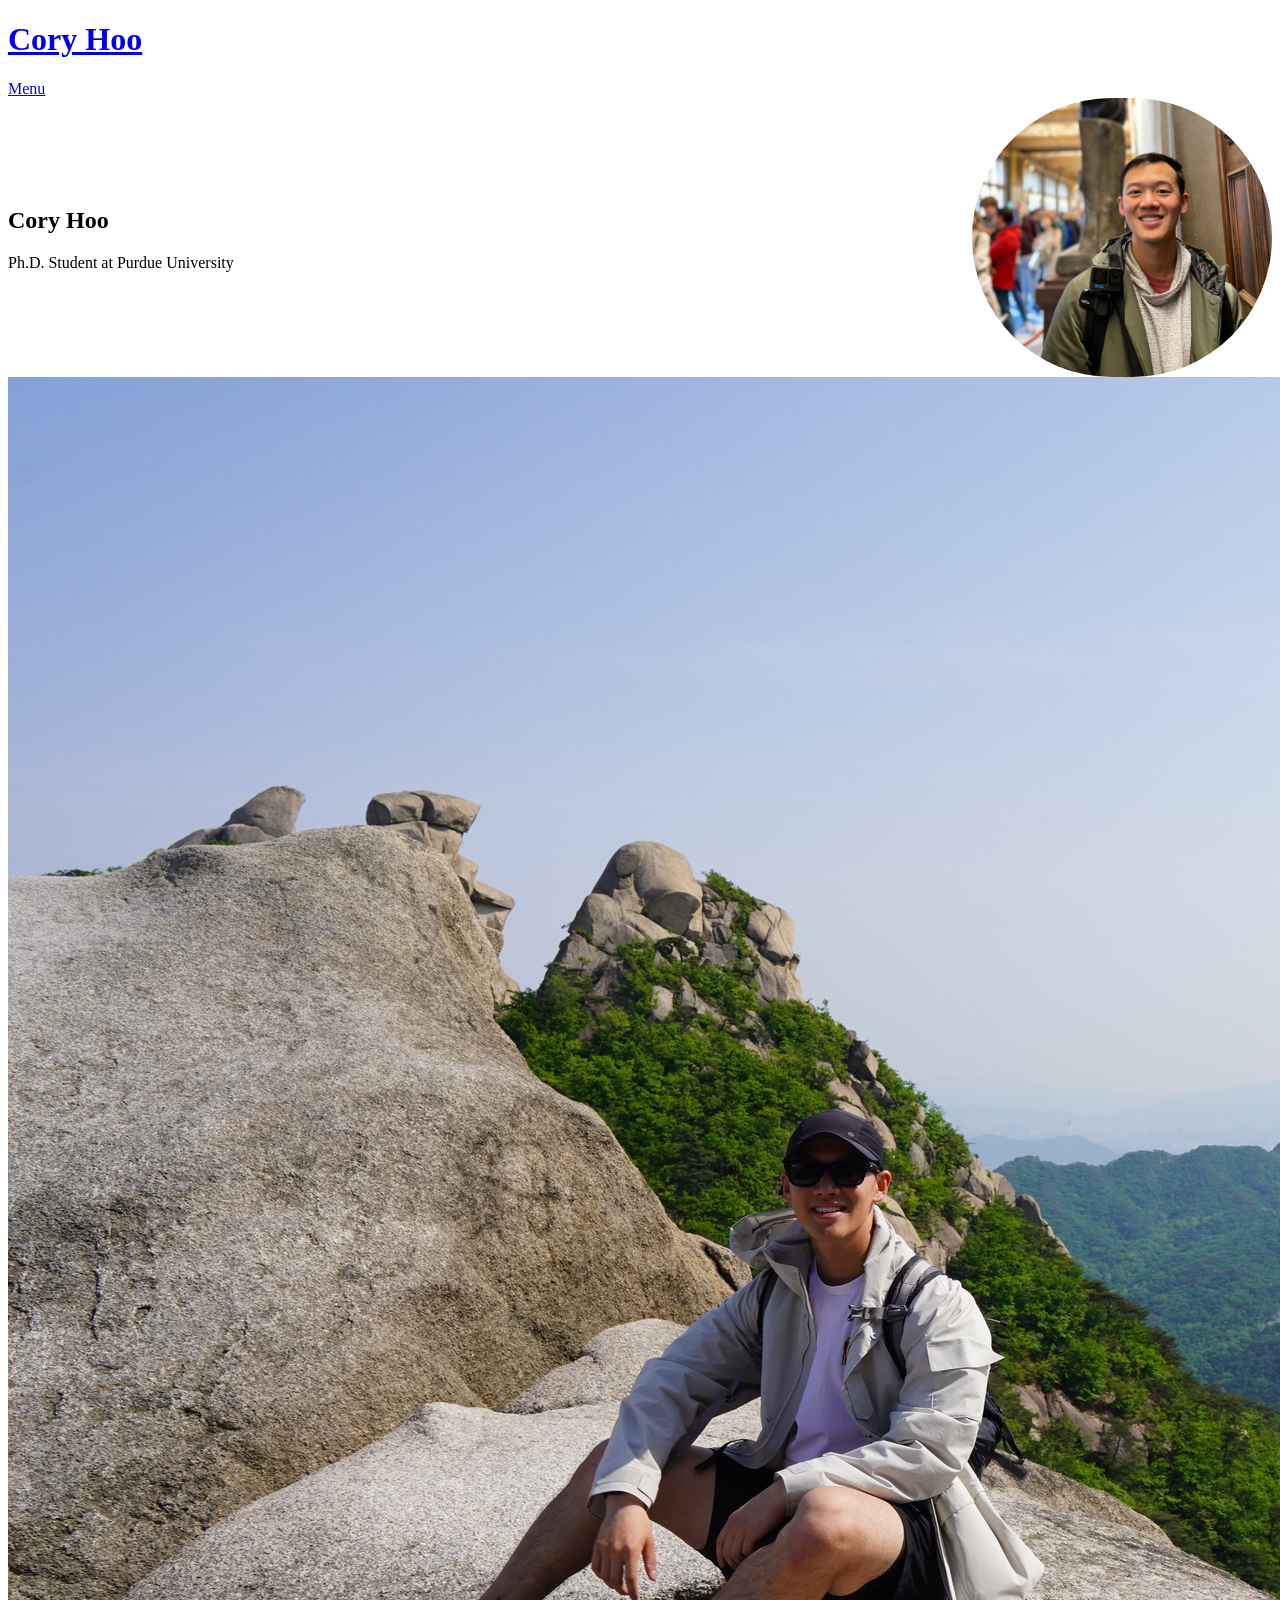
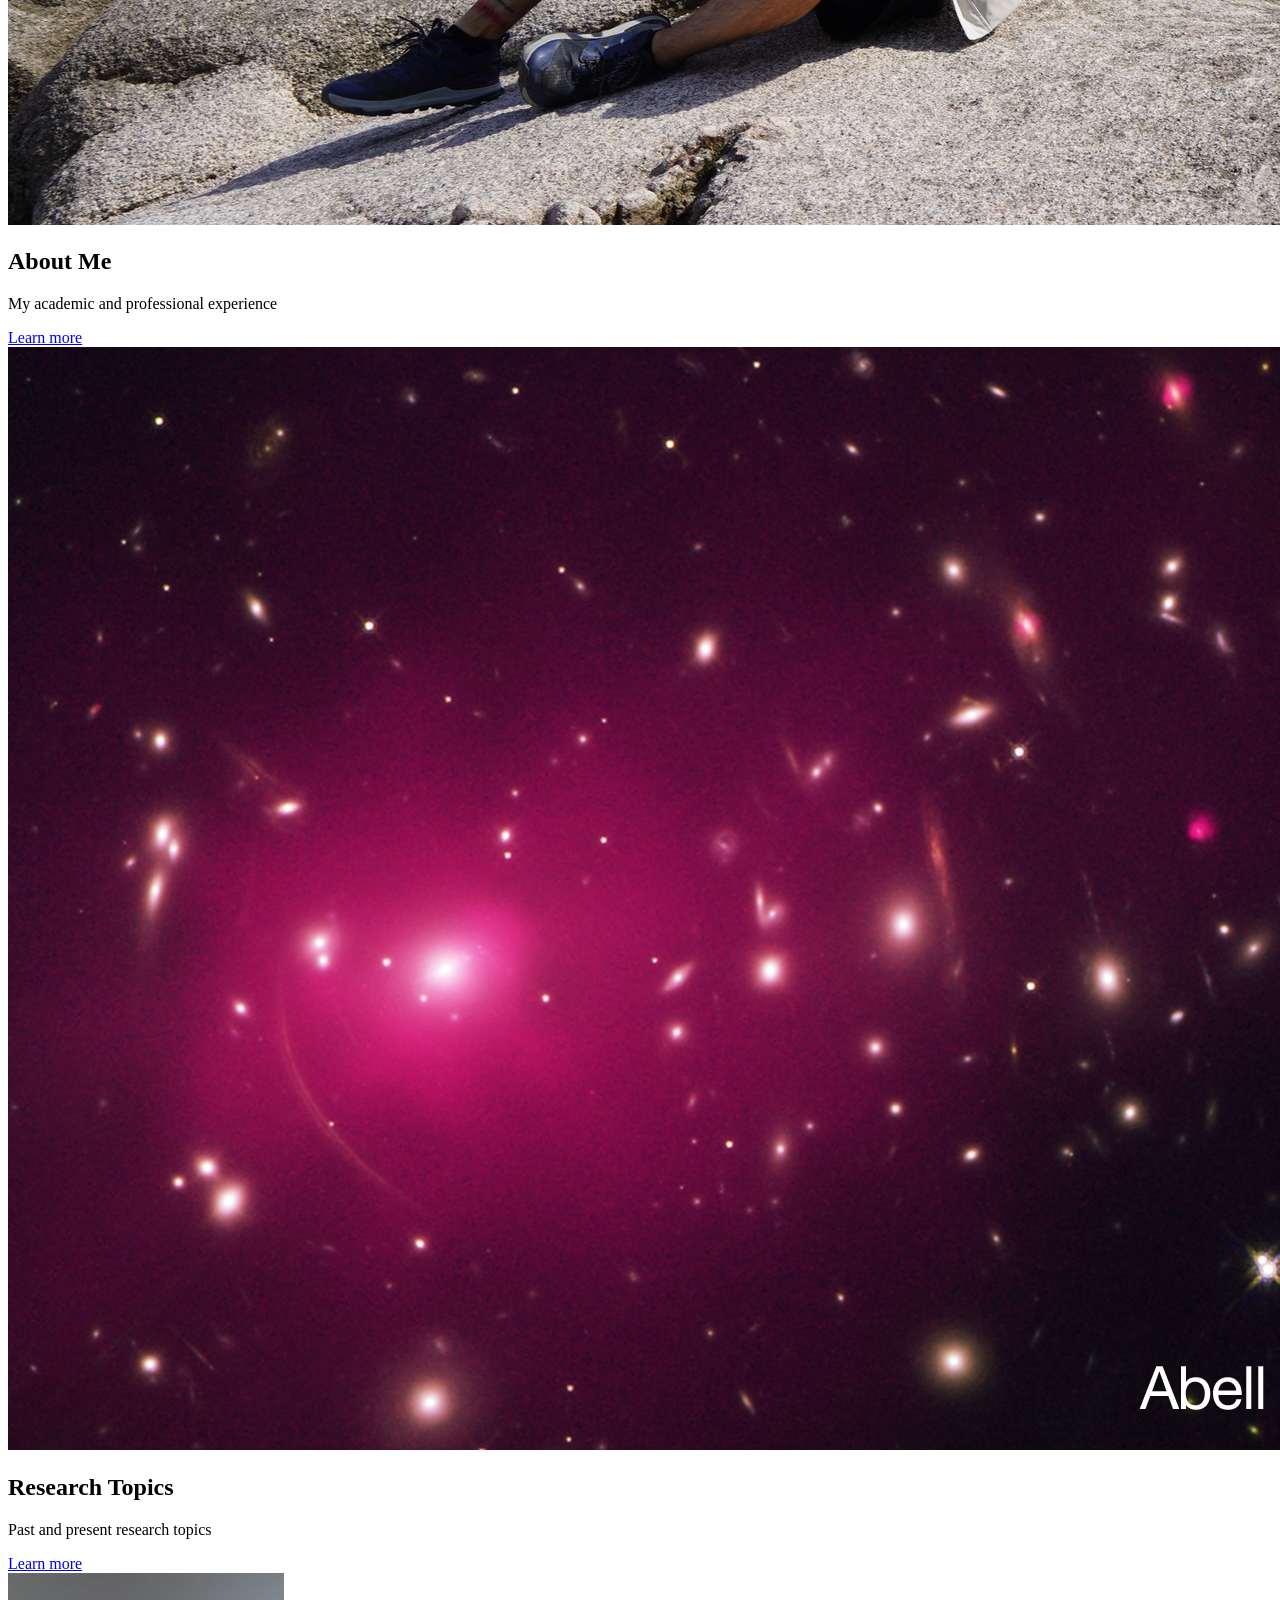
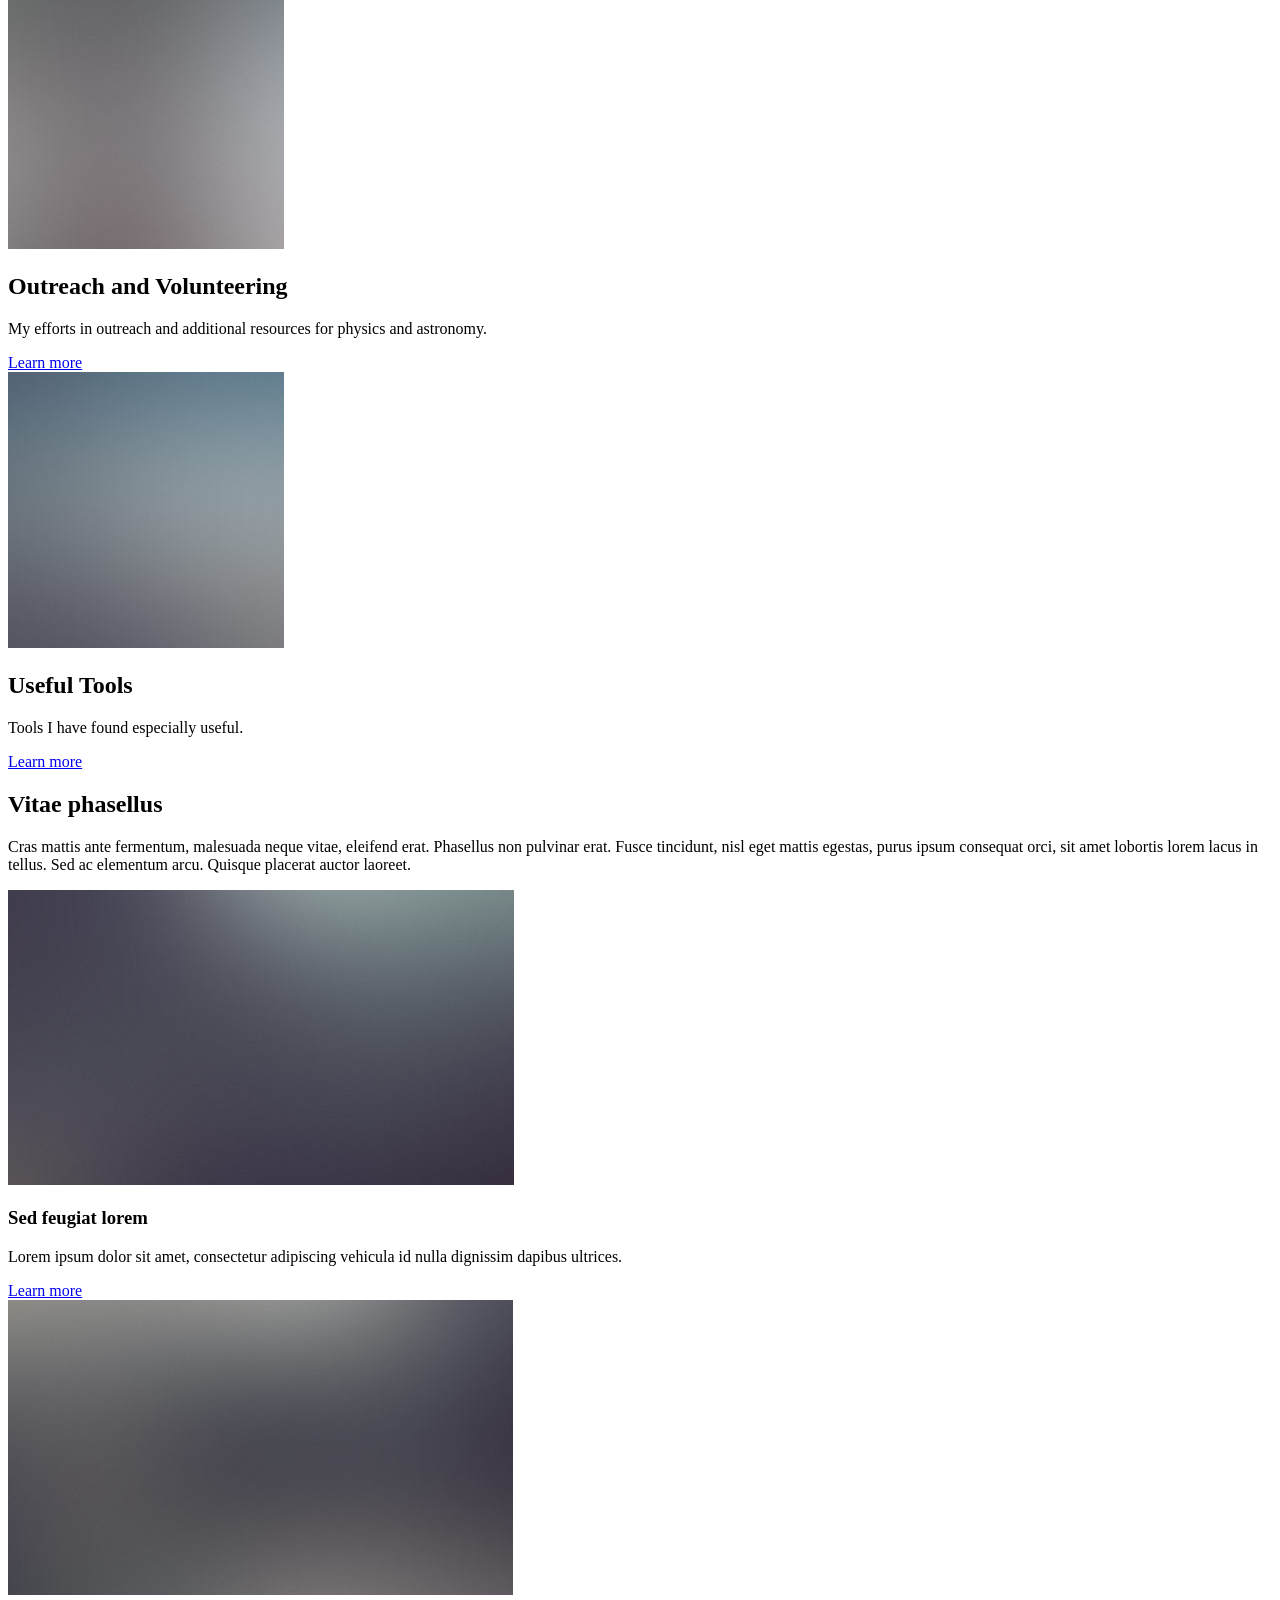
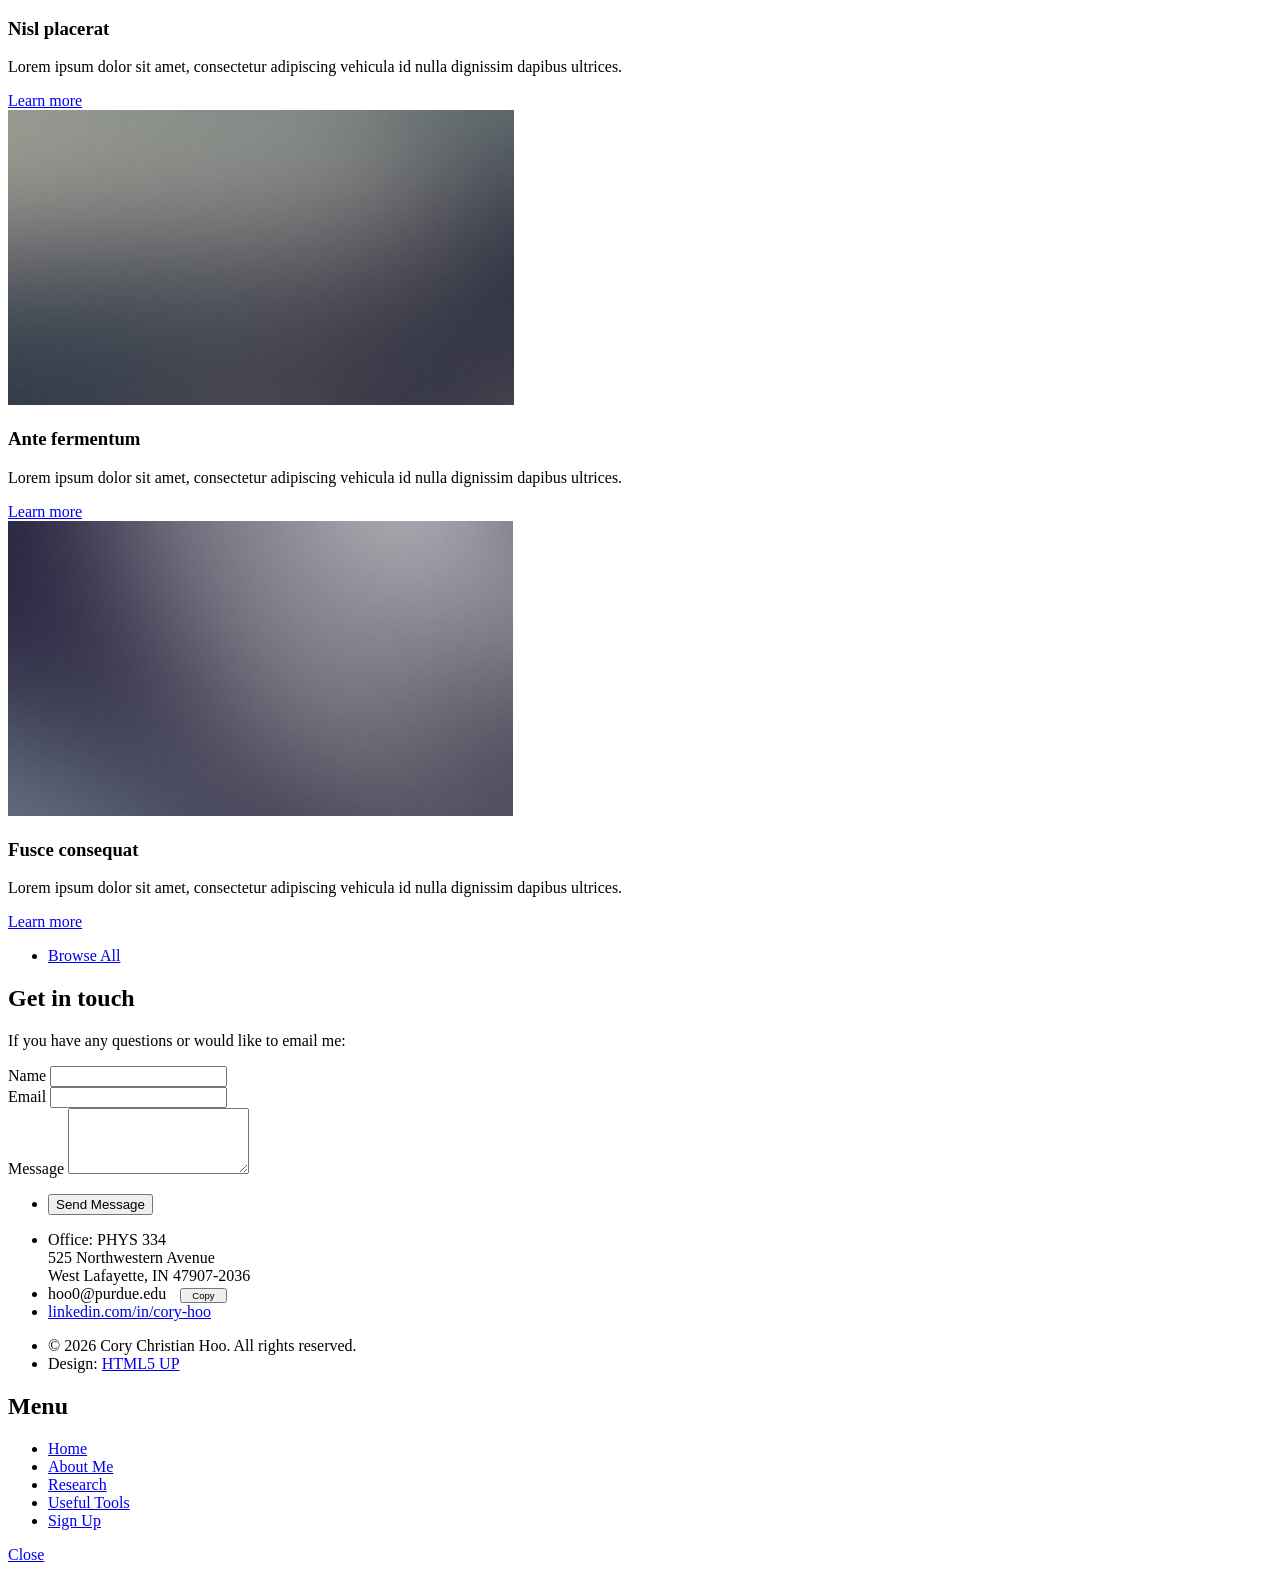
==== index.html @ 154e194c "updates trying to fix the form submission with formspree" ====
<!DOCTYPE HTML>
<!--
	Solid State Theme by HTML5 UP
	html5up.net | @ajlkn
	Free for personal and commercial use under the CCA 3.0 license (html5up.net/license)
	Modified by Cory Hoo
-->
<html>
	<head>
		<title>Cory Hoo | Physics Ph.D. Student | Purdue University</title>
		<meta charset="utf-8" />
		<meta name="viewport" content="width=device-width, initial-scale=1, user-scalable=no" />
		<link rel="stylesheet" href="assets/css/main.css" />
		<noscript><link rel="stylesheet" href="assets/css/noscript.css" /></noscript>
	</head>
	<body class="is-preload">

		<!-- Page Wrapper -->
			<div id="page-wrapper">

				<!-- Header -->
					<header id="header" class="alt">
						<h1><a href="index.html">Cory Hoo</a></h1>
						<nav>
							<a href="#menu">Menu</a>
						</nav>
					</header>

				<!-- Menu -->
					<nav id="menu">
						<div class="inner">
							<h2>Menu</h2>
							<ul class="links">
								<li><a href="index.html">Home</a></li>
								<li><a href="biography.html">About Me</a></li>
								<li><a href="research.html">Research</a></li>
								<li><a href="tools.html">Useful Tools</a></li>
								<li><a href="#">Sign Up</a></li>
							</ul>
							<a href="#" class="close">Close</a>
						</div>
					</nav>

				<!-- Banner -->
				<section id="banner">
					<div class="inner" style="display: flex; align-items: center; justify-content: space-between; gap: 20px;">
						<div>
							<h2>Cory Hoo</h2>
							<p>Ph.D. Student at Purdue University</p>
						</div>
						<img src="images/profile_pic.jpeg" alt="Cory Hoo" style="width: 300px; border-radius: 200px;">
					</div>
				</section>

				<!-- Wrapper -->
					<section id="wrapper">

						<!-- One -->
							<section id="one" class="wrapper spotlight style1">
								<div class="inner">
									<a href="#" class="image"><img src="images/bukhansan.jpeg" alt="" /></a>
									<div class="content">
										<h2 class="major">About Me</h2>
										<p>My academic and professional experience</p>
										<a href="biography.html" class="special">Learn more</a>
									</div>
								</div>
							</section>

						<!-- Two -->
							<section id="two" class="wrapper alt spotlight style2">
								<div class="inner">
									<a href="#" class="image"><img src="images/Abell2390_CXO.jpg" alt="" /></a>
									<div class="content">
										<h2 class="major">Research Topics</h2>
										<p>Past and present research topics</p>
										<a href="research.html" class="special">Learn more</a>
									</div>
								</div>
							</section>

						<!-- Three -->
							<section id="three" class="wrapper spotlight style3">
								<div class="inner">
									<a href="#" class="image"><img src="images/pic03.jpg" alt="" /></a>
									<div class="content">
										<h2 class="major">Outreach and Volunteering</h2>
										<p>My efforts in outreach and additional resources for physics and astronomy.</p>
										<a href="#" class="special">Learn more</a>
									</div>
								</div>
							</section>

						<!-- Four -->
						<section id="four" class="wrapper alt spotlight style4">
							<div class="inner">
								<a href="#" class="image"><img src="images/pic02.jpg" alt="" /></a>
								<div class="content">
									<h2 class="major">Useful Tools</h2>
									<p>Tools I have found especially useful.</p>
									<a href="tools.html" class="special">Learn more</a>
								</div>
							</div>
						</section>

						<!-- Five -->
							<section id="Five" class="wrapper alt style1">
								<div class="inner">
									<h2 class="major">Vitae phasellus</h2>
									<p>Cras mattis ante fermentum, malesuada neque vitae, eleifend erat. Phasellus non pulvinar erat. Fusce tincidunt, nisl eget mattis egestas, purus ipsum consequat orci, sit amet lobortis lorem lacus in tellus. Sed ac elementum arcu. Quisque placerat auctor laoreet.</p>
									<section class="features">
										<article>
											<a href="#" class="image"><img src="images/pic04.jpg" alt="" /></a>
											<h3 class="major">Sed feugiat lorem</h3>
											<p>Lorem ipsum dolor sit amet, consectetur adipiscing vehicula id nulla dignissim dapibus ultrices.</p>
											<a href="#" class="special">Learn more</a>
										</article>
										<article>
											<a href="#" class="image"><img src="images/pic05.jpg" alt="" /></a>
											<h3 class="major">Nisl placerat</h3>
											<p>Lorem ipsum dolor sit amet, consectetur adipiscing vehicula id nulla dignissim dapibus ultrices.</p>
											<a href="#" class="special">Learn more</a>
										</article>
										<article>
											<a href="#" class="image"><img src="images/pic06.jpg" alt="" /></a>
											<h3 class="major">Ante fermentum</h3>
											<p>Lorem ipsum dolor sit amet, consectetur adipiscing vehicula id nulla dignissim dapibus ultrices.</p>
											<a href="#" class="special">Learn more</a>
										</article>
										<article>
											<a href="#" class="image"><img src="images/pic07.jpg" alt="" /></a>
											<h3 class="major">Fusce consequat</h3>
											<p>Lorem ipsum dolor sit amet, consectetur adipiscing vehicula id nulla dignissim dapibus ultrices.</p>
											<a href="#" class="special">Learn more</a>
										</article>
									</section>
									<ul class="actions">
										<li><a href="#" class="button">Browse All</a></li>
									</ul>
								</div>
							</section>

					</section>

				<!-- Footer -->
					<section id="footer">
						<div class="inner">
							<h2 class="major">Get in touch</h2>
							<p>If you have any questions or would like to email me:</p>
							
							<form action="https://formspree.io/f/YOUR_FORM_ID" method="POST">
								
								<div class="fields">
									<div class="field">
										<label for="name">Name</label>
										<input type="text" name="name" id="name" required />
									</div>
									<div class="field">
										<label for="email">Email</label>
										<input type="email" name="_replyto" id="email" required />
									</div>
									<div class="field">
										<label for="message">Message</label>
										<textarea name="message" id="message" rows="4" required></textarea>
									</div>
								</div>

								<input type="hidden" name="_next" value="https://coryhoo.github.io/thankyou.html" />

								<ul class="actions">
									<li><input type="submit" value="Send Message" class="primary" /></li>
								</ul>
							</form>

							<ul class="contact">
								<li class="icon solid fa-home">
									Office: PHYS 334 <br />
									525 Northwestern Avenue <br />
									West Lafayette, IN 47907-2036
								</li>
								<li class="icon solid fa-envelope">
									<span id="myEmail">hoo0@purdue.edu</span>
									<button onclick="copyEmail()" style="margin-left: 10px; padding: 0px 10px; font-size: 0.6em; cursor: pointer;">Copy</button>
								</li>
								<li class="icon brands fa-linkedin">
									<a href="https://www.linkedin.com/in/cory-hoo/">linkedin.com/in/cory-hoo</a>
								</li>
							</ul>
							<ul class="copyright">
								<li>&copy; 2026 Cory Christian Hoo. All rights reserved.</li>
								<li>Design: <a href="http://html5up.net">HTML5 UP</a></li>
							</ul>
						</div>
					</section>

			</div>

		<!-- Scripts -->
			<script src="assets/js/jquery.min.js"></script>
			<script src="assets/js/jquery.scrollex.min.js"></script>
			<script src="assets/js/browser.min.js"></script>
			<script src="assets/js/breakpoints.min.js"></script>
			<script src="assets/js/util.js"></script>
			<script src="assets/js/main.js"></script>
			<script>
				function copyEmail() {
					// Get the text from the span
					var emailText = document.getElementById("myEmail").innerText;
					
					// Copy it to the clipboard
					navigator.clipboard.writeText(emailText).then(function() {
						// Optional: Alert the user it worked
						alert("Email copied to clipboard!");
					});
				}
				</script>

	</body>
</html>
---- assets/css/main.css ----
@import url(fontawesome-all.min.css);
@import url("https://fonts.googleapis.com/css?family=Raleway:200,700|Source+Sans+Pro:300,600,300italic,600italic");

/*
	Solid State by HTML5 UP
	html5up.net | @ajlkn
	Free for personal and commercial use under the CCA 3.0 license (html5up.net/license)
*/

html, body, div, span, applet, object,
iframe, h1, h2, h3, h4, h5, h6, p, blockquote,
pre, a, abbr, acronym, address, big, cite,
code, del, dfn, em, img, ins, kbd, q, s, samp,
small, strike, strong, sub, sup, tt, var, b,
u, i, center, dl, dt, dd, ol, ul, li, fieldset,
form, label, legend, table, caption, tbody,
tfoot, thead, tr, th, td, article, aside,
canvas, details, embed, figure, figcaption,
footer, header, hgroup, menu, nav, output, ruby,
section, summary, time, mark, audio, video {
	margin: 0;
	padding: 0;
	border: 0;
	font-size: 100%;
	font: inherit;
	vertical-align: baseline;}

article, aside, details, figcaption, figure,
footer, header, hgroup, menu, nav, section {
	display: block;}

body {
	line-height: 1;
}

ol, ul {
	list-style: none;
}

blockquote, q {
	quotes: none;
}

	blockquote:before, blockquote:after, q:before, q:after {
		content: '';
		content: none;
	}

table {
	border-collapse: collapse;
	border-spacing: 0;
}

body {
	-webkit-text-size-adjust: none;
}

mark {
	background-color: transparent;
	color: inherit;
}

input::-moz-focus-inner {
	border: 0;
	padding: 0;
}

input, select, textarea {
	-moz-appearance: none;
	-webkit-appearance: none;
	-ms-appearance: none;
	appearance: none;
}

/* Basic */

	@-ms-viewport {
		width: device-width;
	}

	body {
		-ms-overflow-style: scrollbar;
	}

	@media screen and (max-width: 480px) {

		html, body {
			min-width: 320px;
		}

	}

	html {
		box-sizing: border-box;
	}

	*, *:before, *:after {
		box-sizing: inherit;
	}

	body {
		background-color: #2e3141;
		background-image: linear-gradient(to top, rgba(46, 49, 65, 0.8), rgba(46, 49, 65, 0.8)), url("../../images/bg.jpg");
		background-size: auto, cover;
		background-attachment: fixed, fixed;
		background-position: center, center;
	}

		body.is-preload *, body.is-preload *:before, body.is-preload *:after {
			-moz-animation: none !important;
			-webkit-animation: none !important;
			-ms-animation: none !important;
			animation: none !important;
			-moz-transition: none !important;
			-webkit-transition: none !important;
			-ms-transition: none !important;
			transition: none !important;
		}

/* Type */

	body, input, select, textarea {
		color: #ffffff;
		font-family: "Source Sans Pro", Helvetica, sans-serif;
		font-size: 16.5pt;
		font-weight: 300;
		line-height: 1.65;
	}

		@media screen and (max-width: 1680px) {

			body, input, select, textarea {
				font-size: 13pt;
			}

		}

		@media screen and (max-width: 1280px) {

			body, input, select, textarea {
				font-size: 12pt;
			}

		}

		@media screen and (max-width: 980px) {

			body, input, select, textarea {
				font-size: 12pt;
			}

		}

		@media screen and (max-width: 736px) {

			body, input, select, textarea {
				font-size: 12pt;
			}

		}

		@media screen and (max-width: 480px) {

			body, input, select, textarea {
				font-size: 12pt;
			}

		}

	a {
		-moz-transition: color 0.2s ease-in-out, border-bottom-color 0.2s ease-in-out;
		-webkit-transition: color 0.2s ease-in-out, border-bottom-color 0.2s ease-in-out;
		-ms-transition: color 0.2s ease-in-out, border-bottom-color 0.2s ease-in-out;
		transition: color 0.2s ease-in-out, border-bottom-color 0.2s ease-in-out;
		border-bottom: dotted 1px rgba(255, 255, 255, 0.35);
		color: #ffffff;
		text-decoration: none;
	}

		a:hover {
			border-bottom-color: transparent;
			color: #ffffff !important;
		}

		a.special:not(.button) {
			text-decoration: none;
			border-bottom: 0;
			display: block;
			font-family: Raleway, Helvetica, sans-serif;
			font-size: 0.8em;
			font-weight: 700;
			letter-spacing: 0.1em;
			margin: 0 0 2em 0;
			text-transform: uppercase;
		}

			a.special:not(.button):before {
				-moz-osx-font-smoothing: grayscale;
				-webkit-font-smoothing: antialiased;
				display: inline-block;
				font-style: normal;
				font-variant: normal;
				text-rendering: auto;
				line-height: 1;
				text-transform: none !important;
				font-family: 'Font Awesome 5 Free';
				font-weight: 900;
			}

			a.special:not(.button):before {
				-moz-transition: background-color 0.2s ease-in-out;
				-webkit-transition: background-color 0.2s ease-in-out;
				-ms-transition: background-color 0.2s ease-in-out;
				transition: background-color 0.2s ease-in-out;
				border-radius: 100%;
				border: solid 2px rgba(255, 255, 255, 0.125);
				content: '\f105';
				display: inline-block;
				font-size: 1.25em;
				height: 2em;
				line-height: 1.75em;
				margin-right: 0.85em;
				text-align: center;
				text-indent: 0.15em;
				vertical-align: middle;
				width: 2em;
			}

			a.special:not(.button):hover:before {
				background-color: rgba(255, 255, 255, 0.025);
			}

			a.special:not(.button):active:before {
				background-color: rgba(255, 255, 255, 0.075);
			}

	strong, b {
		color: #ffffff;
		font-weight: 600;
	}

	em, i {
		font-style: italic;
	}

	p {
		margin: 0 0 2em 0;
	}

	h1, h2, h3, h4, h5, h6 {
		color: #ffffff;
		font-family: Raleway, Helvetica, sans-serif;
		font-weight: 700;
		letter-spacing: 0.1em;
		margin: 0 0 1em 0;
		text-transform: uppercase;
	}

		h1 a, h2 a, h3 a, h4 a, h5 a, h6 a {
			color: inherit;
			text-decoration: none;
			border-bottom: 0;
		}

		h1 span, h2 span, h3 span, h4 span, h5 span, h6 span {
			font-weight: 200;
		}

		h1.major, h2.major, h3.major, h4.major, h5.major, h6.major {
			padding-bottom: 1em;
			border-bottom: solid 2px rgba(255, 255, 255, 0.125);
		}

	h2 {
		font-size: 1.2em;
	}

	h3 {
		font-size: 0.9em;
	}

	h4 {
		font-size: 0.7em;
	}

	h5 {
		font-size: 0.7em;
	}

	h6 {
		font-size: 0.7em;
	}

	@media screen and (max-width: 736px) {

		h2 {
			font-size: 1em;
		}

		h3 {
			font-size: 0.8em;
		}

	}

	sub {
		font-size: 0.8em;
		position: relative;
		top: 0.5em;
	}

	sup {
		font-size: 0.8em;
		position: relative;
		top: -0.5em;
	}

	blockquote {
		border-left: solid 4px rgba(255, 255, 255, 0.125);
		font-style: italic;
		margin: 0 0 2em 0;
		padding: 0.5em 0 0.5em 2em;
	}

	code {
		background: rgba(255, 255, 255, 0.025);
		border-radius: 5px;
		border: solid 2px rgba(255, 255, 255, 0.125);
		font-family: "Courier New", monospace;
		font-size: 0.9em;
		margin: 0 0.25em;
		padding: 0.25em 0.65em;
	}

	pre {
		-webkit-overflow-scrolling: touch;
		font-family: "Courier New", monospace;
		font-size: 0.9em;
		margin: 0 0 2em 0;
	}

		pre code {
			display: block;
			line-height: 1.75em;
			padding: 1em 1.5em;
			overflow-x: auto;
		}

	hr {
		border: 0;
		border-bottom: solid 2px rgba(255, 255, 255, 0.125);
		margin: 2.5em 0;
	}

		hr.major {
			margin: 4em 0;
		}

	.align-left {
		text-align: left;
	}

	.align-center {
		text-align: center;
	}

	.align-right {
		text-align: right;
	}

/* Row */

	.row {
		display: flex;
		flex-wrap: wrap;
		box-sizing: border-box;
		align-items: stretch;
	}

		.row > * {
			box-sizing: border-box;
		}

		.row.gtr-uniform > * > :last-child {
			margin-bottom: 0;
		}

		.row.aln-left {
			justify-content: flex-start;
		}

		.row.aln-center {
			justify-content: center;
		}

		.row.aln-right {
			justify-content: flex-end;
		}

		.row.aln-top {
			align-items: flex-start;
		}

		.row.aln-middle {
			align-items: center;
		}

		.row.aln-bottom {
			align-items: flex-end;
		}

		.row > .imp {
			order: -1;
		}

		.row > .col-1 {
			width: 8.33333%;
		}

		.row > .off-1 {
			margin-left: 8.33333%;
		}

		.row > .col-2 {
			width: 16.66667%;
		}

		.row > .off-2 {
			margin-left: 16.66667%;
		}

		.row > .col-3 {
			width: 25%;
		}

		.row > .off-3 {
			margin-left: 25%;
		}

		.row > .col-4 {
			width: 33.33333%;
		}

		.row > .off-4 {
			margin-left: 33.33333%;
		}

		.row > .col-5 {
			width: 41.66667%;
		}

		.row > .off-5 {
			margin-left: 41.66667%;
		}

		.row > .col-6 {
			width: 50%;
		}

		.row > .off-6 {
			margin-left: 50%;
		}

		.row > .col-7 {
			width: 58.33333%;
		}

		.row > .off-7 {
			margin-left: 58.33333%;
		}

		.row > .col-8 {
			width: 66.66667%;
		}

		.row > .off-8 {
			margin-left: 66.66667%;
		}

		.row > .col-9 {
			width: 75%;
		}

		.row > .off-9 {
			margin-left: 75%;
		}

		.row > .col-10 {
			width: 83.33333%;
		}

		.row > .off-10 {
			margin-left: 83.33333%;
		}

		.row > .col-11 {
			width: 91.66667%;
		}

		.row > .off-11 {
			margin-left: 91.66667%;
		}

		.row > .col-12 {
			width: 100%;
		}

		.row > .off-12 {
			margin-left: 100%;
		}

		.row.gtr-0 {
			margin-top: 0;
			margin-left: 0em;
		}

			.row.gtr-0 > * {
				padding: 0 0 0 0em;
			}

			.row.gtr-0.gtr-uniform {
				margin-top: 0em;
			}

				.row.gtr-0.gtr-uniform > * {
					padding-top: 0em;
				}

		.row.gtr-25 {
			margin-top: 0;
			margin-left: -0.4375em;
		}

			.row.gtr-25 > * {
				padding: 0 0 0 0.4375em;
			}

			.row.gtr-25.gtr-uniform {
				margin-top: -0.4375em;
			}

				.row.gtr-25.gtr-uniform > * {
					padding-top: 0.4375em;
				}

		.row.gtr-50 {
			margin-top: 0;
			margin-left: -0.875em;
		}

			.row.gtr-50 > * {
				padding: 0 0 0 0.875em;
			}

			.row.gtr-50.gtr-uniform {
				margin-top: -0.875em;
			}

				.row.gtr-50.gtr-uniform > * {
					padding-top: 0.875em;
				}

		.row {
			margin-top: 0;
			margin-left: -1.75em;
		}

			.row > * {
				padding: 0 0 0 1.75em;
			}

			.row.gtr-uniform {
				margin-top: -1.75em;
			}

				.row.gtr-uniform > * {
					padding-top: 1.75em;
				}

		.row.gtr-150 {
			margin-top: 0;
			margin-left: -2.625em;
		}

			.row.gtr-150 > * {
				padding: 0 0 0 2.625em;
			}

			.row.gtr-150.gtr-uniform {
				margin-top: -2.625em;
			}

				.row.gtr-150.gtr-uniform > * {
					padding-top: 2.625em;
				}

		.row.gtr-200 {
			margin-top: 0;
			margin-left: -3.5em;
		}

			.row.gtr-200 > * {
				padding: 0 0 0 3.5em;
			}

			.row.gtr-200.gtr-uniform {
				margin-top: -3.5em;
			}

				.row.gtr-200.gtr-uniform > * {
					padding-top: 3.5em;
				}

		@media screen and (max-width: 1680px) {

			.row {
				display: flex;
				flex-wrap: wrap;
				box-sizing: border-box;
				align-items: stretch;
			}

				.row > * {
					box-sizing: border-box;
				}

				.row.gtr-uniform > * > :last-child {
					margin-bottom: 0;
				}

				.row.aln-left {
					justify-content: flex-start;
				}

				.row.aln-center {
					justify-content: center;
				}

				.row.aln-right {
					justify-content: flex-end;
				}

				.row.aln-top {
					align-items: flex-start;
				}

				.row.aln-middle {
					align-items: center;
				}

				.row.aln-bottom {
					align-items: flex-end;
				}

				.row > .imp-xlarge {
					order: -1;
				}

				.row > .col-1-xlarge {
					width: 8.33333%;
				}

				.row > .off-1-xlarge {
					margin-left: 8.33333%;
				}

				.row > .col-2-xlarge {
					width: 16.66667%;
				}

				.row > .off-2-xlarge {
					margin-left: 16.66667%;
				}

				.row > .col-3-xlarge {
					width: 25%;
				}

				.row > .off-3-xlarge {
					margin-left: 25%;
				}

				.row > .col-4-xlarge {
					width: 33.33333%;
				}

				.row > .off-4-xlarge {
					margin-left: 33.33333%;
				}

				.row > .col-5-xlarge {
					width: 41.66667%;
				}

				.row > .off-5-xlarge {
					margin-left: 41.66667%;
				}

				.row > .col-6-xlarge {
					width: 50%;
				}

				.row > .off-6-xlarge {
					margin-left: 50%;
				}

				.row > .col-7-xlarge {
					width: 58.33333%;
				}

				.row > .off-7-xlarge {
					margin-left: 58.33333%;
				}

				.row > .col-8-xlarge {
					width: 66.66667%;
				}

				.row > .off-8-xlarge {
					margin-left: 66.66667%;
				}

				.row > .col-9-xlarge {
					width: 75%;
				}

				.row > .off-9-xlarge {
					margin-left: 75%;
				}

				.row > .col-10-xlarge {
					width: 83.33333%;
				}

				.row > .off-10-xlarge {
					margin-left: 83.33333%;
				}

				.row > .col-11-xlarge {
					width: 91.66667%;
				}

				.row > .off-11-xlarge {
					margin-left: 91.66667%;
				}

				.row > .col-12-xlarge {
					width: 100%;
				}

				.row > .off-12-xlarge {
					margin-left: 100%;
				}

				.row.gtr-0 {
					margin-top: 0;
					margin-left: 0em;
				}

					.row.gtr-0 > * {
						padding: 0 0 0 0em;
					}

					.row.gtr-0.gtr-uniform {
						margin-top: 0em;
					}

						.row.gtr-0.gtr-uniform > * {
							padding-top: 0em;
						}

				.row.gtr-25 {
					margin-top: 0;
					margin-left: -0.4375em;
				}

					.row.gtr-25 > * {
						padding: 0 0 0 0.4375em;
					}

					.row.gtr-25.gtr-uniform {
						margin-top: -0.4375em;
					}

						.row.gtr-25.gtr-uniform > * {
							padding-top: 0.4375em;
						}

				.row.gtr-50 {
					margin-top: 0;
					margin-left: -0.875em;
				}

					.row.gtr-50 > * {
						padding: 0 0 0 0.875em;
					}

					.row.gtr-50.gtr-uniform {
						margin-top: -0.875em;
					}

						.row.gtr-50.gtr-uniform > * {
							padding-top: 0.875em;
						}

				.row {
					margin-top: 0;
					margin-left: -1.75em;
				}

					.row > * {
						padding: 0 0 0 1.75em;
					}

					.row.gtr-uniform {
						margin-top: -1.75em;
					}

						.row.gtr-uniform > * {
							padding-top: 1.75em;
						}

				.row.gtr-150 {
					margin-top: 0;
					margin-left: -2.625em;
				}

					.row.gtr-150 > * {
						padding: 0 0 0 2.625em;
					}

					.row.gtr-150.gtr-uniform {
						margin-top: -2.625em;
					}

						.row.gtr-150.gtr-uniform > * {
							padding-top: 2.625em;
						}

				.row.gtr-200 {
					margin-top: 0;
					margin-left: -3.5em;
				}

					.row.gtr-200 > * {
						padding: 0 0 0 3.5em;
					}

					.row.gtr-200.gtr-uniform {
						margin-top: -3.5em;
					}

						.row.gtr-200.gtr-uniform > * {
							padding-top: 3.5em;
						}

		}

		@media screen and (max-width: 1280px) {

			.row {
				display: flex;
				flex-wrap: wrap;
				box-sizing: border-box;
				align-items: stretch;
			}

				.row > * {
					box-sizing: border-box;
				}

				.row.gtr-uniform > * > :last-child {
					margin-bottom: 0;
				}

				.row.aln-left {
					justify-content: flex-start;
				}

				.row.aln-center {
					justify-content: center;
				}

				.row.aln-right {
					justify-content: flex-end;
				}

				.row.aln-top {
					align-items: flex-start;
				}

				.row.aln-middle {
					align-items: center;
				}

				.row.aln-bottom {
					align-items: flex-end;
				}

				.row > .imp-large {
					order: -1;
				}

				.row > .col-1-large {
					width: 8.33333%;
				}

				.row > .off-1-large {
					margin-left: 8.33333%;
				}

				.row > .col-2-large {
					width: 16.66667%;
				}

				.row > .off-2-large {
					margin-left: 16.66667%;
				}

				.row > .col-3-large {
					width: 25%;
				}

				.row > .off-3-large {
					margin-left: 25%;
				}

				.row > .col-4-large {
					width: 33.33333%;
				}

				.row > .off-4-large {
					margin-left: 33.33333%;
				}

				.row > .col-5-large {
					width: 41.66667%;
				}

				.row > .off-5-large {
					margin-left: 41.66667%;
				}

				.row > .col-6-large {
					width: 50%;
				}

				.row > .off-6-large {
					margin-left: 50%;
				}

				.row > .col-7-large {
					width: 58.33333%;
				}

				.row > .off-7-large {
					margin-left: 58.33333%;
				}

				.row > .col-8-large {
					width: 66.66667%;
				}

				.row > .off-8-large {
					margin-left: 66.66667%;
				}

				.row > .col-9-large {
					width: 75%;
				}

				.row > .off-9-large {
					margin-left: 75%;
				}

				.row > .col-10-large {
					width: 83.33333%;
				}

				.row > .off-10-large {
					margin-left: 83.33333%;
				}

				.row > .col-11-large {
					width: 91.66667%;
				}

				.row > .off-11-large {
					margin-left: 91.66667%;
				}

				.row > .col-12-large {
					width: 100%;
				}

				.row > .off-12-large {
					margin-left: 100%;
				}

				.row.gtr-0 {
					margin-top: 0;
					margin-left: 0em;
				}

					.row.gtr-0 > * {
						padding: 0 0 0 0em;
					}

					.row.gtr-0.gtr-uniform {
						margin-top: 0em;
					}

						.row.gtr-0.gtr-uniform > * {
							padding-top: 0em;
						}

				.row.gtr-25 {
					margin-top: 0;
					margin-left: -0.4375em;
				}

					.row.gtr-25 > * {
						padding: 0 0 0 0.4375em;
					}

					.row.gtr-25.gtr-uniform {
						margin-top: -0.4375em;
					}

						.row.gtr-25.gtr-uniform > * {
							padding-top: 0.4375em;
						}

				.row.gtr-50 {
					margin-top: 0;
					margin-left: -0.875em;
				}

					.row.gtr-50 > * {
						padding: 0 0 0 0.875em;
					}

					.row.gtr-50.gtr-uniform {
						margin-top: -0.875em;
					}

						.row.gtr-50.gtr-uniform > * {
							padding-top: 0.875em;
						}

				.row {
					margin-top: 0;
					margin-left: -1.75em;
				}

					.row > * {
						padding: 0 0 0 1.75em;
					}

					.row.gtr-uniform {
						margin-top: -1.75em;
					}

						.row.gtr-uniform > * {
							padding-top: 1.75em;
						}

				.row.gtr-150 {
					margin-top: 0;
					margin-left: -2.625em;
				}

					.row.gtr-150 > * {
						padding: 0 0 0 2.625em;
					}

					.row.gtr-150.gtr-uniform {
						margin-top: -2.625em;
					}

						.row.gtr-150.gtr-uniform > * {
							padding-top: 2.625em;
						}

				.row.gtr-200 {
					margin-top: 0;
					margin-left: -3.5em;
				}

					.row.gtr-200 > * {
						padding: 0 0 0 3.5em;
					}

					.row.gtr-200.gtr-uniform {
						margin-top: -3.5em;
					}

						.row.gtr-200.gtr-uniform > * {
							padding-top: 3.5em;
						}

		}

		@media screen and (max-width: 980px) {

			.row {
				display: flex;
				flex-wrap: wrap;
				box-sizing: border-box;
				align-items: stretch;
			}

				.row > * {
					box-sizing: border-box;
				}

				.row.gtr-uniform > * > :last-child {
					margin-bottom: 0;
				}

				.row.aln-left {
					justify-content: flex-start;
				}

				.row.aln-center {
					justify-content: center;
				}

				.row.aln-right {
					justify-content: flex-end;
				}

				.row.aln-top {
					align-items: flex-start;
				}

				.row.aln-middle {
					align-items: center;
				}

				.row.aln-bottom {
					align-items: flex-end;
				}

				.row > .imp-medium {
					order: -1;
				}

				.row > .col-1-medium {
					width: 8.33333%;
				}

				.row > .off-1-medium {
					margin-left: 8.33333%;
				}

				.row > .col-2-medium {
					width: 16.66667%;
				}

				.row > .off-2-medium {
					margin-left: 16.66667%;
				}

				.row > .col-3-medium {
					width: 25%;
				}

				.row > .off-3-medium {
					margin-left: 25%;
				}

				.row > .col-4-medium {
					width: 33.33333%;
				}

				.row > .off-4-medium {
					margin-left: 33.33333%;
				}

				.row > .col-5-medium {
					width: 41.66667%;
				}

				.row > .off-5-medium {
					margin-left: 41.66667%;
				}

				.row > .col-6-medium {
					width: 50%;
				}

				.row > .off-6-medium {
					margin-left: 50%;
				}

				.row > .col-7-medium {
					width: 58.33333%;
				}

				.row > .off-7-medium {
					margin-left: 58.33333%;
				}

				.row > .col-8-medium {
					width: 66.66667%;
				}

				.row > .off-8-medium {
					margin-left: 66.66667%;
				}

				.row > .col-9-medium {
					width: 75%;
				}

				.row > .off-9-medium {
					margin-left: 75%;
				}

				.row > .col-10-medium {
					width: 83.33333%;
				}

				.row > .off-10-medium {
					margin-left: 83.33333%;
				}

				.row > .col-11-medium {
					width: 91.66667%;
				}

				.row > .off-11-medium {
					margin-left: 91.66667%;
				}

				.row > .col-12-medium {
					width: 100%;
				}

				.row > .off-12-medium {
					margin-left: 100%;
				}

				.row.gtr-0 {
					margin-top: 0;
					margin-left: 0em;
				}

					.row.gtr-0 > * {
						padding: 0 0 0 0em;
					}

					.row.gtr-0.gtr-uniform {
						margin-top: 0em;
					}

						.row.gtr-0.gtr-uniform > * {
							padding-top: 0em;
						}

				.row.gtr-25 {
					margin-top: 0;
					margin-left: -0.4375em;
				}

					.row.gtr-25 > * {
						padding: 0 0 0 0.4375em;
					}

					.row.gtr-25.gtr-uniform {
						margin-top: -0.4375em;
					}

						.row.gtr-25.gtr-uniform > * {
							padding-top: 0.4375em;
						}

				.row.gtr-50 {
					margin-top: 0;
					margin-left: -0.875em;
				}

					.row.gtr-50 > * {
						padding: 0 0 0 0.875em;
					}

					.row.gtr-50.gtr-uniform {
						margin-top: -0.875em;
					}

						.row.gtr-50.gtr-uniform > * {
							padding-top: 0.875em;
						}

				.row {
					margin-top: 0;
					margin-left: -1.75em;
				}

					.row > * {
						padding: 0 0 0 1.75em;
					}

					.row.gtr-uniform {
						margin-top: -1.75em;
					}

						.row.gtr-uniform > * {
							padding-top: 1.75em;
						}

				.row.gtr-150 {
					margin-top: 0;
					margin-left: -2.625em;
				}

					.row.gtr-150 > * {
						padding: 0 0 0 2.625em;
					}

					.row.gtr-150.gtr-uniform {
						margin-top: -2.625em;
					}

						.row.gtr-150.gtr-uniform > * {
							padding-top: 2.625em;
						}

				.row.gtr-200 {
					margin-top: 0;
					margin-left: -3.5em;
				}

					.row.gtr-200 > * {
						padding: 0 0 0 3.5em;
					}

					.row.gtr-200.gtr-uniform {
						margin-top: -3.5em;
					}

						.row.gtr-200.gtr-uniform > * {
							padding-top: 3.5em;
						}

		}

		@media screen and (max-width: 736px) {

			.row {
				display: flex;
				flex-wrap: wrap;
				box-sizing: border-box;
				align-items: stretch;
			}

				.row > * {
					box-sizing: border-box;
				}

				.row.gtr-uniform > * > :last-child {
					margin-bottom: 0;
				}

				.row.aln-left {
					justify-content: flex-start;
				}

				.row.aln-center {
					justify-content: center;
				}

				.row.aln-right {
					justify-content: flex-end;
				}

				.row.aln-top {
					align-items: flex-start;
				}

				.row.aln-middle {
					align-items: center;
				}

				.row.aln-bottom {
					align-items: flex-end;
				}

				.row > .imp-small {
					order: -1;
				}

				.row > .col-1-small {
					width: 8.33333%;
				}

				.row > .off-1-small {
					margin-left: 8.33333%;
				}

				.row > .col-2-small {
					width: 16.66667%;
				}

				.row > .off-2-small {
					margin-left: 16.66667%;
				}

				.row > .col-3-small {
					width: 25%;
				}

				.row > .off-3-small {
					margin-left: 25%;
				}

				.row > .col-4-small {
					width: 33.33333%;
				}

				.row > .off-4-small {
					margin-left: 33.33333%;
				}

				.row > .col-5-small {
					width: 41.66667%;
				}

				.row > .off-5-small {
					margin-left: 41.66667%;
				}

				.row > .col-6-small {
					width: 50%;
				}

				.row > .off-6-small {
					margin-left: 50%;
				}

				.row > .col-7-small {
					width: 58.33333%;
				}

				.row > .off-7-small {
					margin-left: 58.33333%;
				}

				.row > .col-8-small {
					width: 66.66667%;
				}

				.row > .off-8-small {
					margin-left: 66.66667%;
				}

				.row > .col-9-small {
					width: 75%;
				}

				.row > .off-9-small {
					margin-left: 75%;
				}

				.row > .col-10-small {
					width: 83.33333%;
				}

				.row > .off-10-small {
					margin-left: 83.33333%;
				}

				.row > .col-11-small {
					width: 91.66667%;
				}

				.row > .off-11-small {
					margin-left: 91.66667%;
				}

				.row > .col-12-small {
					width: 100%;
				}

				.row > .off-12-small {
					margin-left: 100%;
				}

				.row.gtr-0 {
					margin-top: 0;
					margin-left: 0em;
				}

					.row.gtr-0 > * {
						padding: 0 0 0 0em;
					}

					.row.gtr-0.gtr-uniform {
						margin-top: 0em;
					}

						.row.gtr-0.gtr-uniform > * {
							padding-top: 0em;
						}

				.row.gtr-25 {
					margin-top: 0;
					margin-left: -0.3125em;
				}

					.row.gtr-25 > * {
						padding: 0 0 0 0.3125em;
					}

					.row.gtr-25.gtr-uniform {
						margin-top: -0.3125em;
					}

						.row.gtr-25.gtr-uniform > * {
							padding-top: 0.3125em;
						}

				.row.gtr-50 {
					margin-top: 0;
					margin-left: -0.625em;
				}

					.row.gtr-50 > * {
						padding: 0 0 0 0.625em;
					}

					.row.gtr-50.gtr-uniform {
						margin-top: -0.625em;
					}

						.row.gtr-50.gtr-uniform > * {
							padding-top: 0.625em;
						}

				.row {
					margin-top: 0;
					margin-left: -1.25em;
				}

					.row > * {
						padding: 0 0 0 1.25em;
					}

					.row.gtr-uniform {
						margin-top: -1.25em;
					}

						.row.gtr-uniform > * {
							padding-top: 1.25em;
						}

				.row.gtr-150 {
					margin-top: 0;
					margin-left: -1.875em;
				}

					.row.gtr-150 > * {
						padding: 0 0 0 1.875em;
					}

					.row.gtr-150.gtr-uniform {
						margin-top: -1.875em;
					}

						.row.gtr-150.gtr-uniform > * {
							padding-top: 1.875em;
						}

				.row.gtr-200 {
					margin-top: 0;
					margin-left: -2.5em;
				}

					.row.gtr-200 > * {
						padding: 0 0 0 2.5em;
					}

					.row.gtr-200.gtr-uniform {
						margin-top: -2.5em;
					}

						.row.gtr-200.gtr-uniform > * {
							padding-top: 2.5em;
						}

		}

		@media screen and (max-width: 480px) {

			.row {
				display: flex;
				flex-wrap: wrap;
				box-sizing: border-box;
				align-items: stretch;
			}

				.row > * {
					box-sizing: border-box;
				}

				.row.gtr-uniform > * > :last-child {
					margin-bottom: 0;
				}

				.row.aln-left {
					justify-content: flex-start;
				}

				.row.aln-center {
					justify-content: center;
				}

				.row.aln-right {
					justify-content: flex-end;
				}

				.row.aln-top {
					align-items: flex-start;
				}

				.row.aln-middle {
					align-items: center;
				}

				.row.aln-bottom {
					align-items: flex-end;
				}

				.row > .imp-xsmall {
					order: -1;
				}

				.row > .col-1-xsmall {
					width: 8.33333%;
				}

				.row > .off-1-xsmall {
					margin-left: 8.33333%;
				}

				.row > .col-2-xsmall {
					width: 16.66667%;
				}

				.row > .off-2-xsmall {
					margin-left: 16.66667%;
				}

				.row > .col-3-xsmall {
					width: 25%;
				}

				.row > .off-3-xsmall {
					margin-left: 25%;
				}

				.row > .col-4-xsmall {
					width: 33.33333%;
				}

				.row > .off-4-xsmall {
					margin-left: 33.33333%;
				}

				.row > .col-5-xsmall {
					width: 41.66667%;
				}

				.row > .off-5-xsmall {
					margin-left: 41.66667%;
				}

				.row > .col-6-xsmall {
					width: 50%;
				}

				.row > .off-6-xsmall {
					margin-left: 50%;
				}

				.row > .col-7-xsmall {
					width: 58.33333%;
				}

				.row > .off-7-xsmall {
					margin-left: 58.33333%;
				}

				.row > .col-8-xsmall {
					width: 66.66667%;
				}

				.row > .off-8-xsmall {
					margin-left: 66.66667%;
				}

				.row > .col-9-xsmall {
					width: 75%;
				}

				.row > .off-9-xsmall {
					margin-left: 75%;
				}

				.row > .col-10-xsmall {
					width: 83.33333%;
				}

				.row > .off-10-xsmall {
					margin-left: 83.33333%;
				}

				.row > .col-11-xsmall {
					width: 91.66667%;
				}

				.row > .off-11-xsmall {
					margin-left: 91.66667%;
				}

				.row > .col-12-xsmall {
					width: 100%;
				}

				.row > .off-12-xsmall {
					margin-left: 100%;
				}

				.row.gtr-0 {
					margin-top: 0;
					margin-left: 0em;
				}

					.row.gtr-0 > * {
						padding: 0 0 0 0em;
					}

					.row.gtr-0.gtr-uniform {
						margin-top: 0em;
					}

						.row.gtr-0.gtr-uniform > * {
							padding-top: 0em;
						}

				.row.gtr-25 {
					margin-top: 0;
					margin-left: -0.3125em;
				}

					.row.gtr-25 > * {
						padding: 0 0 0 0.3125em;
					}

					.row.gtr-25.gtr-uniform {
						margin-top: -0.3125em;
					}

						.row.gtr-25.gtr-uniform > * {
							padding-top: 0.3125em;
						}

				.row.gtr-50 {
					margin-top: 0;
					margin-left: -0.625em;
				}

					.row.gtr-50 > * {
						padding: 0 0 0 0.625em;
					}

					.row.gtr-50.gtr-uniform {
						margin-top: -0.625em;
					}

						.row.gtr-50.gtr-uniform > * {
							padding-top: 0.625em;
						}

				.row {
					margin-top: 0;
					margin-left: -1.25em;
				}

					.row > * {
						padding: 0 0 0 1.25em;
					}

					.row.gtr-uniform {
						margin-top: -1.25em;
					}

						.row.gtr-uniform > * {
							padding-top: 1.25em;
						}

				.row.gtr-150 {
					margin-top: 0;
					margin-left: -1.875em;
				}

					.row.gtr-150 > * {
						padding: 0 0 0 1.875em;
					}

					.row.gtr-150.gtr-uniform {
						margin-top: -1.875em;
					}

						.row.gtr-150.gtr-uniform > * {
							padding-top: 1.875em;
						}

				.row.gtr-200 {
					margin-top: 0;
					margin-left: -2.5em;
				}

					.row.gtr-200 > * {
						padding: 0 0 0 2.5em;
					}

					.row.gtr-200.gtr-uniform {
						margin-top: -2.5em;
					}

						.row.gtr-200.gtr-uniform > * {
							padding-top: 2.5em;
						}

		}

		@media screen and (max-width: 360px) {

			.row {
				display: flex;
				flex-wrap: wrap;
				box-sizing: border-box;
				align-items: stretch;
			}

				.row > * {
					box-sizing: border-box;
				}

				.row.gtr-uniform > * > :last-child {
					margin-bottom: 0;
				}

				.row.aln-left {
					justify-content: flex-start;
				}

				.row.aln-center {
					justify-content: center;
				}

				.row.aln-right {
					justify-content: flex-end;
				}

				.row.aln-top {
					align-items: flex-start;
				}

				.row.aln-middle {
					align-items: center;
				}

				.row.aln-bottom {
					align-items: flex-end;
				}

				.row > .imp-xxsmall {
					order: -1;
				}

				.row > .col-1-xxsmall {
					width: 8.33333%;
				}

				.row > .off-1-xxsmall {
					margin-left: 8.33333%;
				}

				.row > .col-2-xxsmall {
					width: 16.66667%;
				}

				.row > .off-2-xxsmall {
					margin-left: 16.66667%;
				}

				.row > .col-3-xxsmall {
					width: 25%;
				}

				.row > .off-3-xxsmall {
					margin-left: 25%;
				}

				.row > .col-4-xxsmall {
					width: 33.33333%;
				}

				.row > .off-4-xxsmall {
					margin-left: 33.33333%;
				}

				.row > .col-5-xxsmall {
					width: 41.66667%;
				}

				.row > .off-5-xxsmall {
					margin-left: 41.66667%;
				}

				.row > .col-6-xxsmall {
					width: 50%;
				}

				.row > .off-6-xxsmall {
					margin-left: 50%;
				}

				.row > .col-7-xxsmall {
					width: 58.33333%;
				}

				.row > .off-7-xxsmall {
					margin-left: 58.33333%;
				}

				.row > .col-8-xxsmall {
					width: 66.66667%;
				}

				.row > .off-8-xxsmall {
					margin-left: 66.66667%;
				}

				.row > .col-9-xxsmall {
					width: 75%;
				}

				.row > .off-9-xxsmall {
					margin-left: 75%;
				}

				.row > .col-10-xxsmall {
					width: 83.33333%;
				}

				.row > .off-10-xxsmall {
					margin-left: 83.33333%;
				}

				.row > .col-11-xxsmall {
					width: 91.66667%;
				}

				.row > .off-11-xxsmall {
					margin-left: 91.66667%;
				}

				.row > .col-12-xxsmall {
					width: 100%;
				}

				.row > .off-12-xxsmall {
					margin-left: 100%;
				}

				.row.gtr-0 {
					margin-top: 0;
					margin-left: 0em;
				}

					.row.gtr-0 > * {
						padding: 0 0 0 0em;
					}

					.row.gtr-0.gtr-uniform {
						margin-top: 0em;
					}

						.row.gtr-0.gtr-uniform > * {
							padding-top: 0em;
						}

				.row.gtr-25 {
					margin-top: 0;
					margin-left: -0.3125em;
				}

					.row.gtr-25 > * {
						padding: 0 0 0 0.3125em;
					}

					.row.gtr-25.gtr-uniform {
						margin-top: -0.3125em;
					}

						.row.gtr-25.gtr-uniform > * {
							padding-top: 0.3125em;
						}

				.row.gtr-50 {
					margin-top: 0;
					margin-left: -0.625em;
				}

					.row.gtr-50 > * {
						padding: 0 0 0 0.625em;
					}

					.row.gtr-50.gtr-uniform {
						margin-top: -0.625em;
					}

						.row.gtr-50.gtr-uniform > * {
							padding-top: 0.625em;
						}

				.row {
					margin-top: 0;
					margin-left: -1.25em;
				}

					.row > * {
						padding: 0 0 0 1.25em;
					}

					.row.gtr-uniform {
						margin-top: -1.25em;
					}

						.row.gtr-uniform > * {
							padding-top: 1.25em;
						}

				.row.gtr-150 {
					margin-top: 0;
					margin-left: -1.875em;
				}

					.row.gtr-150 > * {
						padding: 0 0 0 1.875em;
					}

					.row.gtr-150.gtr-uniform {
						margin-top: -1.875em;
					}

						.row.gtr-150.gtr-uniform > * {
							padding-top: 1.875em;
						}

				.row.gtr-200 {
					margin-top: 0;
					margin-left: -2.5em;
				}

					.row.gtr-200 > * {
						padding: 0 0 0 2.5em;
					}

					.row.gtr-200.gtr-uniform {
						margin-top: -2.5em;
					}

						.row.gtr-200.gtr-uniform > * {
							padding-top: 2.5em;
						}

		}

/* Section/Article */

	section.special, article.special {
		text-align: center;
	}

/* Form */

	form {
		margin: 0 0 2em 0;
	}

		form > :last-child {
			margin-bottom: 0;
		}

		form > .fields {
			display: -moz-flex;
			display: -webkit-flex;
			display: -ms-flex;
			display: flex;
			-moz-flex-wrap: wrap;
			-webkit-flex-wrap: wrap;
			-ms-flex-wrap: wrap;
			flex-wrap: wrap;
			width: calc(100% + 3em);
			margin: -1.5em 0 2em -1.5em;
		}

			form > .fields > .field {
				-moz-flex-grow: 0;
				-webkit-flex-grow: 0;
				-ms-flex-grow: 0;
				flex-grow: 0;
				-moz-flex-shrink: 0;
				-webkit-flex-shrink: 0;
				-ms-flex-shrink: 0;
				flex-shrink: 0;
				padding: 1.5em 0 0 1.5em;
				width: calc(100% - 1.5em);
			}

				form > .fields > .field.half {
					width: calc(50% - 0.75em);
				}

				form > .fields > .field.third {
					width: calc(100%/3 - 0.5em);
				}

				form > .fields > .field.quarter {
					width: calc(25% - 0.375em);
				}

		@media screen and (max-width: 480px) {

			form > .fields {
				width: calc(100% + 3em);
				margin: -1.5em 0 2em -1.5em;
			}

				form > .fields > .field {
					padding: 1.5em 0 0 1.5em;
					width: calc(100% - 1.5em);
				}

					form > .fields > .field.half {
						width: calc(100% - 1.5em);
					}

					form > .fields > .field.third {
						width: calc(100% - 1.5em);
					}

					form > .fields > .field.quarter {
						width: calc(100% - 1.5em);
					}

		}

	label {
		color: #ffffff;
		display: block;
		font-family: Raleway, Helvetica, sans-serif;
		font-size: 0.8em;
		font-weight: 700;
		letter-spacing: 0.1em;
		margin: 0 0 0.7em 0;
		text-transform: uppercase;
	}

	input[type="text"],
	input[type="password"],
	input[type="email"],
	input[type="tel"],
	select,
	textarea {
		-moz-appearance: none;
		-webkit-appearance: none;
		-ms-appearance: none;
		appearance: none;
		background: rgba(255, 255, 255, 0.025);
		border-radius: 5px;
		border: none;
		border: solid 2px rgba(255, 255, 255, 0.125);
		color: inherit;
		display: block;
		outline: 0;
		padding: 0 1em;
		text-decoration: none;
		width: 100%;
	}

		input[type="text"]:invalid,
		input[type="password"]:invalid,
		input[type="email"]:invalid,
		input[type="tel"]:invalid,
		select:invalid,
		textarea:invalid {
			box-shadow: none;
		}

		input[type="text"]:focus,
		input[type="password"]:focus,
		input[type="email"]:focus,
		input[type="tel"]:focus,
		select:focus,
		textarea:focus {
			border-color: #5b6ba6;
		}

	select {
		background-image: url("data:image/svg+xml;charset=utf8,%3Csvg xmlns='http://www.w3.org/2000/svg' width='40' height='40' preserveAspectRatio='none' viewBox='0 0 40 40'%3E%3Cpath d='M9.4,12.3l10.4,10.4l10.4-10.4c0.2-0.2,0.5-0.4,0.9-0.4c0.3,0,0.6,0.1,0.9,0.4l3.3,3.3c0.2,0.2,0.4,0.5,0.4,0.9 c0,0.4-0.1,0.6-0.4,0.9L20.7,31.9c-0.2,0.2-0.5,0.4-0.9,0.4c-0.3,0-0.6-0.1-0.9-0.4L4.3,17.3c-0.2-0.2-0.4-0.5-0.4-0.9 c0-0.4,0.1-0.6,0.4-0.9l3.3-3.3c0.2-0.2,0.5-0.4,0.9-0.4S9.1,12.1,9.4,12.3z' fill='rgba(255, 255, 255, 0.125)' /%3E%3C/svg%3E");
		background-size: 1.25rem;
		background-repeat: no-repeat;
		background-position: calc(100% - 1rem) center;
		height: 2.75em;
		padding-right: 2.75em;
		text-overflow: ellipsis;
	}

		select option {
			color: #ffffff;
			background: #2e3141;
		}

		select:focus::-ms-value {
			background-color: transparent;
		}

		select::-ms-expand {
			display: none;
		}

	input[type="text"],
	input[type="password"],
	input[type="email"],
	select {
		height: 2.75em;
	}

	textarea {
		padding: 0.75em 1em;
	}

	input[type="checkbox"],
	input[type="radio"] {
		-moz-appearance: none;
		-webkit-appearance: none;
		-ms-appearance: none;
		appearance: none;
		display: block;
		float: left;
		margin-right: -2em;
		opacity: 0;
		width: 1em;
		z-index: -1;
	}

		input[type="checkbox"] + label,
		input[type="radio"] + label {
			text-decoration: none;
			color: #ffffff;
			cursor: pointer;
			display: inline-block;
			font-size: 1em;
			font-family: "Source Sans Pro", Helvetica, sans-serif;
			text-transform: none;
			letter-spacing: 0;
			font-weight: 300;
			padding-left: 2.4em;
			padding-right: 0.75em;
			position: relative;
		}

			input[type="checkbox"] + label:before,
			input[type="radio"] + label:before {
				-moz-osx-font-smoothing: grayscale;
				-webkit-font-smoothing: antialiased;
				display: inline-block;
				font-style: normal;
				font-variant: normal;
				text-rendering: auto;
				line-height: 1;
				text-transform: none !important;
				font-family: 'Font Awesome 5 Free';
				font-weight: 900;
			}

			input[type="checkbox"] + label:before,
			input[type="radio"] + label:before {
				background: rgba(255, 255, 255, 0.025);
				border-radius: 5px;
				border: solid 2px rgba(255, 255, 255, 0.125);
				content: '';
				display: inline-block;
				font-size: 0.8em;
				height: 2.0625em;
				left: 0;
				line-height: 2.0625em;
				position: absolute;
				text-align: center;
				top: 0;
				width: 2.0625em;
			}

		input[type="checkbox"]:checked + label:before,
		input[type="radio"]:checked + label:before {
			background: #ffffff;
			border-color: #ffffff;
			content: '\f00c';
			color: #2e3141;
		}

		input[type="checkbox"]:focus + label:before,
		input[type="radio"]:focus + label:before {
			border-color: #4c5c96;
		}

	input[type="checkbox"] + label:before {
		border-radius: 5px;
	}

	input[type="radio"] + label:before {
		border-radius: 100%;
	}

	::-webkit-input-placeholder {
		color: rgba(255, 255, 255, 0.35) !important;
		opacity: 1.0;
	}

	:-moz-placeholder {
		color: rgba(255, 255, 255, 0.35) !important;
		opacity: 1.0;
	}

	::-moz-placeholder {
		color: rgba(255, 255, 255, 0.35) !important;
		opacity: 1.0;
	}

	:-ms-input-placeholder {
		color: rgba(255, 255, 255, 0.35) !important;
		opacity: 1.0;
	}

/* Box */

	.box {
		border-radius: 5px;
		border: solid 2px rgba(255, 255, 255, 0.125);
		margin-bottom: 2em;
		padding: 1.5em;
	}

		.box > :last-child,
		.box > :last-child > :last-child,
		.box > :last-child > :last-child > :last-child {
			margin-bottom: 0;
		}

		.box.alt {
			border: 0;
			border-radius: 0;
			padding: 0;
		}

/* Icon */

	.icon {
		text-decoration: none;
		border-bottom: none;
		position: relative;
	}

		.icon:before {
			-moz-osx-font-smoothing: grayscale;
			-webkit-font-smoothing: antialiased;
			display: inline-block;
			font-style: normal;
			font-variant: normal;
			text-rendering: auto;
			line-height: 1;
			text-transform: none !important;
			font-family: 'Font Awesome 5 Free';
			font-weight: 400;
		}

		.icon > .label {
			display: none;
		}

		.icon:before {
			line-height: inherit;
		}

		.icon.solid:before {
			font-weight: 900;
		}

		.icon.brands:before {
			font-family: 'Font Awesome 5 Brands';
		}

/* Image */

	.image {
		border-radius: 5px;
		border: 0;
		display: inline-block;
		position: relative;
	}

		.image img {
			border-radius: 5px;
			display: block;
		}

		.image.left, .image.right {
			max-width: 40%;
		}

			.image.left img, .image.right img {
				width: 100%;
			}

		.image.left {
			float: left;
			padding: 0 1.5em 1em 0;
			top: 0.25em;
		}

		.image.right {
			float: right;
			padding: 0 0 1em 1.5em;
			top: 0.25em;
		}

		.image.fit {
			display: block;
			margin: 0 0 2em 0;
			width: 100%;
		}

			.image.fit img {
				width: 100%;
			}

		.image.main {
			display: block;
			margin: 0 0 3em 0;
			width: 100%;
		}

			.image.main img {
				width: 100%;
			}

/* List */

	ol {
		list-style: decimal;
		margin: 0 0 2em 0;
		padding-left: 1.25em;
	}

		ol li {
			padding-left: 0.25em;
		}

	ul {
		list-style: disc;
		margin: 0 0 2em 0;
		padding-left: 1em;
	}

		ul li {
			padding-left: 0.5em;
		}

		ul.alt {
			list-style: none;
			padding-left: 0;
		}

			ul.alt li {
				border-top: solid 1px rgba(255, 255, 255, 0.125);
				padding: 0.5em 0;
			}

				ul.alt li:first-child {
					border-top: 0;
					padding-top: 0;
				}

	dl {
		margin: 0 0 2em 0;
	}

		dl dt {
			display: block;
			font-weight: 600;
			margin: 0 0 1em 0;
		}

		dl dd {
			margin-left: 2em;
		}

/* Actions */

	ul.actions {
		display: -moz-flex;
		display: -webkit-flex;
		display: -ms-flex;
		display: flex;
		cursor: default;
		list-style: none;
		margin-left: -1em;
		padding-left: 0;
	}

		ul.actions li {
			padding: 0 0 0 1em;
			vertical-align: middle;
		}

		ul.actions.special {
			-moz-justify-content: center;
			-webkit-justify-content: center;
			-ms-justify-content: center;
			justify-content: center;
			width: 100%;
			margin-left: 0;
		}

			ul.actions.special li:first-child {
				padding-left: 0;
			}

		ul.actions.stacked {
			-moz-flex-direction: column;
			-webkit-flex-direction: column;
			-ms-flex-direction: column;
			flex-direction: column;
			margin-left: 0;
		}

			ul.actions.stacked li {
				padding: 1.3em 0 0 0;
			}

				ul.actions.stacked li:first-child {
					padding-top: 0;
				}

		ul.actions.fit {
			width: calc(100% + 1em);
		}

			ul.actions.fit li {
				-moz-flex-grow: 1;
				-webkit-flex-grow: 1;
				-ms-flex-grow: 1;
				flex-grow: 1;
				-moz-flex-shrink: 1;
				-webkit-flex-shrink: 1;
				-ms-flex-shrink: 1;
				flex-shrink: 1;
				width: 100%;
			}

				ul.actions.fit li > * {
					width: 100%;
				}

			ul.actions.fit.stacked {
				width: 100%;
			}

		@media screen and (max-width: 480px) {

			ul.actions:not(.fixed) {
				-moz-flex-direction: column;
				-webkit-flex-direction: column;
				-ms-flex-direction: column;
				flex-direction: column;
				margin-left: 0;
				width: 100% !important;
			}

				ul.actions:not(.fixed) li {
					-moz-flex-grow: 1;
					-webkit-flex-grow: 1;
					-ms-flex-grow: 1;
					flex-grow: 1;
					-moz-flex-shrink: 1;
					-webkit-flex-shrink: 1;
					-ms-flex-shrink: 1;
					flex-shrink: 1;
					padding: 1em 0 0 0;
					text-align: center;
					width: 100%;
				}

					ul.actions:not(.fixed) li > * {
						width: 100%;
					}

					ul.actions:not(.fixed) li:first-child {
						padding-top: 0;
					}

					ul.actions:not(.fixed) li input[type="submit"],
					ul.actions:not(.fixed) li input[type="reset"],
					ul.actions:not(.fixed) li input[type="button"],
					ul.actions:not(.fixed) li button,
					ul.actions:not(.fixed) li .button {
						width: 100%;
					}

						ul.actions:not(.fixed) li input[type="submit"].icon:before,
						ul.actions:not(.fixed) li input[type="reset"].icon:before,
						ul.actions:not(.fixed) li input[type="button"].icon:before,
						ul.actions:not(.fixed) li button.icon:before,
						ul.actions:not(.fixed) li .button.icon:before {
							margin-left: -0.5rem;
						}

		}

/* Icons */

	ul.icons {
		cursor: default;
		list-style: none;
		padding-left: 0;
	}

		ul.icons li {
			display: inline-block;
			padding: 0 1em 0 0;
		}

			ul.icons li:last-child {
				padding-right: 0;
			}

			ul.icons li .icon:before {
				font-size: 1.25em;
			}

/* Contact */

	ul.contact {
		list-style: none;
		padding: 0;
	}

		ul.contact li {
			text-decoration: none;
			margin: 2.5em 0 0 0;
			padding: 0 0 0 3.25em;
			position: relative;
		}

			ul.contact li:before {
				-moz-osx-font-smoothing: grayscale;
				-webkit-font-smoothing: antialiased;
				display: inline-block;
				font-style: normal;
				font-variant: normal;
				text-rendering: auto;
				line-height: 1;
				text-transform: none !important;
				font-family: 'Font Awesome 5 Free';
				font-weight: 400;
			}

			ul.contact li:before {
				border-radius: 100%;
				border: solid 2px rgba(255, 255, 255, 0.125);
				display: inline-block;
				font-size: 0.8em;
				height: 2.5em;
				left: 0;
				line-height: 2.35em;
				position: absolute;
				text-align: center;
				top: 0;
				width: 2.5em;
			}

			ul.contact li:first-child {
				margin-top: 0;
			}

		@media screen and (max-width: 736px) {

			ul.contact li {
				margin: 1.5em 0 0 0;
			}

		}

/* Pagination */

	ul.pagination {
		cursor: default;
		list-style: none;
		padding-left: 0;
	}

		ul.pagination li {
			display: inline-block;
			padding-left: 0;
			vertical-align: middle;
		}

			ul.pagination li > .page {
				-moz-transition: background-color 0.2s ease-in-out, color 0.2s ease-in-out;
				-webkit-transition: background-color 0.2s ease-in-out, color 0.2s ease-in-out;
				-ms-transition: background-color 0.2s ease-in-out, color 0.2s ease-in-out;
				transition: background-color 0.2s ease-in-out, color 0.2s ease-in-out;
				border-bottom: 0;
				border-radius: 5px;
				display: inline-block;
				height: 1.5em;
				line-height: 1.5em;
				margin: 0 0.125em;
				min-width: 1.5em;
				padding: 0 0.5em;
				text-align: center;
			}

				ul.pagination li > .page:hover {
					background-color: rgba(255, 255, 255, 0.025);
				}

				ul.pagination li > .page.active {
					background-color: #4c5c96;
				}

			ul.pagination li:first-child {
				padding-right: 0.75em;
			}

			ul.pagination li:last-child {
				padding-left: 0.75em;
			}

		@media screen and (max-width: 480px) {

			ul.pagination li:nth-child(n+2):nth-last-child(n+2) {
				display: none;
			}

			ul.pagination li .button {
				width: 100%;
			}

			ul.pagination li:first-child {
				width: calc(50% - 2px);
				text-align: left;
				padding-right: 0.325em;
			}

			ul.pagination li:last-child {
				width: calc(50% - 2px);
				text-align: right;
				padding-left: 0.325em;
			}

		}

/* Table */

	.table-wrapper {
		-webkit-overflow-scrolling: touch;
		overflow-x: auto;
	}

	table {
		margin: 0 0 2em 0;
		width: 100%;
	}

		table tbody tr {
			border: solid 1px rgba(255, 255, 255, 0.125);
			border-left: 0;
			border-right: 0;
		}

			table tbody tr:nth-child(2n + 1) {
				background-color: rgba(255, 255, 255, 0.025);
			}

		table td {
			padding: 0.75em 0.75em;
		}

		table th {
			color: #ffffff;
			font-size: 0.9em;
			font-weight: 600;
			padding: 0 0.75em 0.75em 0.75em;
			text-align: left;
		}

		table thead {
			border-bottom: solid 2px rgba(255, 255, 255, 0.125);
		}

		table tfoot {
			border-top: solid 2px rgba(255, 255, 255, 0.125);
		}

		table.alt {
			border-collapse: separate;
		}

			table.alt tbody tr td {
				border: solid 1px rgba(255, 255, 255, 0.125);
				border-left-width: 0;
				border-top-width: 0;
			}

				table.alt tbody tr td:first-child {
					border-left-width: 1px;
				}

			table.alt tbody tr:first-child td {
				border-top-width: 1px;
			}

			table.alt thead {
				border-bottom: 0;
			}

			table.alt tfoot {
				border-top: 0;
			}

/* Button */

	input[type="submit"],
	input[type="reset"],
	input[type="button"],
	button,
	.button {
		-moz-appearance: none;
		-webkit-appearance: none;
		-ms-appearance: none;
		appearance: none;
		-moz-transition: background-color 0.2s ease-in-out;
		-webkit-transition: background-color 0.2s ease-in-out;
		-ms-transition: background-color 0.2s ease-in-out;
		transition: background-color 0.2s ease-in-out;
		background-color: transparent;
		border-radius: 5px;
		border: 0;
		box-shadow: inset 0 0 0 2px rgba(255, 255, 255, 0.125);
		color: #ffffff !important;
		cursor: pointer;
		display: inline-block;
		font-family: Raleway, Helvetica, sans-serif;
		font-size: 0.8em;
		font-weight: 700;
		height: 3.75em;
		letter-spacing: 0.1em;
		line-height: 3.75em;
		padding: 0 2.25em;
		text-align: center;
		text-decoration: none;
		text-transform: uppercase;
		white-space: nowrap;
	}

		input[type="submit"]:hover,
		input[type="reset"]:hover,
		input[type="button"]:hover,
		button:hover,
		.button:hover {
			background-color: rgba(255, 255, 255, 0.025);
		}

		input[type="submit"]:active,
		input[type="reset"]:active,
		input[type="button"]:active,
		button:active,
		.button:active {
			background-color: rgba(255, 255, 255, 0.075);
		}

		input[type="submit"].icon:before,
		input[type="reset"].icon:before,
		input[type="button"].icon:before,
		button.icon:before,
		.button.icon:before {
			margin-right: 0.5em;
			color: rgba(255, 255, 255, 0.35);
		}

		input[type="submit"].primary,
		input[type="reset"].primary,
		input[type="button"].primary,
		button.primary,
		.button.primary {
			background-color: #4c5c96;
			box-shadow: none;
		}

			input[type="submit"].primary:hover,
			input[type="reset"].primary:hover,
			input[type="button"].primary:hover,
			button.primary:hover,
			.button.primary:hover {
				background-color: #53639e;
			}

			input[type="submit"].primary:active,
			input[type="reset"].primary:active,
			input[type="button"].primary:active,
			button.primary:active,
			.button.primary:active {
				background-color: #45558d;
			}

			input[type="submit"].primary.icon:before,
			input[type="reset"].primary.icon:before,
			input[type="button"].primary.icon:before,
			button.primary.icon:before,
			.button.primary.icon:before {
				color: #7985b0;
			}

		input[type="submit"].fit,
		input[type="reset"].fit,
		input[type="button"].fit,
		button.fit,
		.button.fit {
			width: 100%;
		}

		input[type="submit"].small,
		input[type="reset"].small,
		input[type="button"].small,
		button.small,
		.button.small {
			font-size: 0.6em;
		}

		input[type="submit"].large,
		input[type="reset"].large,
		input[type="button"].large,
		button.large,
		.button.large {
			font-size: 1em;
		}

		input[type="submit"].disabled, input[type="submit"]:disabled,
		input[type="reset"].disabled,
		input[type="reset"]:disabled,
		input[type="button"].disabled,
		input[type="button"]:disabled,
		button.disabled,
		button:disabled,
		.button.disabled,
		.button:disabled {
			opacity: 0.25;
		}

		@media screen and (max-width: 480px) {

			input[type="submit"],
			input[type="reset"],
			input[type="button"],
			button,
			.button {
				padding: 0;
			}

		}

/* Features */

	.features {
		display: -moz-flex;
		display: -webkit-flex;
		display: -ms-flex;
		display: flex;
		-moz-flex-wrap: wrap;
		-webkit-flex-wrap: wrap;
		-ms-flex-wrap: wrap;
		flex-wrap: wrap;
		margin: 0 0 2em 0;
	}

		.features article {
			padding: 1.75em 1.75em 0.1em 1.75em ;
			background-color: #353849;
			border-radius: 5px;
			margin: 1.5em 3em 1.5em 0;
			width: calc(50% - 1.5em);
		}

			.features article:nth-child(2n) {
				margin-right: 0;
			}

			.features article .image {
				border-radius: 5px 5px 0 0;
				display: block;
				margin-bottom: 1.75em;
				margin-left: -1.75em;
				margin-top: -1.75em;
				position: relative;
				width: calc(100% + 3.5em);
			}

				.features article .image img {
					border-radius: 5px 5px 0 0;
					width: 100%;
				}

		@media screen and (max-width: 980px) {

			.features article {
				margin: 1em 2em 1em 0;
				width: calc(50% - 1em);
			}

		}

		@media screen and (max-width: 736px) {

			.features article {
				padding: 1.5em 1.5em 0.1em 1.5em ;
				margin: 0.875em 1.75em 0.875em 0;
				width: calc(50% - 0.875em - 1px);
			}

				.features article .image {
					margin-bottom: 1.5em;
					margin-left: -1.5em;
					margin-top: -1.5em;
					width: calc(100% + 3em);
				}

		}

		@media screen and (max-width: 480px) {

			.features {
				display: block;
			}

				.features article {
					width: 100%;
					margin: 0 0 2em 0 !important;
				}

		}

/* Header */

	#header {
		-moz-transition: background-color 0.2s ease-in-out;
		-webkit-transition: background-color 0.2s ease-in-out;
		-ms-transition: background-color 0.2s ease-in-out;
		transition: background-color 0.2s ease-in-out;
		background-color: rgba(53, 56, 73, 0.95);
		height: 3.5em;
		left: 0;
		line-height: 3.5em;
		padding: 0 1.25em;
		position: fixed;
		top: 0;
		width: 100%;
		z-index: 10000;
	}

		#header h1 {
			-moz-transition: opacity 0.2s ease-in-out, visibility 0.2s;
			-webkit-transition: opacity 0.2s ease-in-out, visibility 0.2s;
			-ms-transition: opacity 0.2s ease-in-out, visibility 0.2s;
			transition: opacity 0.2s ease-in-out, visibility 0.2s;
			border-bottom: 0;
			font-size: 0.8em;
			margin-bottom: 0;
			opacity: 1;
			visibility: visible;
		}

			#header h1 a {
				border: 0;
			}

		#header nav {
			font-family: Raleway, Helvetica, sans-serif;
			font-size: 0.8em;
			font-weight: 700;
			height: 3em;
			letter-spacing: 0.1em;
			line-height: 3em;
			position: absolute;
			right: 0.7em;
			text-transform: uppercase;
			top: 0.7em;
		}

			#header nav a {
				border: 0;
				display: inline-block;
				padding: 0 1em;
			}

				#header nav a:before {
					float: right;
					margin-left: 0.75em;
				}

				#header nav a[href="#menu"] {
					text-decoration: none;
					-moz-transition: background-color 0.2s ease-in-out;
					-webkit-transition: background-color 0.2s ease-in-out;
					-ms-transition: background-color 0.2s ease-in-out;
					transition: background-color 0.2s ease-in-out;
					border-radius: 5px;
					box-shadow: inset 0 0 0 2px rgba(255, 255, 255, 0.125);
					padding: 0 1.35em;
				}

					#header nav a[href="#menu"]:before {
						-moz-osx-font-smoothing: grayscale;
						-webkit-font-smoothing: antialiased;
						display: inline-block;
						font-style: normal;
						font-variant: normal;
						text-rendering: auto;
						line-height: 1;
						text-transform: none !important;
						font-family: 'Font Awesome 5 Free';
						font-weight: 900;
					}

					#header nav a[href="#menu"]:before {
						content: '\f0c9';
						line-height: inherit;
					}

					#header nav a[href="#menu"]:hover {
						background-color: rgba(255, 255, 255, 0.025);
					}

					#header nav a[href="#menu"]:active {
						background-color: rgba(255, 255, 255, 0.075);
					}

		#header.alt {
			background-color: transparent;
		}

			#header.alt h1 {
				opacity: 0;
				visibility: hidden;
			}

		@media screen and (max-width: 736px) {

			#header {
				height: 2.75em;
				line-height: 2.75em;
			}

				#header nav {
					top: 0;
					right: 0;
					height: inherit;
					line-height: inherit;
				}

					#header nav a {
						height: inherit;
						line-height: inherit;
					}

						#header nav a[href="#menu"] {
							box-shadow: none;
							padding: 0 1em;
							border-radius: 0;
						}

							#header nav a[href="#menu"]:hover, #header nav a[href="#menu"]:active {
								background-color: inherit;
							}

		}

		@media screen and (max-width: 480px) {

			#header nav a[href="#menu"] {
				width: 4em;
				white-space: nowrap;
				text-indent: 4em;
				position: relative;
			}

				#header nav a[href="#menu"]:before {
					width: inherit;
					position: absolute;
					top: 0;
					left: 0;
					text-indent: 0;
					text-align: right;
					margin-left: 0;
					padding-right: 1.25em;
				}

		}

/* Menu */

	#page-wrapper {
		-moz-transition: -moz-filter 0.25s ease;
		-webkit-transition: -webkit-filter 0.25s ease;
		-ms-transition: -ms-filter 0.25s ease;
		transition: filter 0.25s ease;
	}

	#menu {
		-moz-align-items: center;
		-webkit-align-items: center;
		-ms-align-items: center;
		align-items: center;
		display: -moz-flex;
		display: -webkit-flex;
		display: -ms-flex;
		display: flex;
		-moz-justify-content: center;
		-webkit-justify-content: center;
		-ms-justify-content: center;
		justify-content: center;
		pointer-events: none;
		-moz-transition: opacity 0.35s ease, visibility 0.35s;
		-webkit-transition: opacity 0.35s ease, visibility 0.35s;
		-ms-transition: opacity 0.35s ease, visibility 0.35s;
		transition: opacity 0.35s ease, visibility 0.35s;
		-moz-user-select: none;
		-webkit-user-select: none;
		-ms-user-select: none;
		user-select: none;
		-webkit-tap-highlight-color: rgba(0, 0, 0, 0);
		background: rgba(46, 49, 65, 0.8);
		cursor: default;
		height: 100%;
		left: 0;
		opacity: 0;
		position: fixed;
		text-align: center;
		top: 0;
		visibility: hidden;
		width: 100%;
	}

		#menu .inner {
			padding: 2.5em 1.5em 0.5em 1.5em ;
			-moz-transform: translateY(0.5em);
			-webkit-transform: translateY(0.5em);
			-ms-transform: translateY(0.5em);
			transform: translateY(0.5em);
			-moz-transition: opacity 0.35s ease, -moz-transform 0.35s ease;
			-webkit-transition: opacity 0.35s ease, -webkit-transform 0.35s ease;
			-ms-transition: opacity 0.35s ease, -ms-transform 0.35s ease;
			transition: opacity 0.35s ease, transform 0.35s ease;
			-webkit-overflow-scrolling: touch;
			background: #4c5c96;
			border-radius: 5px;
			display: block;
			max-width: 100%;
			opacity: 0;
			position: relative;
			width: 18em;
		}

		#menu h2 {
			border-bottom: solid 2px rgba(255, 255, 255, 0.125);
			padding-bottom: 1em;
		}

		#menu .close {
			background-image: url("images/close.svg");
			background-position: 75% 25%;
			background-repeat: no-repeat;
			background-size: 2em 2em;
			border: 0;
			content: '';
			display: block;
			height: 4em;
			overflow: hidden;
			position: absolute;
			right: 0;
			text-align: center;
			text-indent: 4em;
			top: 0;
			width: 4em;
		}

		#menu .links {
			list-style: none;
			margin-bottom: 1.5em;
			padding: 0;
		}

			#menu .links li {
				padding: 0;
			}

				#menu .links li a {
					border-radius: 5px;
					border: 0;
					display: block;
					font-family: Raleway, Helvetica, sans-serif;
					font-size: 0.8em;
					font-weight: 200;
					letter-spacing: 0.1em;
					line-height: 1.85em;
					padding: 0.75em 0;
					text-transform: uppercase;
				}

					#menu .links li a:hover {
						background: #45558d;
					}

		@media screen and (max-width: 736px) {

			#menu .inner {
				max-height: 100%;
				overflow-y: auto;
				overflow-x: hidden;
			}

				#menu .inner .close {
					background-size: 1.5em 1.5em;
				}

		}

	body.is-menu-visible #page-wrapper {
		-moz-filter: blur(1.5px);
		-webkit-filter: blur(1.5px);
		-ms-filter: blur(1.5px);
		filter: blur(1.5px);
	}

	body.is-menu-visible #menu {
		pointer-events: auto;
		opacity: 1;
		visibility: visible;
	}

		body.is-menu-visible #menu .inner {
			-moz-transform: translateY(0);
			-webkit-transform: translateY(0);
			-ms-transform: translateY(0);
			transform: translateY(0);
			opacity: 1;
		}

/* Banner */

	#banner {
		padding: 10em 0 4.75em 0 ;
	}

		#banner .inner {
			margin: 0 auto;
			width: 55em;
		}

		#banner .logo {
			-moz-transition: opacity 2s ease, -moz-transform 1s ease;
			-webkit-transition: opacity 2s ease, -webkit-transform 1s ease;
			-ms-transition: opacity 2s ease, -ms-transform 1s ease;
			transition: opacity 2s ease, transform 1s ease;
			-moz-transform: translateY(0);
			-webkit-transform: translateY(0);
			-ms-transform: translateY(0);
			transform: translateY(0);
			opacity: 1;
			margin: 0 0 1.3em 0;
		}

			#banner .logo .icon {
				border-radius: 100%;
				border: solid 2px rgba(255, 255, 255, 0.125);
				cursor: default;
				display: inline-block;
				font-size: 2em;
				height: 2.25em;
				line-height: 2.25em;
				text-align: center;
				width: 2.25em;
			}

		#banner h2 {
			-moz-transition: opacity 0.5s ease, -moz-transform 0.5s ease, -moz-filter 0.25s ease;
			-webkit-transition: opacity 0.5s ease, -webkit-transform 0.5s ease, -webkit-filter 0.25s ease;
			-ms-transition: opacity 0.5s ease, -ms-transform 0.5s ease, -ms-filter 0.25s ease;
			transition: opacity 0.5s ease, transform 0.5s ease, filter 0.25s ease;
			-moz-transform: translateX(0);
			-webkit-transform: translateX(0);
			-ms-transform: translateX(0);
			transform: translateX(0);
			-moz-transition-delay: 0.65s;
			-webkit-transition-delay: 0.65s;
			-ms-transition-delay: 0.65s;
			transition-delay: 0.65s;
			-moz-filter: blur(0);
			-webkit-filter: blur(0);
			-ms-filter: blur(0);
			filter: blur(0);
			opacity: 1;
			border-bottom: solid 2px rgba(255, 255, 255, 0.125);
			font-size: 2.25em;
			margin-bottom: 0.8em;
			padding-bottom: 0.4em;
		}

		#banner p {
			-moz-transition: opacity 0.5s ease, -moz-transform 0.5s ease, -moz-filter 0.25s ease;
			-webkit-transition: opacity 0.5s ease, -webkit-transform 0.5s ease, -webkit-filter 0.25s ease;
			-ms-transition: opacity 0.5s ease, -ms-transform 0.5s ease, -ms-filter 0.25s ease;
			transition: opacity 0.5s ease, transform 0.5s ease, filter 0.25s ease;
			-moz-transform: translateX(0);
			-webkit-transform: translateX(0);
			-ms-transform: translateX(0);
			transform: translateX(0);
			-moz-transition-delay: 0.8s;
			-webkit-transition-delay: 0.8s;
			-ms-transition-delay: 0.8s;
			transition-delay: 0.8s;
			-moz-filter: blur(0);
			-webkit-filter: blur(0);
			-ms-filter: blur(0);
			filter: blur(0);
			opacity: 1;
			font-family: Raleway, Helvetica, sans-serif;
			font-size: 1em;
			font-weight: 200;
			letter-spacing: 0.1em;
			line-height: 2;
			text-transform: uppercase;
		}

		@media screen and (max-width: 1280px) {

			#banner {
				padding: 7em 0 8.25em 0 ;
				background-color: #2e3141;
				background-image: linear-gradient(to top, rgba(46, 49, 65, 0.8), rgba(46, 49, 65, 0.8)), url("../../images/bg.jpg");
				background-size: auto, cover;
				background-position: center, center;
				margin-bottom: -6.5em;
			}

		}

		@media screen and (max-width: 980px) {

			#banner {
				padding: 12em 3em 12.375em 3em ;
				margin-bottom: -4.75em;
			}

				#banner .inner {
					width: 100%;
				}

		}

		@media screen and (max-width: 736px) {

			#banner {
				padding: 5em 2em 4.25em 2em ;
				margin-bottom: -2.5em;
			}

				#banner .logo {
					margin: 0 0 1em 0;
				}

					#banner .logo .icon {
						font-size: 1.5em;
					}

				#banner h2 {
					font-size: 1.5em;
				}

				#banner p {
					font-size: 0.8em;
				}

		}

		body.is-preload #banner .logo {
			-moz-transform: translateY(0.5em);
			-webkit-transform: translateY(0.5em);
			-ms-transform: translateY(0.5em);
			transform: translateY(0.5em);
			opacity: 0;
		}

		body.is-preload #banner h2 {
			opacity: 0;
			-moz-transform: translateX(0.25em);
			-webkit-transform: translateX(0.25em);
			-ms-transform: translateX(0.25em);
			transform: translateX(0.25em);
			-moz-filter: blur(2px);
			-webkit-filter: blur(2px);
			-ms-filter: blur(2px);
			filter: blur(2px);
		}

		body.is-preload #banner p {
			opacity: 0;
			-moz-transform: translateX(0.5em);
			-webkit-transform: translateX(0.5em);
			-ms-transform: translateX(0.5em);
			transform: translateX(0.5em);
			-moz-filter: blur(2px);
			-webkit-filter: blur(2px);
			-ms-filter: blur(2px);
			filter: blur(2px);
		}

/* Wrapper */

	#wrapper > header {
		padding: 11em 0 2.25em 0 ;
	}

		#wrapper > header .inner {
			margin: 0 auto;
			width: 55em;
		}

		#wrapper > header h2 {
			border-bottom: solid 2px rgba(255, 255, 255, 0.125);
			font-size: 2em;
			margin-bottom: 0.8em;
			padding-bottom: 0.4em;
		}

		#wrapper > header p {
			font-family: Raleway, Helvetica, sans-serif;
			font-size: 1em;
			font-weight: 200;
			letter-spacing: 0.1em;
			line-height: 2;
			text-transform: uppercase;
		}

	@media screen and (max-width: 1280px) {

		#wrapper > header {
			padding: 9em 0 6.25em 0 ;
			background-color: #2e3141;
			background-image: linear-gradient(to top, rgba(46, 49, 65, 0.8), rgba(46, 49, 65, 0.8)), url("../../images/bg.jpg");
			background-size: auto, cover;
			background-position: center, 0% 30%;
			margin-bottom: -6.5em;
		}

	}

	@media screen and (max-width: 980px) {

		#wrapper > header {
			padding: 11em 3em 7.375em 3em ;
			background-size: auto, cover;
			background-position: center, 0% 0%;
			margin-bottom: -4.75em;
		}

			#wrapper > header .inner {
				width: 100%;
			}

	}

	@media screen and (max-width: 736px) {

		#wrapper > header {
			padding: 6.5em 2em 3em 2em ;
			background-size: auto, 125%;
			margin-bottom: -2.5em;
		}

			#wrapper > header h2 {
				font-size: 1.25em;
			}

			#wrapper > header p {
				font-size: 0.8em;
			}

	}

	.wrapper {
		background-color: #2e3141;
		margin: 6.5em 0;
		position: relative;
	}

		.wrapper:before, .wrapper:after {
			background-image: url("data:image/svg+xml;charset=utf8,%3Csvg xmlns='http://www.w3.org/2000/svg' width='100' height='100' viewBox='0 0 100 100' preserveAspectRatio='none'%3E%3Cpolygon points='0,100 100,0 100,100' style='fill:%232e3141%3B' /%3E%3C/svg%3E");
		}

		.wrapper:before {
			box-shadow: inset 0 -1px 0 0 #2e3141, 0 1px 0 0 #2e3141;
		}

		.wrapper:after {
			box-shadow: inset 0 -1px 0 0 #2e3141, 0 1px 0 0 #2e3141;
		}

		.wrapper:before, .wrapper:after {
			background-repeat: no-repeat;
			background-size: 100% 100%;
			content: '';
			display: block;
			height: 6.5em;
			position: absolute;
			width: 100%;
		}

		.wrapper:before {
			left: 0;
			top: -6.5em;
		}

		.wrapper:after {
			-moz-transform: scaleY(-1);
			-webkit-transform: scaleY(-1);
			-ms-transform: scaleY(-1);
			transform: scaleY(-1);
			bottom: -6.5em;
			left: 0;
		}

		.wrapper.alt:before {
			-moz-transform: scaleX(-1);
			-webkit-transform: scaleX(-1);
			-ms-transform: scaleX(-1);
			transform: scaleX(-1);
		}

		.wrapper.alt:after {
			-moz-transform: scaleY(-1) scaleX(-1);
			-webkit-transform: scaleY(-1) scaleX(-1);
			-ms-transform: scaleY(-1) scaleX(-1);
			transform: scaleY(-1) scaleX(-1);
		}

		.wrapper .inner {
			padding: 3em 0 1em 0 ;
			margin: 0 auto;
			width: 55em;
		}

		.wrapper.style2 {
			background-color: #353849;
		}

			.wrapper.style2:before, .wrapper.style2:after {
				background-image: url("data:image/svg+xml;charset=utf8,%3Csvg xmlns='http://www.w3.org/2000/svg' width='100' height='100' viewBox='0 0 100 100' preserveAspectRatio='none'%3E%3Cpolygon points='0,100 100,0 100,100' style='fill:%23353849%3B' /%3E%3C/svg%3E");
			}

			.wrapper.style2:before {
				box-shadow: inset 0 -1px 0 0 #353849, 0 1px 0 0 #353849;
			}

			.wrapper.style2:after {
				box-shadow: inset 0 -1px 0 0 #353849, 0 1px 0 0 #353849;
			}

		.wrapper.style3 {
			background-color: #3d4051;
		}

			.wrapper.style3:before, .wrapper.style3:after {
				background-image: url("data:image/svg+xml;charset=utf8,%3Csvg xmlns='http://www.w3.org/2000/svg' width='100' height='100' viewBox='0 0 100 100' preserveAspectRatio='none'%3E%3Cpolygon points='0,100 100,0 100,100' style='fill:%233d4051%3B' /%3E%3C/svg%3E");
			}

			.wrapper.style3:before {
				box-shadow: inset 0 -1px 0 0 #3d4051, 0 1px 0 0 #3d4051;
			}

			.wrapper.style3:after {
				box-shadow: inset 0 -1px 0 0 #3d4051, 0 1px 0 0 #3d4051;
			}

		.wrapper.style4 {
			background-color: #454858;
		}

			.wrapper.style4:before, .wrapper.style4:after {
				background-image: url("data:image/svg+xml;charset=utf8,%3Csvg xmlns='http://www.w3.org/2000/svg' width='100' height='100' viewBox='0 0 100 100' preserveAspectRatio='none'%3E%3Cpolygon points='0,100 100,0 100,100' style='fill:%23454858%3B' /%3E%3C/svg%3E");
			}

			.wrapper.style4:before {
				box-shadow: inset 0 -1px 0 0 #454858, 0 1px 0 0 #454858;
			}

			.wrapper.style4:after {
				box-shadow: inset 0 -1px 0 0 #454858, 0 1px 0 0 #454858;
			}

		.wrapper.style5 {
			background-color: #4d5060;
		}

			.wrapper.style5:before, .wrapper.style5:after {
				background-image: url("data:image/svg+xml;charset=utf8,%3Csvg xmlns='http://www.w3.org/2000/svg' width='100' height='100' viewBox='0 0 100 100' preserveAspectRatio='none'%3E%3Cpolygon points='0,100 100,0 100,100' style='fill:%234d5060%3B' /%3E%3C/svg%3E");
			}

			.wrapper.style5:before {
				box-shadow: inset 0 -1px 0 0 #4d5060, 0 1px 0 0 #4d5060;
			}

			.wrapper.style5:after {
				box-shadow: inset 0 -1px 0 0 #4d5060, 0 1px 0 0 #4d5060;
			}

		.wrapper.style6 {
			background-color: #555867;
		}

			.wrapper.style6:before, .wrapper.style6:after {
				background-image: url("data:image/svg+xml;charset=utf8,%3Csvg xmlns='http://www.w3.org/2000/svg' width='100' height='100' viewBox='0 0 100 100' preserveAspectRatio='none'%3E%3Cpolygon points='0,100 100,0 100,100' style='fill:%23555867%3B' /%3E%3C/svg%3E");
			}

			.wrapper.style6:before {
				box-shadow: inset 0 -1px 0 0 #555867, 0 1px 0 0 #555867;
			}

			.wrapper.style6:after {
				box-shadow: inset 0 -1px 0 0 #555867, 0 1px 0 0 #555867;
			}

		.wrapper.spotlight {
			background-color: #4c5c96;
		}

			.wrapper.spotlight:before, .wrapper.spotlight:after {
				background-image: url("data:image/svg+xml;charset=utf8,%3Csvg xmlns='http://www.w3.org/2000/svg' width='100' height='100' viewBox='0 0 100 100' preserveAspectRatio='none'%3E%3Cpolygon points='0,100 100,0 100,100' style='fill:%234c5c96%3B' /%3E%3C/svg%3E");
			}

			.wrapper.spotlight:before {
				box-shadow: inset 0 -1px 0 0 #4c5c96, 0 1px 0 0 #4c5c96;
			}

			.wrapper.spotlight:after {
				box-shadow: inset 0 -1px 0 0 #4c5c96, 0 1px 0 0 #4c5c96;
			}

			.wrapper.spotlight .inner {
				display: -moz-flex;
				display: -webkit-flex;
				display: -ms-flex;
				display: flex;
				-moz-align-items: center;
				-webkit-align-items: center;
				-ms-align-items: center;
				align-items: center;
				-moz-flex-direction: row;
				-webkit-flex-direction: row;
				-ms-flex-direction: row;
				flex-direction: row;
			}

			.wrapper.spotlight .image {
				border-radius: 100%;
				margin: 0 3em 2em 0;
				width: 22em;
				overflow: hidden;
				-ms-flex: 1;
			}

				.wrapper.spotlight .image img {
					border-radius: 100%;
					width: 100%;
				}

			.wrapper.spotlight .content {
				width: 100%;
				-ms-flex: 2;
			}

			.wrapper.spotlight:nth-child(2n - 1) .inner {
				-moz-flex-direction: row-reverse;
				-webkit-flex-direction: row-reverse;
				-ms-flex-direction: row-reverse;
				flex-direction: row-reverse;
				text-align: right;
			}

			.wrapper.spotlight:nth-child(2n - 1) .image {
				margin: 0 0 2em 3em;
			}

			.wrapper.spotlight.style2 {
				background-color: #45558d;
			}

				.wrapper.spotlight.style2:before, .wrapper.spotlight.style2:after {
					background-image: url("data:image/svg+xml;charset=utf8,%3Csvg xmlns='http://www.w3.org/2000/svg' width='100' height='100' viewBox='0 0 100 100' preserveAspectRatio='none'%3E%3Cpolygon points='0,100 100,0 100,100' style='fill:%2345558d%3B' /%3E%3C/svg%3E");
				}

				.wrapper.spotlight.style2:before {
					box-shadow: inset 0 -1px 0 0 #45558d, 0 1px 0 0 #45558d;
				}

				.wrapper.spotlight.style2:after {
					box-shadow: inset 0 -1px 0 0 #45558d, 0 1px 0 0 #45558d;
				}

			.wrapper.spotlight.style3 {
				background-color: #3f4e85;
			}

				.wrapper.spotlight.style3:before, .wrapper.spotlight.style3:after {
					background-image: url("data:image/svg+xml;charset=utf8,%3Csvg xmlns='http://www.w3.org/2000/svg' width='100' height='100' viewBox='0 0 100 100' preserveAspectRatio='none'%3E%3Cpolygon points='0,100 100,0 100,100' style='fill:%233f4e85%3B' /%3E%3C/svg%3E");
				}

				.wrapper.spotlight.style3:before {
					box-shadow: inset 0 -1px 0 0 #3f4e85, 0 1px 0 0 #3f4e85;
				}

				.wrapper.spotlight.style3:after {
					box-shadow: inset 0 -1px 0 0 #3f4e85, 0 1px 0 0 #3f4e85;
				}

			.wrapper.spotlight.style4 {
				background-color: #39477c;
			}

				.wrapper.spotlight.style4:before, .wrapper.spotlight.style4:after {
					background-image: url("data:image/svg+xml;charset=utf8,%3Csvg xmlns='http://www.w3.org/2000/svg' width='100' height='100' viewBox='0 0 100 100' preserveAspectRatio='none'%3E%3Cpolygon points='0,100 100,0 100,100' style='fill:%2339477c%3B' /%3E%3C/svg%3E");
				}

				.wrapper.spotlight.style4:before {
					box-shadow: inset 0 -1px 0 0 #39477c, 0 1px 0 0 #39477c;
				}

				.wrapper.spotlight.style4:after {
					box-shadow: inset 0 -1px 0 0 #39477c, 0 1px 0 0 #39477c;
				}

			.wrapper.spotlight.style5 {
				background-color: #324072;
			}

				.wrapper.spotlight.style5:before, .wrapper.spotlight.style5:after {
					background-image: url("data:image/svg+xml;charset=utf8,%3Csvg xmlns='http://www.w3.org/2000/svg' width='100' height='100' viewBox='0 0 100 100' preserveAspectRatio='none'%3E%3Cpolygon points='0,100 100,0 100,100' style='fill:%23324072%3B' /%3E%3C/svg%3E");
				}

				.wrapper.spotlight.style5:before {
					box-shadow: inset 0 -1px 0 0 #324072, 0 1px 0 0 #324072;
				}

				.wrapper.spotlight.style5:after {
					box-shadow: inset 0 -1px 0 0 #324072, 0 1px 0 0 #324072;
				}

			.wrapper.spotlight.style6 {
				background-color: #2d3a69;
			}

				.wrapper.spotlight.style6:before, .wrapper.spotlight.style6:after {
					background-image: url("data:image/svg+xml;charset=utf8,%3Csvg xmlns='http://www.w3.org/2000/svg' width='100' height='100' viewBox='0 0 100 100' preserveAspectRatio='none'%3E%3Cpolygon points='0,100 100,0 100,100' style='fill:%232d3a69%3B' /%3E%3C/svg%3E");
				}

				.wrapper.spotlight.style6:before {
					box-shadow: inset 0 -1px 0 0 #2d3a69, 0 1px 0 0 #2d3a69;
				}

				.wrapper.spotlight.style6:after {
					box-shadow: inset 0 -1px 0 0 #2d3a69, 0 1px 0 0 #2d3a69;
				}

		@media screen and (max-width: 980px) {

			.wrapper {
				margin: 4.75em 0;
			}

				.wrapper:before, .wrapper:after {
					height: 4.75em;
				}

				.wrapper:before {
					top: -4.75em;
				}

				.wrapper:after {
					bottom: -4.75em;
					left: 0;
				}

				.wrapper .inner {
					padding: 3em 3em 1em 3em ;
					width: 100%;
				}

				.wrapper.spotlight .image {
					margin: 0 2em 2em 0;
					width: 32em;
				}

				.wrapper.spotlight:nth-child(2n - 1) .image {
					margin: 0 0 2em 2em;
				}

		}

		@media screen and (max-width: 736px) {

			.wrapper {
				margin: 2.5em 0;
			}

				.wrapper:before, .wrapper:after {
					height: 2.5em;
				}

				.wrapper:before {
					top: -2.5em;
				}

				.wrapper:after {
					bottom: -2.5em;
					left: 0;
				}

				.wrapper .inner {
					padding: 2em 2em 0.1em 2em ;
				}

				.wrapper.spotlight .inner {
					-moz-align-items: -moz-flex-start;
					-webkit-align-items: -webkit-flex-start;
					-ms-align-items: -ms-flex-start;
					align-items: flex-start;
				}

				.wrapper.spotlight .image {
					width: 19em;
					margin: 0 1.75em 2em 0;
				}

				.wrapper.spotlight:nth-child(2n - 1) .image {
					margin: 0 0 2em 1.75em;
				}

		}

		@media screen and (max-width: 480px) {

			.wrapper.spotlight .inner {
				display: block;
			}

			.wrapper.spotlight .image {
				margin: 0 0 1em 0 !important;
				max-width: 85%;
				width: 12em;
			}

		}

		@media screen and (max-width: 360px) {

			.wrapper .inner {
				padding: 2em 1.5em 0.1em 1.5em ;
			}

		}

/* Footer */

	#footer .inner {
		padding: 5em 0 3em 0 ;
		display: -moz-flex;
		display: -webkit-flex;
		display: -ms-flex;
		display: flex;
		-moz-flex-direction: row;
		-webkit-flex-direction: row;
		-ms-flex-direction: row;
		flex-direction: row;
		-moz-flex-wrap: wrap;
		-webkit-flex-wrap: wrap;
		-ms-flex-wrap: wrap;
		flex-wrap: wrap;
		margin: 0 auto;
		width: 55em;
	}

		#footer .inner > * {
			width: 100%;
		}

		#footer .inner form {
			margin: 0 3em 0 0;
			width: calc(50% - 1.5em);
		}

		#footer .inner .contact {
			width: calc(50% - 1.5em);
		}

		#footer .inner .copyright {
			border-top: solid 2px rgba(255, 255, 255, 0.125);
			list-style: none;
			margin: 4em 0 2em 0;
			padding: 2em 0 0 0;
			width: 100%;
		}

			#footer .inner .copyright li {
				border-left: solid 2px rgba(255, 255, 255, 0.125);
				color: rgba(255, 255, 255, 0.35);
				display: inline-block;
				font-size: 0.9em;
				line-height: 1;
				margin-left: 1em;
				padding: 0;
				padding-left: 1em;
			}

				#footer .inner .copyright li:first-child {
					border-left: 0;
					margin-left: 0;
					padding-left: 0;
				}

				#footer .inner .copyright li a {
					color: inherit;
				}

	@media screen and (max-width: 1280px) {

		#footer {
			background-color: #2e3141;
			background-image: linear-gradient(to top, rgba(46, 49, 65, 0.8), rgba(46, 49, 65, 0.8)), url("../../images/bg.jpg");
			background-size: auto, cover;
			background-position: center, center;
			margin-top: -6.5em;
			padding-top: 6.5em;
		}

	}

	@media screen and (max-width: 980px) {

		#footer {
			margin-top: -4.75em;
			padding-top: 4.75em;
		}

			#footer .inner {
				padding: 3em 3em 1em 3em ;
				display: block;
				width: 100%;
			}

				#footer .inner form {
					width: 100%;
					margin: 0 0 4em 0;
				}

				#footer .inner .contact {
					width: 100%;
					margin: 0 0 4em 0;
				}

				#footer .inner .copyright {
					margin: 4em 0 2em 0;
				}

	}

	@media screen and (max-width: 736px) {

		#footer {
			margin-top: -2.5em;
			padding-top: 2.5em;
		}

			#footer .inner {
				padding: 2em 2em 0.1em 2em ;
			}

				#footer .inner form {
					margin: 0 0 3em 0;
				}

				#footer .inner .contact {
					margin: 0 0 3em 0;
				}

	}

	@media screen and (max-width: 480px) {

		#footer .inner .copyright li {
			border-left: 0;
			display: block;
			margin: 1em 0 0 0;
			padding-left: 0;
		}

			#footer .inner .copyright li:first-child {
				margin-top: 0;
			}

	}

	@media screen and (max-width: 360px) {

		#footer .inner {
			padding: 2em 1.5em 0.1em 1.5em ;
		}

	}
---- assets/css/noscript.css ----
/*
	Solid State by HTML5 UP
	html5up.net | @ajlkn
	Free for personal and commercial use under the CCA 3.0 license (html5up.net/license)
*/

/* Banner */

	body.is-preload #banner .logo {
		-moz-transform: none;
		-webkit-transform: none;
		-ms-transform: none;
		transform: none;
		opacity: 1;
	}

	body.is-preload #banner h2 {
		opacity: 1;
		-moz-transform: none;
		-webkit-transform: none;
		-ms-transform: none;
		transform: none;
		-moz-filter: none;
		-webkit-filter: none;
		-ms-filter: none;
		filter: none;
	}

	body.is-preload #banner p {
		opacity: 01;
		-moz-transform: none;
		-webkit-transform: none;
		-ms-transform: none;
		transform: none;
		-moz-filter: none;
		-webkit-filter: none;
		-ms-filter: none;
		filter: none;
	}
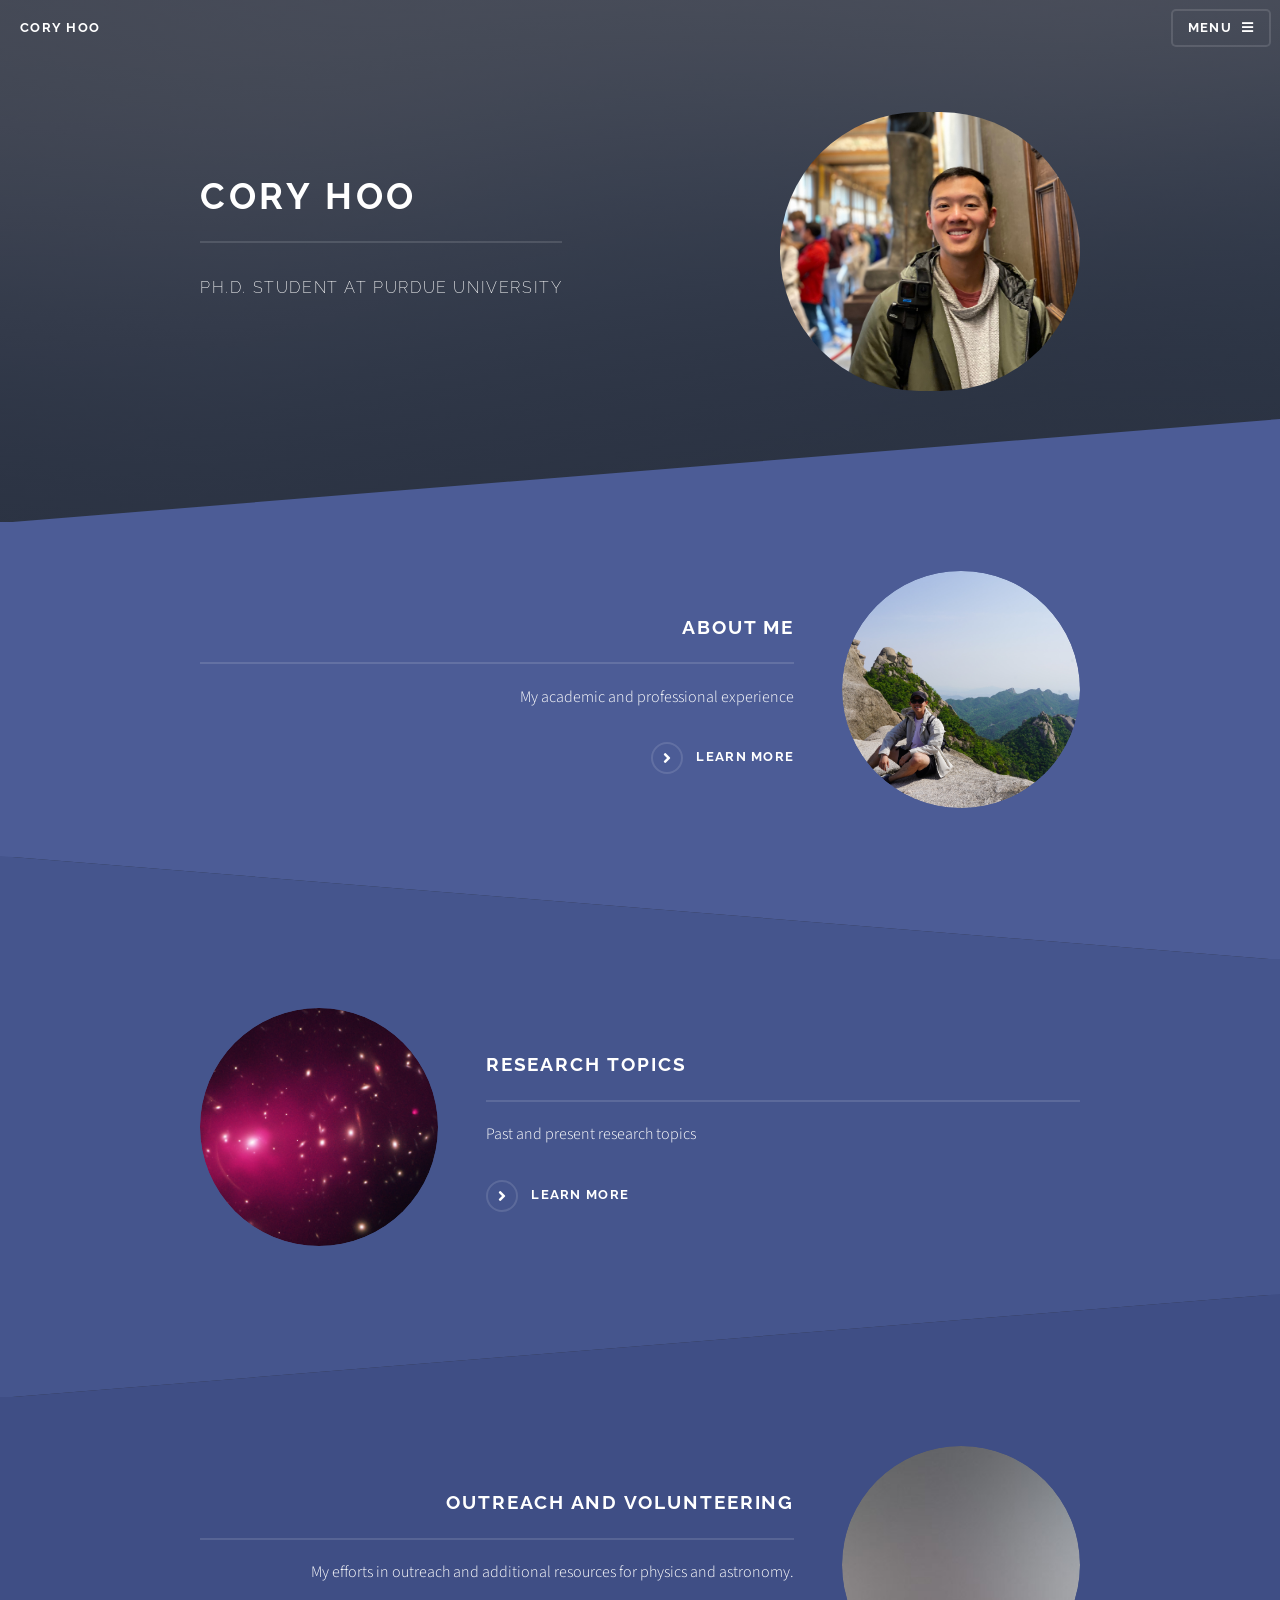
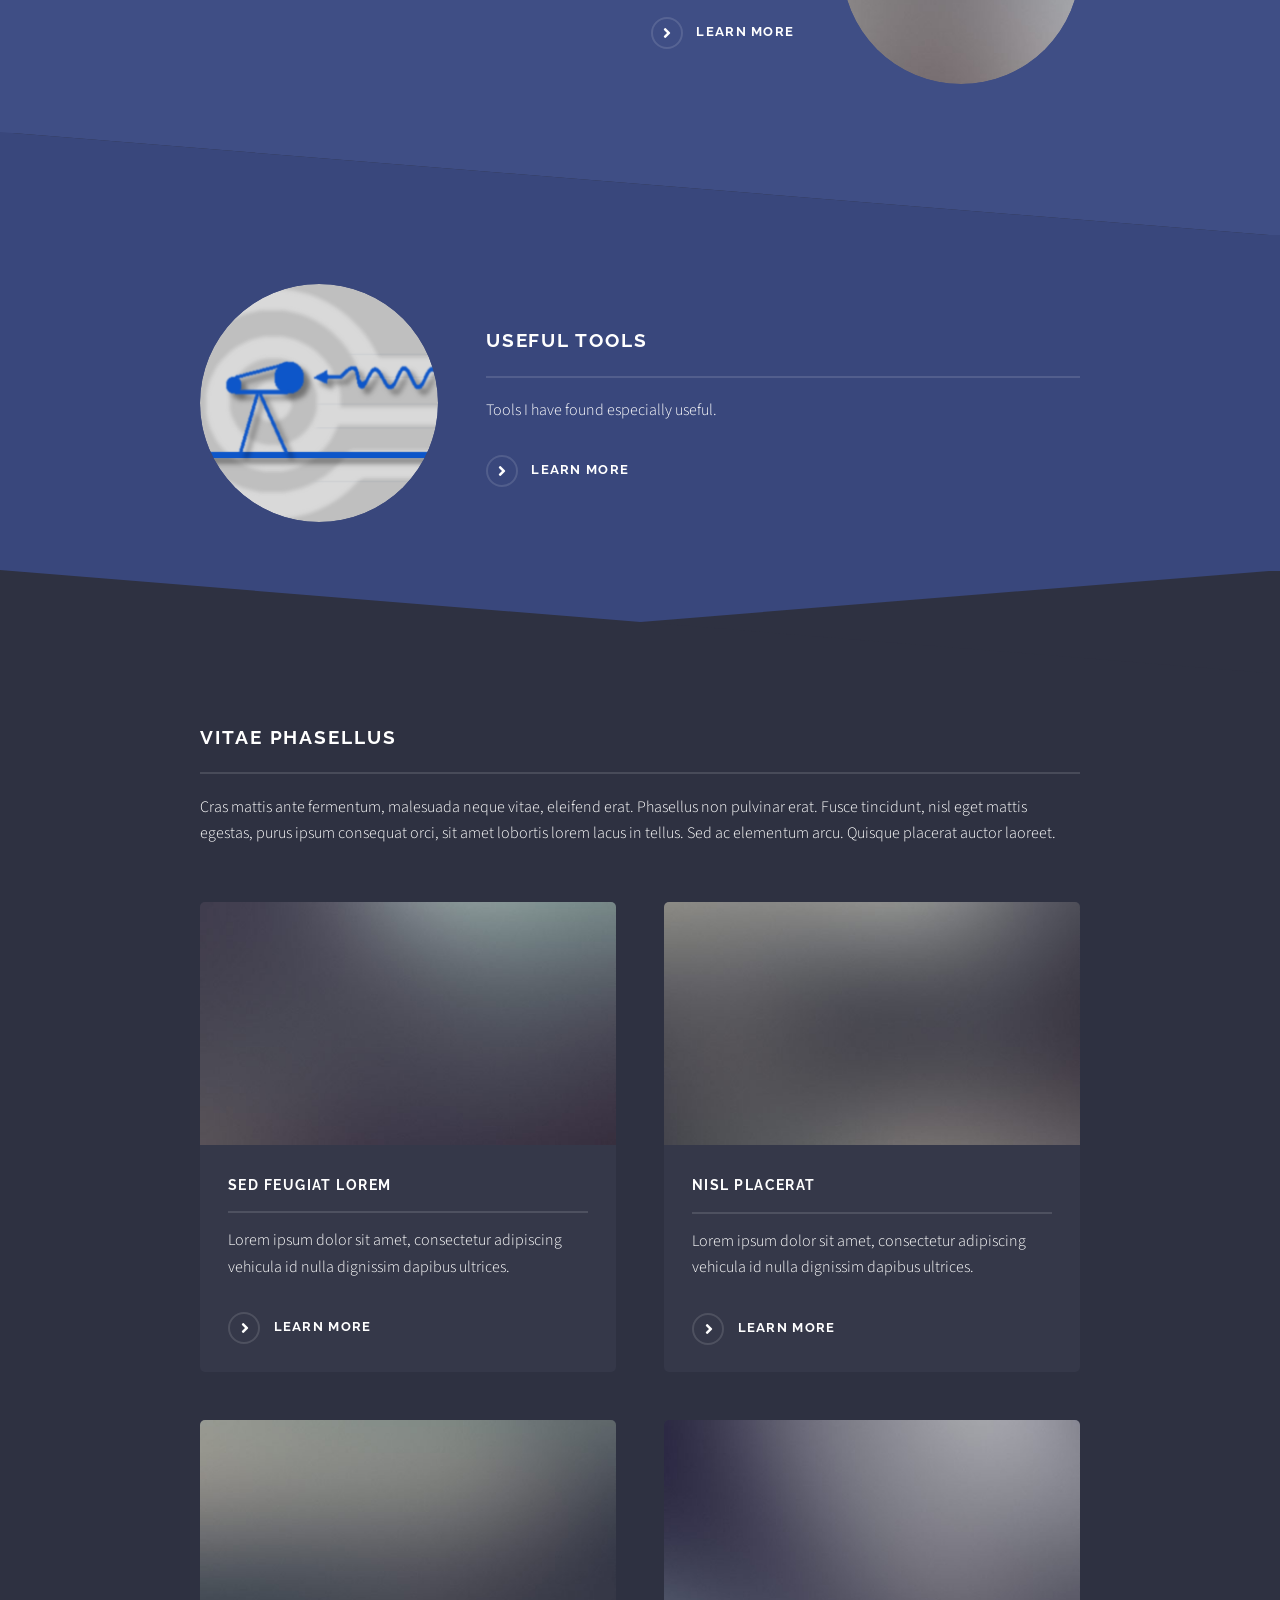
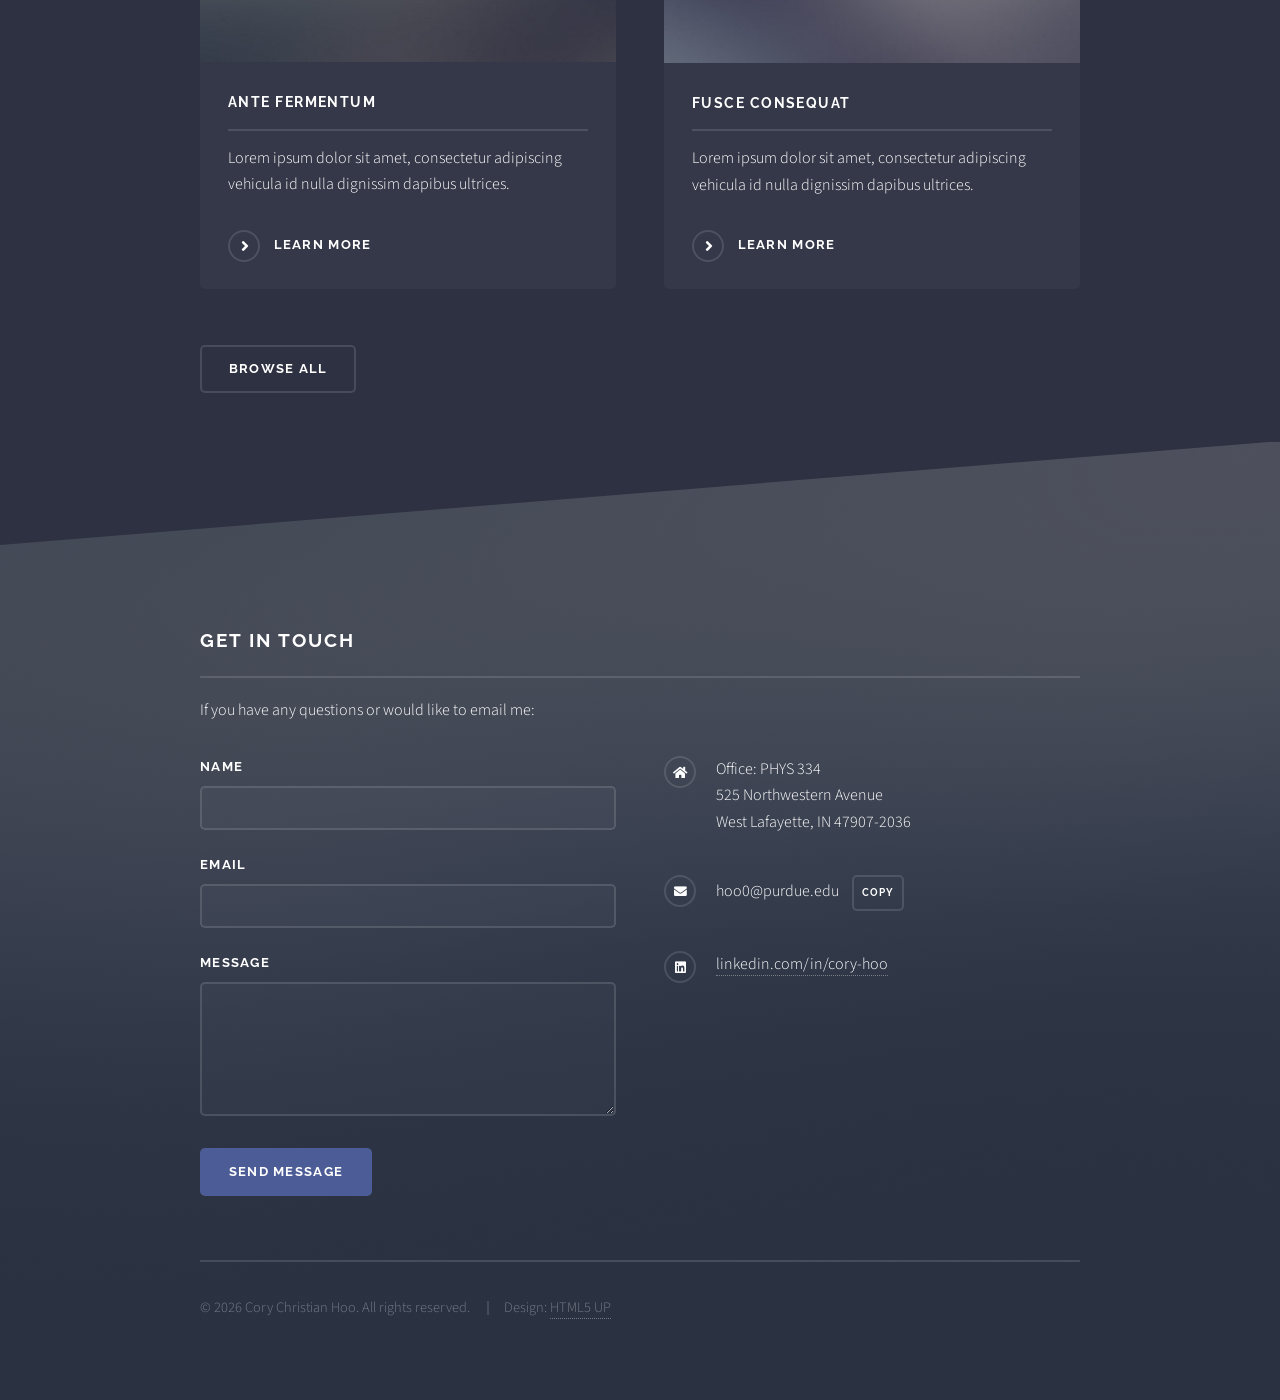
==== commit b3cd4091: "updates" ====
--- a/index.html
+++ b/index.html
@@ -7,12 +7,11 @@
 -->
 <html>
 	<head>
-		<title>Cory Hoo | Physics Ph.D. Student | Purdue University</title>
+		<title>Cory Hoo</title>
 		<meta charset="utf-8" />
 		<meta name="viewport" content="width=device-width, initial-scale=1, user-scalable=no" />
 		<link rel="stylesheet" href="assets/css/main.css" />
 		<noscript><link rel="stylesheet" href="assets/css/noscript.css" /></noscript>
-	</head>
 	<body class="is-preload">
 
 		<!-- Page Wrapper -->
@@ -34,6 +33,7 @@
 								<li><a href="index.html">Home</a></li>
 								<li><a href="biography.html">About Me</a></li>
 								<li><a href="research.html">Research</a></li>
+								<li><a href="publications.html">Publications and Talks</a></li>
 								<li><a href="tools.html">Useful Tools</a></li>
 								<li><a href="#">Sign Up</a></li>
 							</ul>
@@ -94,7 +94,7 @@
 						<!-- Four -->
 						<section id="four" class="wrapper alt spotlight style4">
 							<div class="inner">
-								<a href="#" class="image"><img src="images/pic02.jpg" alt="" /></a>
+								<a href="#" class="image"><img src="images/phosim.png" alt="" /></a>
 								<div class="content">
 									<h2 class="major">Useful Tools</h2>
 									<p>Tools I have found especially useful.</p>
--- a/assets/css/main.css
+++ b/assets/css/main.css
@@ -1,10 +1,10 @@
 @import url(fontawesome-all.min.css);
 @import url("https://fonts.googleapis.com/css?family=Raleway:200,700|Source+Sans+Pro:300,600,300italic,600italic");
 
-/*
-	Solid State by HTML5 UP
-	html5up.net | @ajlkn
-	Free for personal and commercial use under the CCA 3.0 license (html5up.net/license)
+/*
+	Solid State by HTML5 UP
+	html5up.net | @ajlkn
+	Free for personal and commercial use under the CCA 3.0 license (html5up.net/license)
 */
 
 html, body, div, span, applet, object,
@@ -101,11 +101,11 @@
 	body {
 		background-color: #2e3141;
 		background-image: linear-gradient(to top, rgba(46, 49, 65, 0.8), rgba(46, 49, 65, 0.8)), url("../../images/bg.jpg");
-		background-size: auto,+		background-size: auto,
  cover;
-		background-attachment: fixed,+		background-attachment: fixed,
  fixed;
-		background-position: center,+		background-position: center,
  center;
 	}
 
@@ -3467,9 +3467,9 @@
 				padding: 7em 0 8.25em 0 ;
 				background-color: #2e3141;
 				background-image: linear-gradient(to top, rgba(46, 49, 65, 0.8), rgba(46, 49, 65, 0.8)), url("../../images/bg.jpg");
-				background-size: auto,+				background-size: auto,
  cover;
-				background-position: center,+				background-position: center,
  center;
 				margin-bottom: -6.5em;
 			}
@@ -3579,9 +3579,9 @@
 			padding: 9em 0 6.25em 0 ;
 			background-color: #2e3141;
 			background-image: linear-gradient(to top, rgba(46, 49, 65, 0.8), rgba(46, 49, 65, 0.8)), url("../../images/bg.jpg");
-			background-size: auto,+			background-size: auto,
  cover;
-			background-position: center,+			background-position: center,
  0% 30%;
 			margin-bottom: -6.5em;
 		}
@@ -3592,9 +3592,9 @@
 
 		#wrapper > header {
 			padding: 11em 3em 7.375em 3em ;
-			background-size: auto,+			background-size: auto,
  cover;
-			background-position: center,+			background-position: center,
  0% 0%;
 			margin-bottom: -4.75em;
 		}
@@ -3609,7 +3609,7 @@
 
 		#wrapper > header {
 			padding: 6.5em 2em 3em 2em ;
-			background-size: auto,+			background-size: auto,
  125%;
 			margin-bottom: -2.5em;
 		}
@@ -4072,9 +4072,9 @@
 		#footer {
 			background-color: #2e3141;
 			background-image: linear-gradient(to top, rgba(46, 49, 65, 0.8), rgba(46, 49, 65, 0.8)), url("../../images/bg.jpg");
-			background-size: auto,+			background-size: auto,
  cover;
-			background-position: center,+			background-position: center,
  center;
 			margin-top: -6.5em;
 			padding-top: 6.5em;
@@ -4153,4 +4153,17 @@
 			padding: 2em 1.5em 0.1em 1.5em ;
 		}
 
-	}+	}
+	
+	/* Force spotlight images to be circular without breaking layout */
+.wrapper.spotlight .image {
+	aspect-ratio: 1 / 1;
+	border-radius: 50%;
+	overflow: hidden;
+  }
+  
+  .wrapper.spotlight .image img {
+	width: 100%;
+	height: 100%;
+	object-fit: cover;
+  }
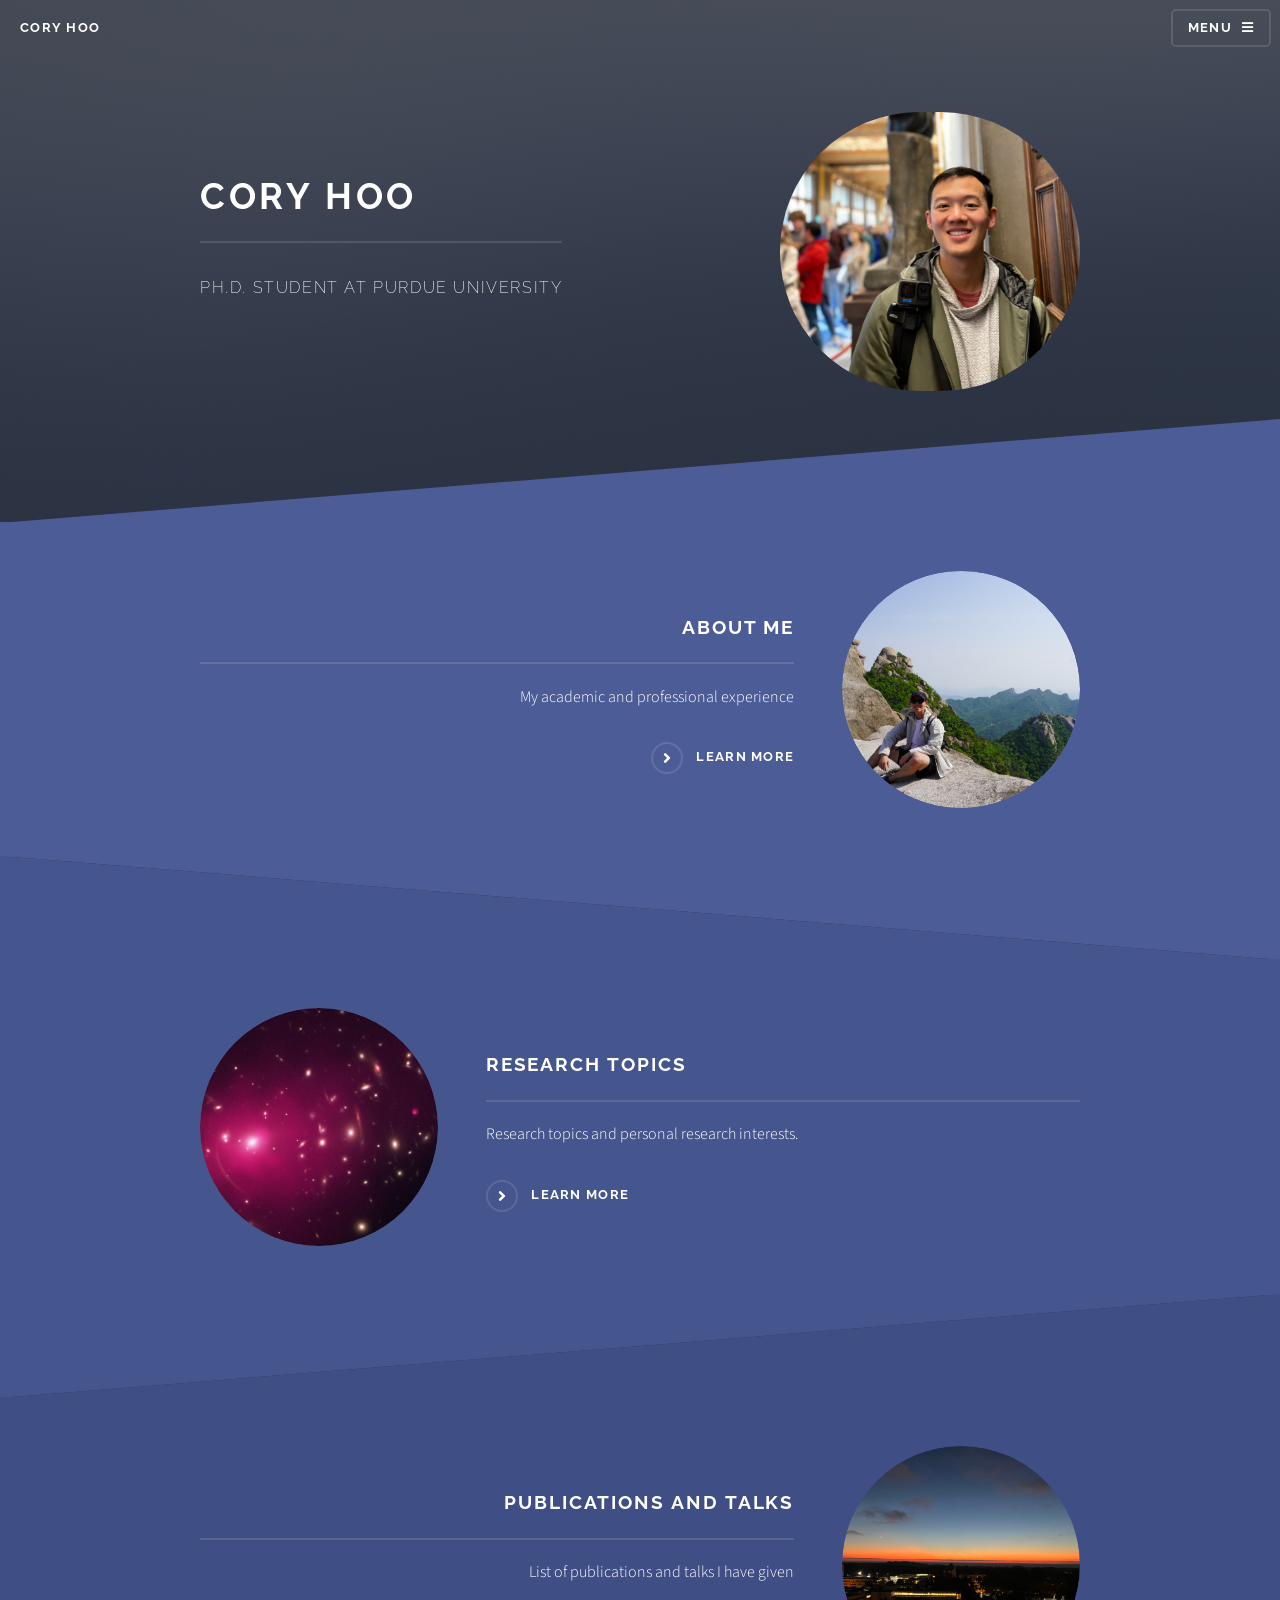
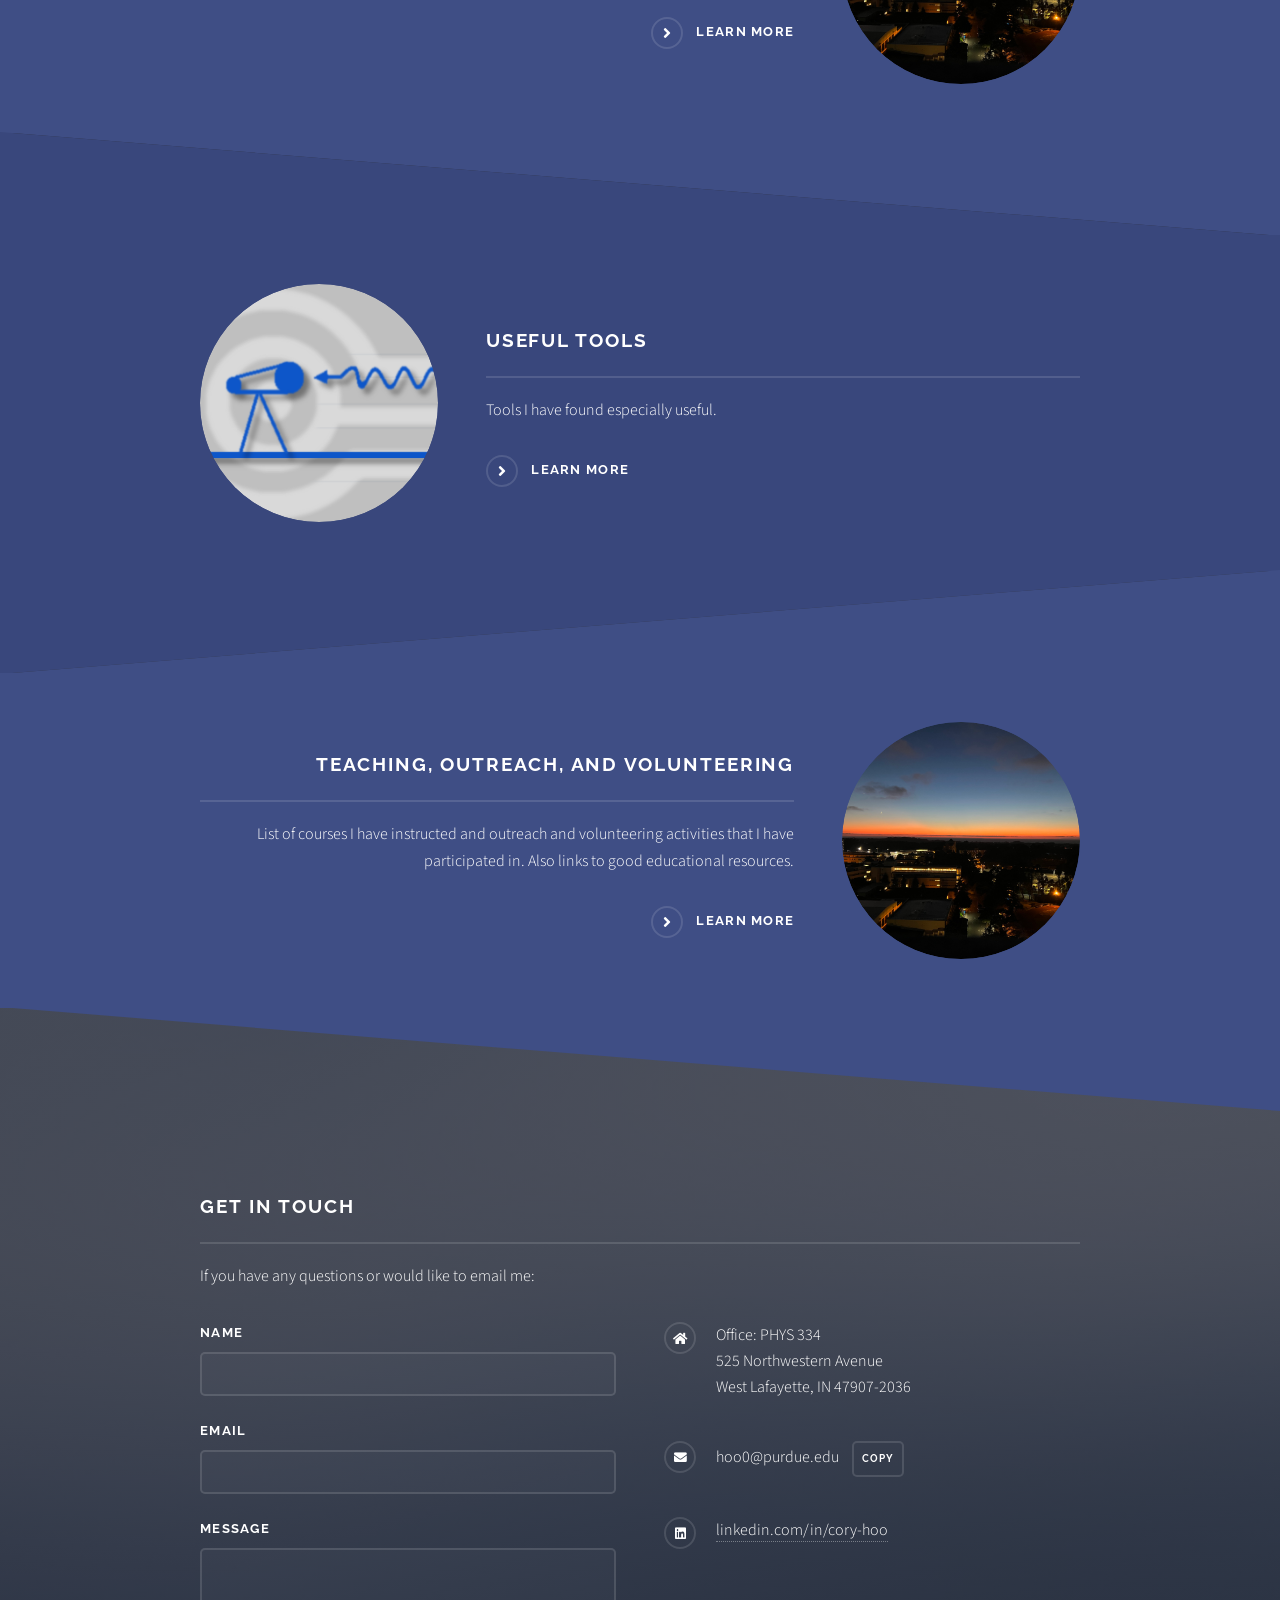
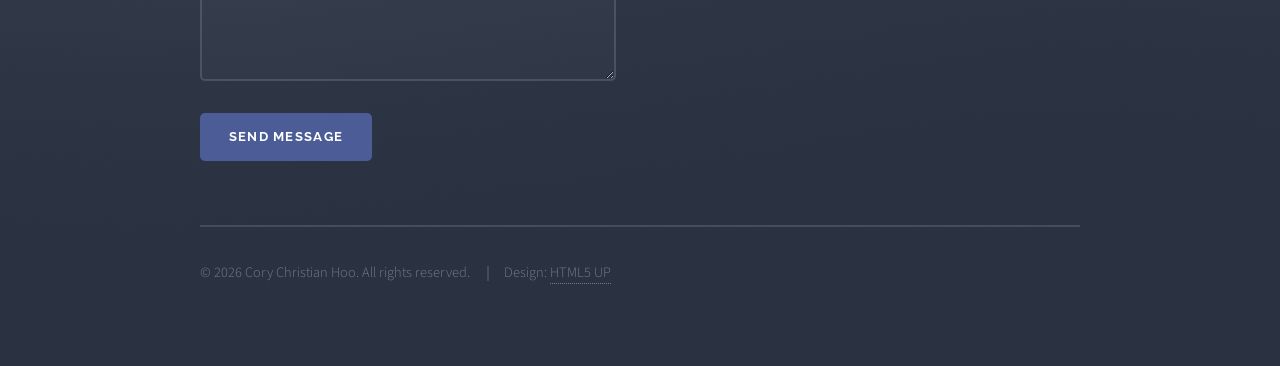
==== commit e8e56f3e: "added a page and fixed home page spotlights" ====
--- a/index.html
+++ b/index.html
@@ -35,7 +35,7 @@
 								<li><a href="research.html">Research</a></li>
 								<li><a href="publications.html">Publications and Talks</a></li>
 								<li><a href="tools.html">Useful Tools</a></li>
-								<li><a href="#">Sign Up</a></li>
+								<li><a href="teaching.html">Teaching, Outreach, and Volunteering</a></li>
 							</ul>
 							<a href="#" class="close">Close</a>
 						</div>
@@ -58,7 +58,7 @@
 						<!-- One -->
 							<section id="one" class="wrapper spotlight style1">
 								<div class="inner">
-									<a href="#" class="image"><img src="images/bukhansan.jpeg" alt="" /></a>
+									<a href="biography.html" class="image"><img src="images/bukhansan.jpeg" alt="" /></a>
 									<div class="content">
 										<h2 class="major">About Me</h2>
 										<p>My academic and professional experience</p>
@@ -70,10 +70,10 @@
 						<!-- Two -->
 							<section id="two" class="wrapper alt spotlight style2">
 								<div class="inner">
-									<a href="#" class="image"><img src="images/Abell2390_CXO.jpg" alt="" /></a>
+									<a href="research.html" class="image"><img src="images/Abell2390_CXO.jpg" alt="" /></a>
 									<div class="content">
 										<h2 class="major">Research Topics</h2>
-										<p>Past and present research topics</p>
+										<p>Research topics and personal research interests.</p>
 										<a href="research.html" class="special">Learn more</a>
 									</div>
 								</div>
@@ -82,11 +82,12 @@
 						<!-- Three -->
 							<section id="three" class="wrapper spotlight style3">
 								<div class="inner">
-									<a href="#" class="image"><img src="images/pic03.jpg" alt="" /></a>
+									<a href="publications.html" class="image"><img src="images/sfsu_rooftop.jpeg" alt="" /></a>
 									<div class="content">
-										<h2 class="major">Outreach and Volunteering</h2>
-										<p>My efforts in outreach and additional resources for physics and astronomy.</p>
-										<a href="#" class="special">Learn more</a>
+										<h2 class="major">Publications and Talks</h2>
+										<p> List of publications and talks I have given
+										</p>
+										<a href="publications.html" class="special">Learn more</a>
 									</div>
 								</div>
 							</section>
@@ -94,7 +95,7 @@
 						<!-- Four -->
 						<section id="four" class="wrapper alt spotlight style4">
 							<div class="inner">
-								<a href="#" class="image"><img src="images/phosim.png" alt="" /></a>
+								<a href="tools.html" class="image"><img src="images/phosim.png" alt="" /></a>
 								<div class="content">
 									<h2 class="major">Useful Tools</h2>
 									<p>Tools I have found especially useful.</p>
@@ -104,43 +105,18 @@
 						</section>
 
 						<!-- Five -->
-							<section id="Five" class="wrapper alt style1">
+							<section id="three" class="wrapper spotlight style3">
 								<div class="inner">
-									<h2 class="major">Vitae phasellus</h2>
-									<p>Cras mattis ante fermentum, malesuada neque vitae, eleifend erat. Phasellus non pulvinar erat. Fusce tincidunt, nisl eget mattis egestas, purus ipsum consequat orci, sit amet lobortis lorem lacus in tellus. Sed ac elementum arcu. Quisque placerat auctor laoreet.</p>
-									<section class="features">
-										<article>
-											<a href="#" class="image"><img src="images/pic04.jpg" alt="" /></a>
-											<h3 class="major">Sed feugiat lorem</h3>
-											<p>Lorem ipsum dolor sit amet, consectetur adipiscing vehicula id nulla dignissim dapibus ultrices.</p>
-											<a href="#" class="special">Learn more</a>
-										</article>
-										<article>
-											<a href="#" class="image"><img src="images/pic05.jpg" alt="" /></a>
-											<h3 class="major">Nisl placerat</h3>
-											<p>Lorem ipsum dolor sit amet, consectetur adipiscing vehicula id nulla dignissim dapibus ultrices.</p>
-											<a href="#" class="special">Learn more</a>
-										</article>
-										<article>
-											<a href="#" class="image"><img src="images/pic06.jpg" alt="" /></a>
-											<h3 class="major">Ante fermentum</h3>
-											<p>Lorem ipsum dolor sit amet, consectetur adipiscing vehicula id nulla dignissim dapibus ultrices.</p>
-											<a href="#" class="special">Learn more</a>
-										</article>
-										<article>
-											<a href="#" class="image"><img src="images/pic07.jpg" alt="" /></a>
-											<h3 class="major">Fusce consequat</h3>
-											<p>Lorem ipsum dolor sit amet, consectetur adipiscing vehicula id nulla dignissim dapibus ultrices.</p>
-											<a href="#" class="special">Learn more</a>
-										</article>
-									</section>
-									<ul class="actions">
-										<li><a href="#" class="button">Browse All</a></li>
-									</ul>
+									<a href="teaching.html" class="image"><img src="images/sfsu_rooftop.jpeg" alt="" /></a>
+									<div class="content">
+										<h2 class="major">Teaching, Outreach, and Volunteering</h2>
+										<p>List of courses I have instructed and outreach and volunteering activities that I have participated in. Also 
+											links to good educational resources.
+										</p>
+										<a href="teaching.html" class="special">Learn more</a>
+									</div>
 								</div>
 							</section>
-
-					</section>
 
 				<!-- Footer -->
 					<section id="footer">
@@ -148,7 +124,7 @@
 							<h2 class="major">Get in touch</h2>
 							<p>If you have any questions or would like to email me:</p>
 							
-							<form action="https://formspree.io/f/YOUR_FORM_ID" method="POST">
+							<form action="https://formspree.io/f/xwvbvrnz" method="POST">
 								
 								<div class="fields">
 									<div class="field">
--- a/assets/css/main.css
+++ b/assets/css/main.css
@@ -4154,16 +4154,15 @@
 		}
 
 	}
-	
-	/* Force spotlight images to be circular without breaking layout */
-.wrapper.spotlight .image {
-	aspect-ratio: 1 / 1;
-	border-radius: 50%;
-	overflow: hidden;
-  }
-  
-  .wrapper.spotlight .image img {
-	width: 100%;
-	height: 100%;
-	object-fit: cover;
-  }+
+	.wrapper.spotlight .image {
+		aspect-ratio: 1 / 1;
+		border-radius: 50%;
+		overflow: hidden;
+	  }
+	  
+	  .wrapper.spotlight .image img {
+		width: 100%;
+		height: 100%;
+		object-fit: cover;
+	  }
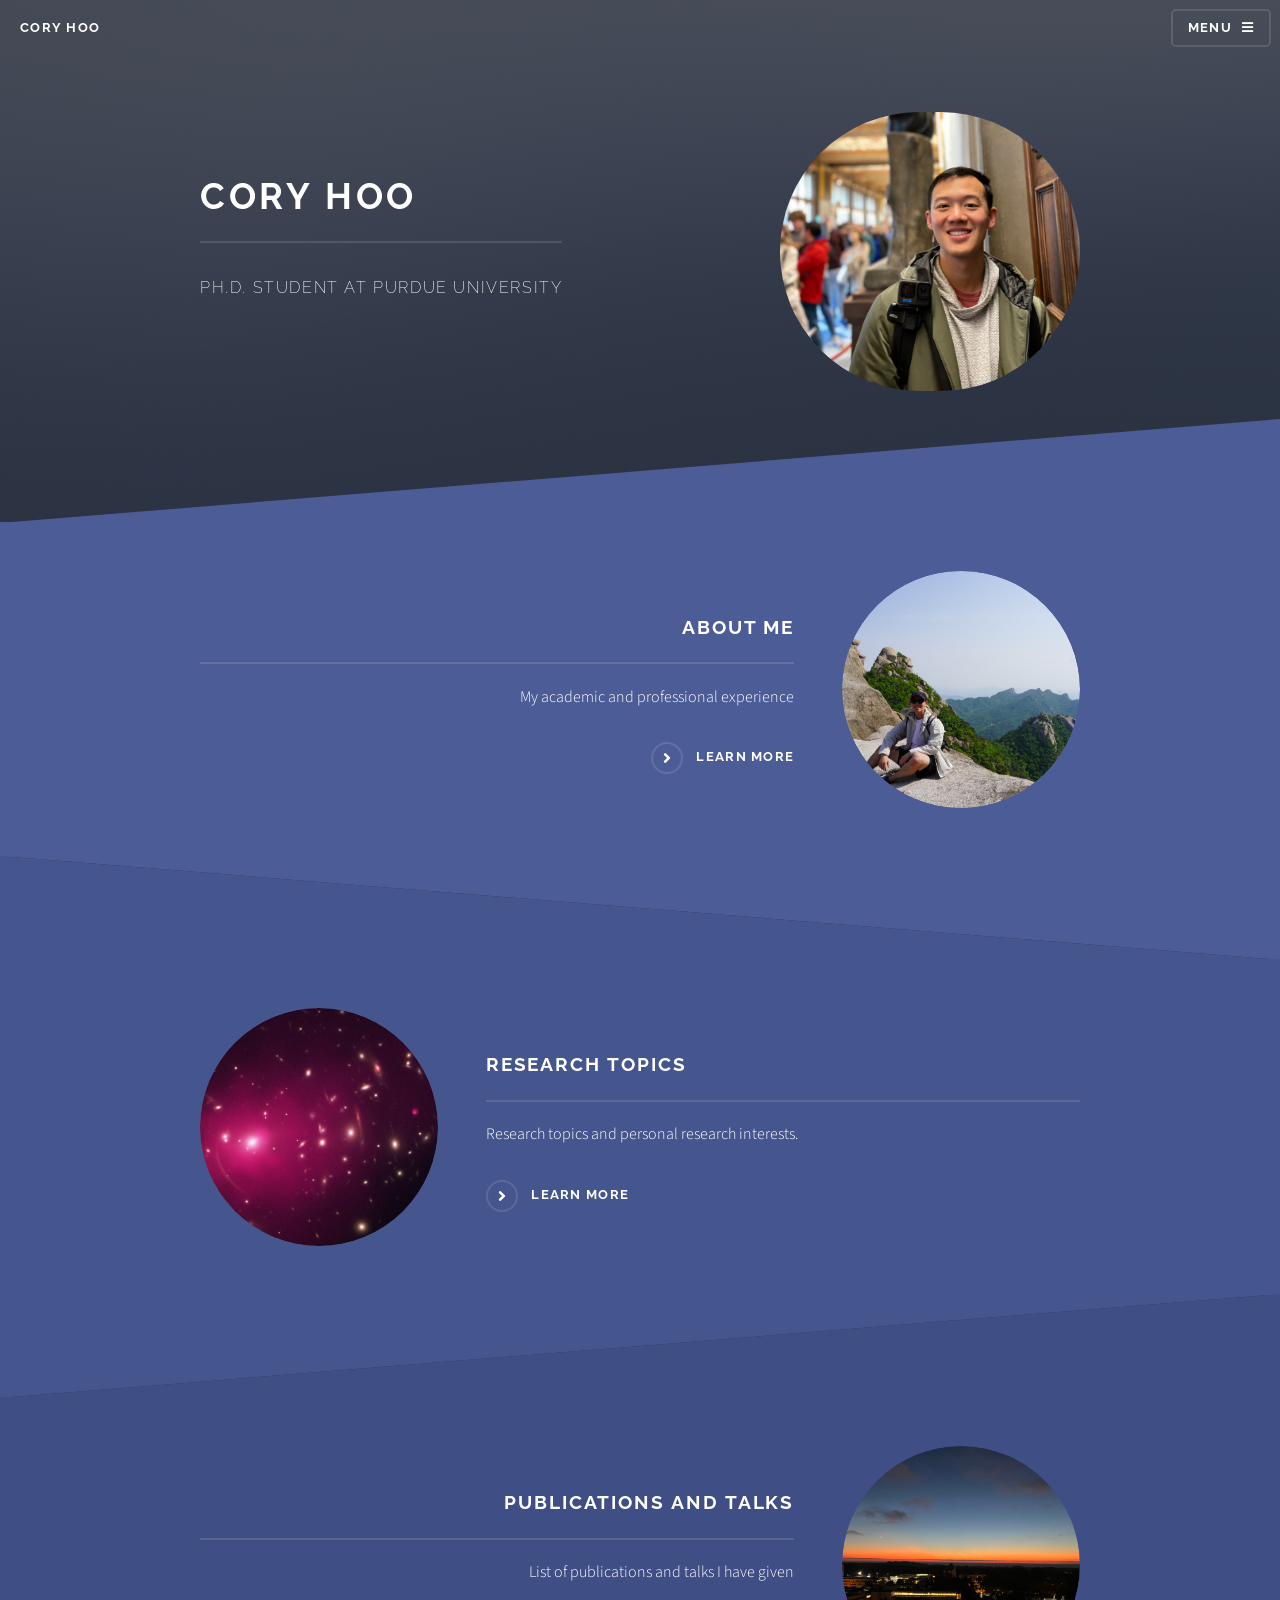
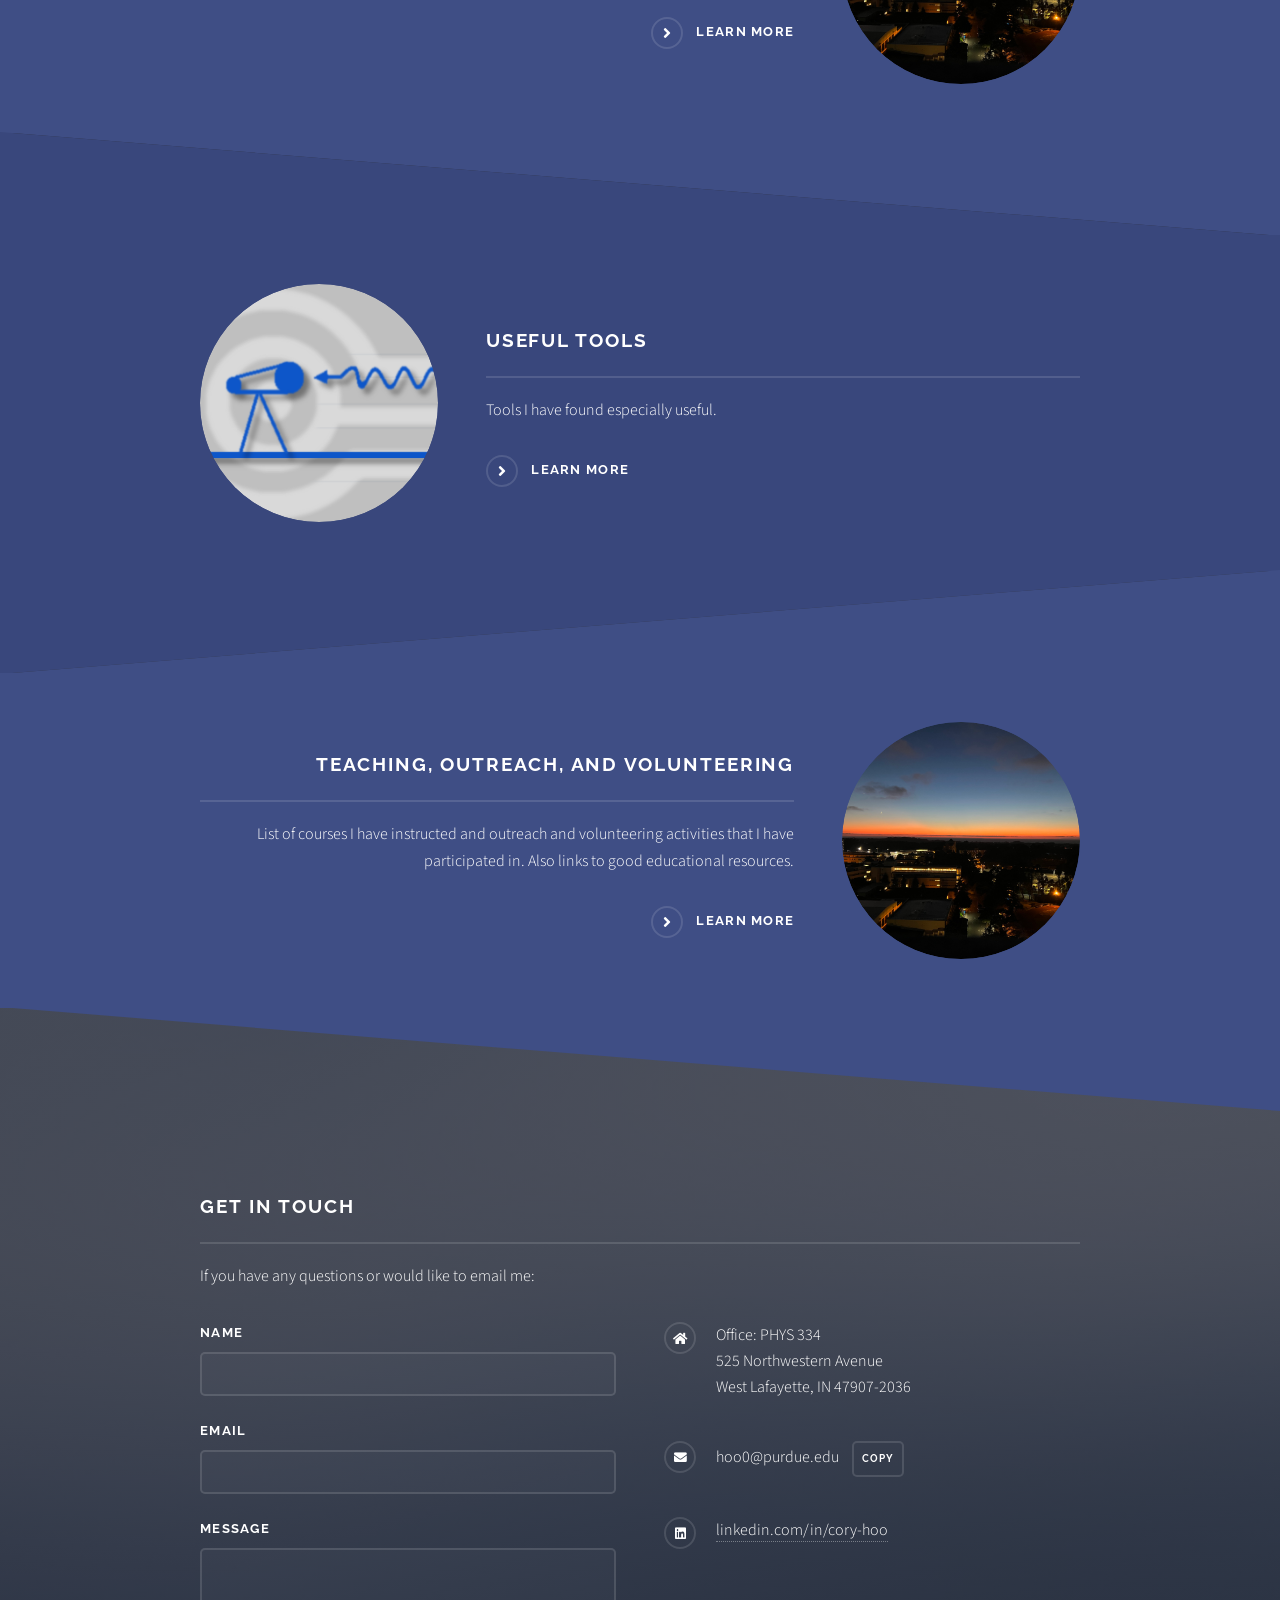
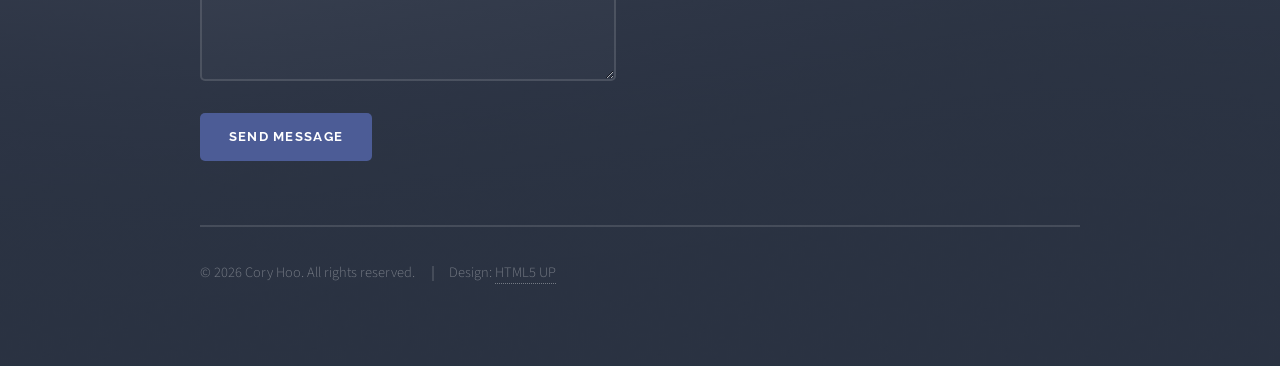
==== commit 1aa59bad: "added tools and images and gif" ====
--- a/index.html
+++ b/index.html
@@ -7,7 +7,7 @@
 -->
 <html>
 	<head>
-		<title>Cory Hoo</title>
+		<title>Cory Hoo | Astronomy |Astrophysics | Physics </title>
 		<meta charset="utf-8" />
 		<meta name="viewport" content="width=device-width, initial-scale=1, user-scalable=no" />
 		<link rel="stylesheet" href="assets/css/main.css" />
@@ -163,7 +163,7 @@
 								</li>
 							</ul>
 							<ul class="copyright">
-								<li>&copy; 2026 Cory Christian Hoo. All rights reserved.</li>
+								<li>&copy; 2026 Cory Hoo. All rights reserved.</li>
 								<li>Design: <a href="http://html5up.net">HTML5 UP</a></li>
 							</ul>
 						</div>
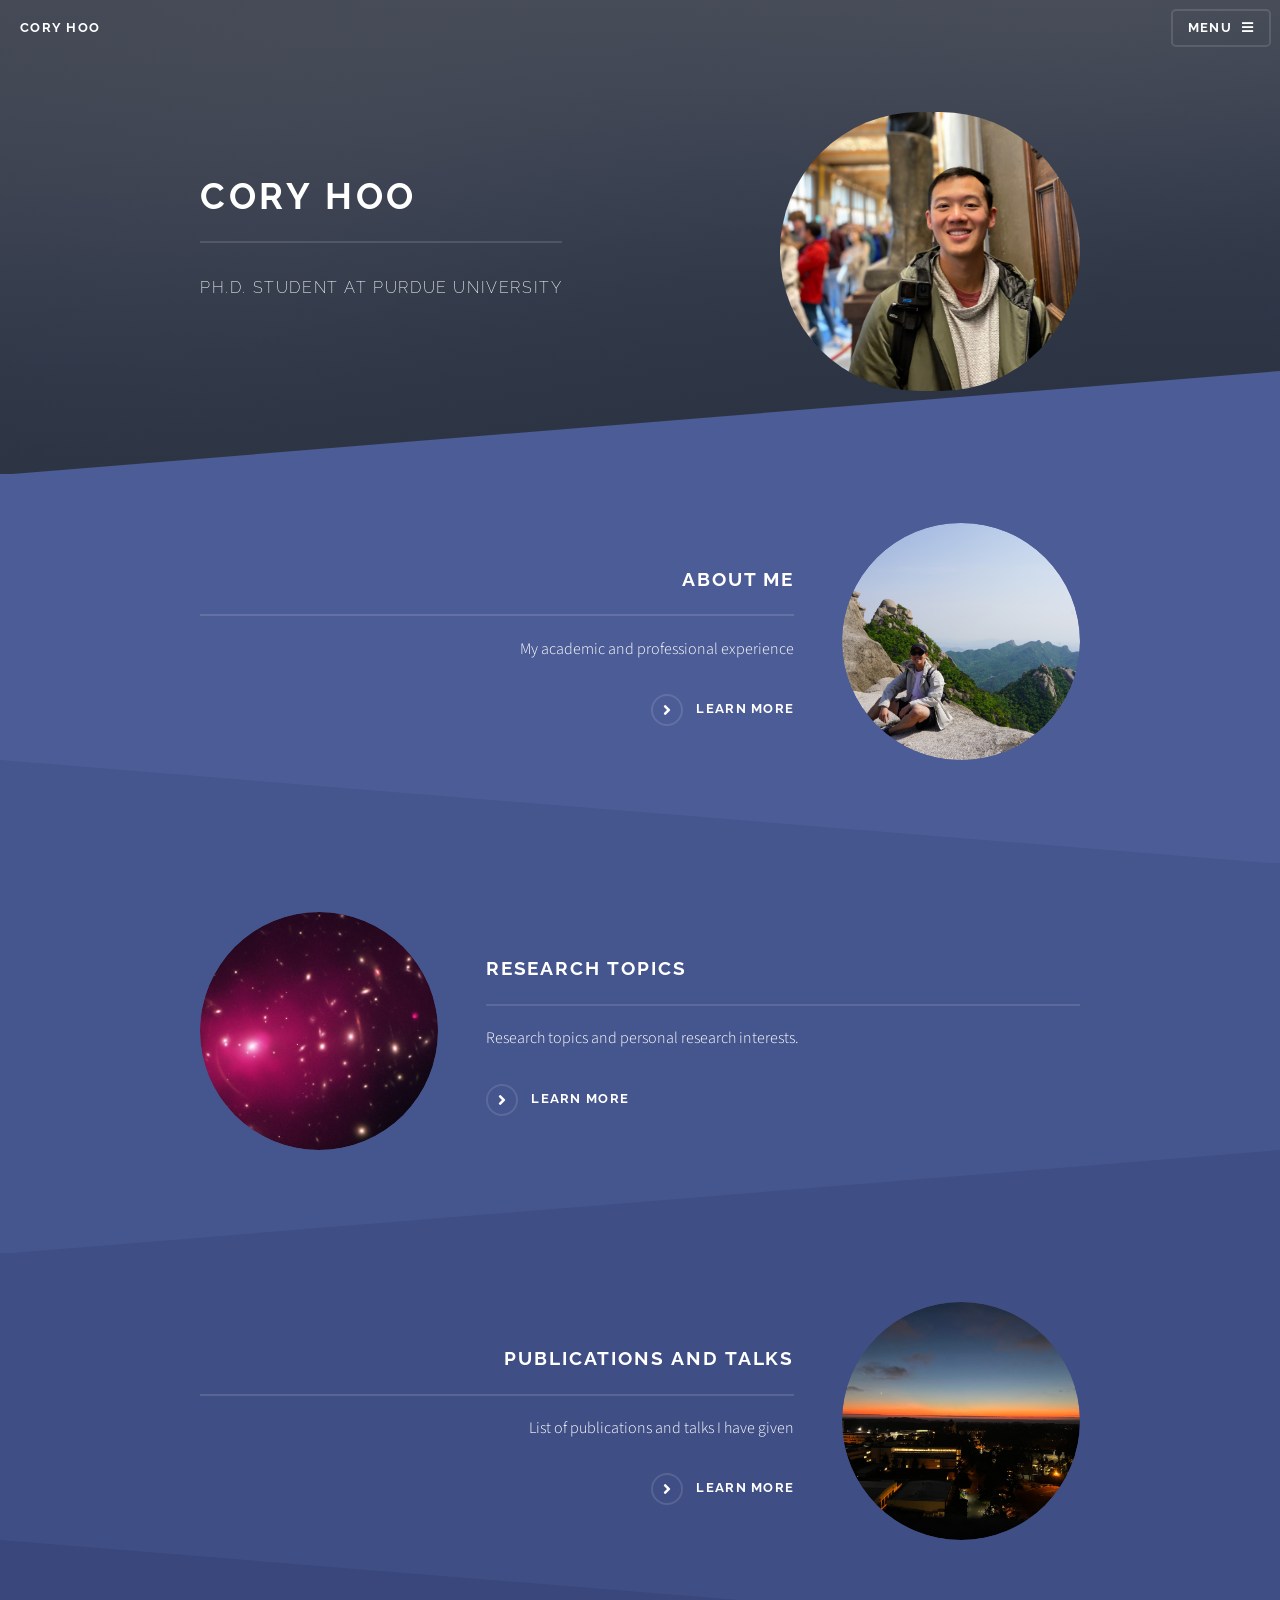
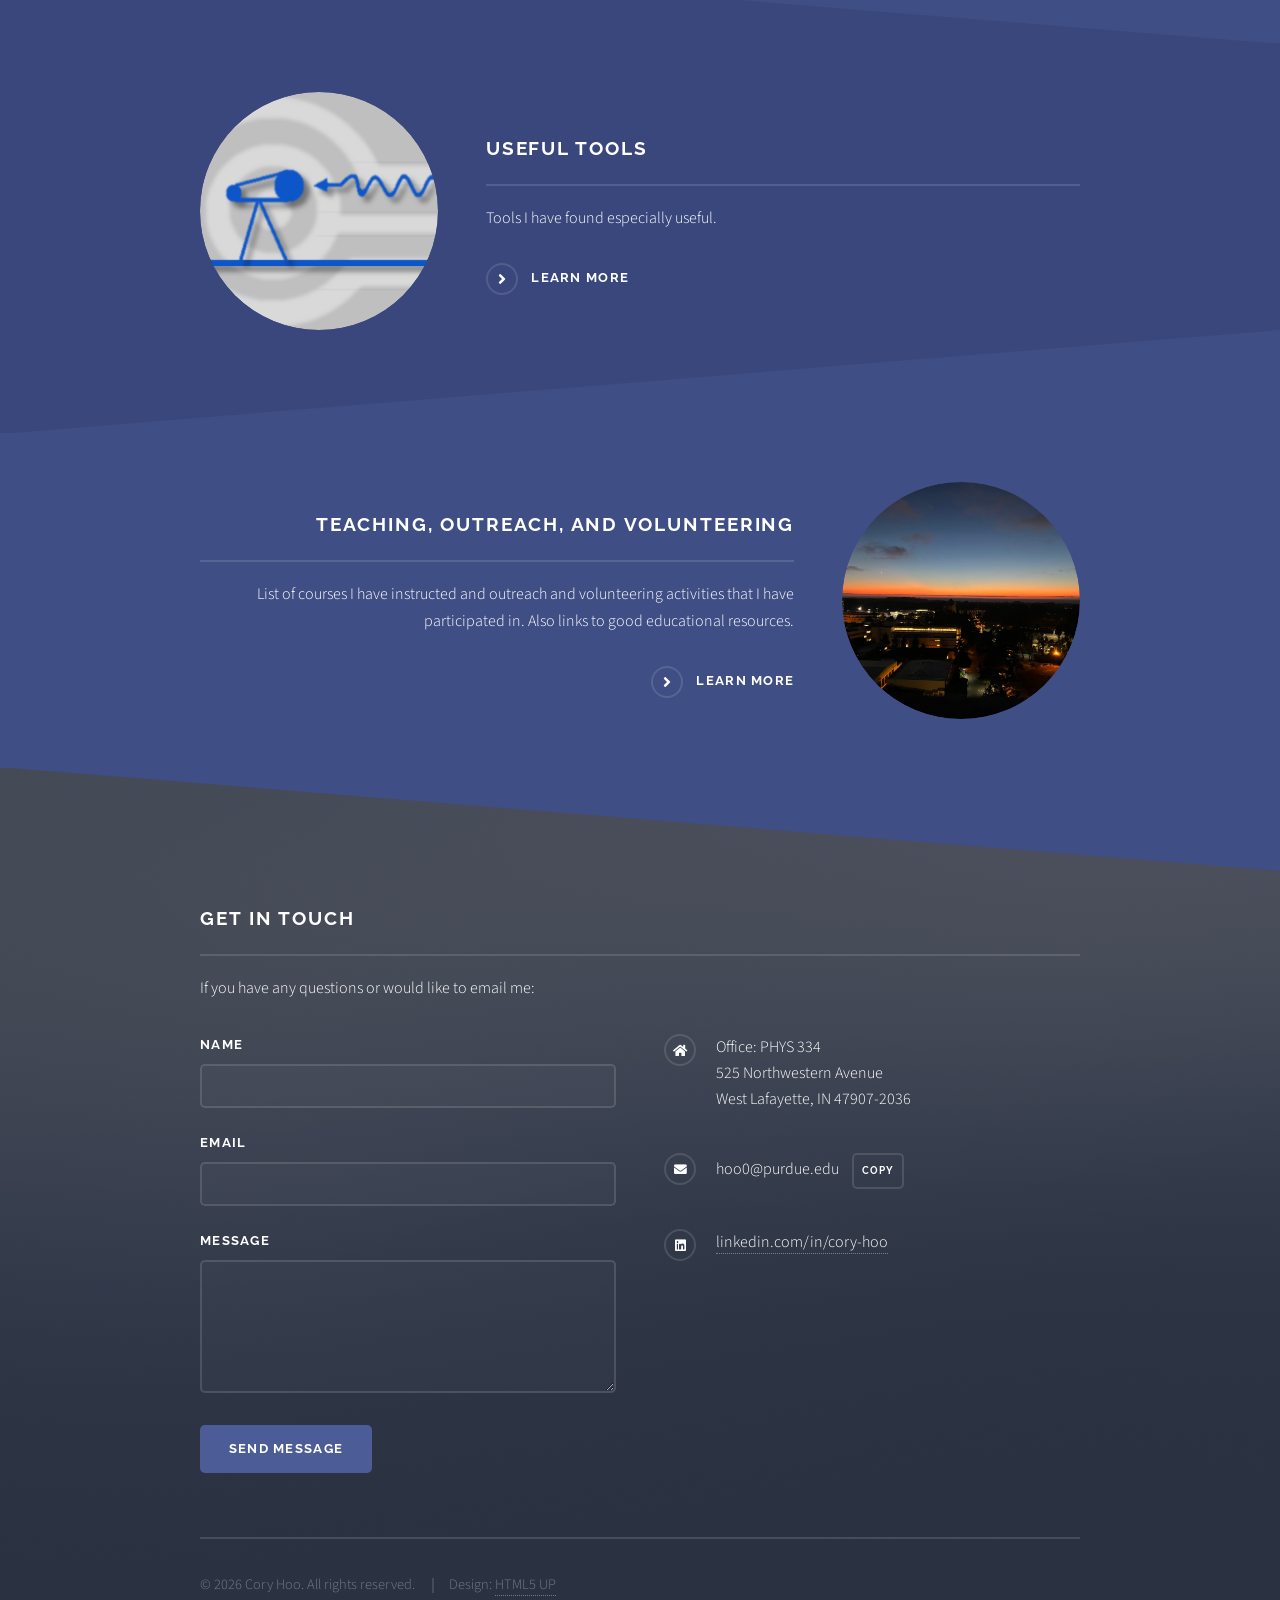
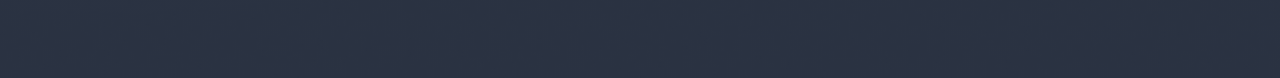
==== commit 8b397b4c: "more style updates" ====
--- a/index.html
+++ b/index.html
@@ -35,7 +35,7 @@
 								<li><a href="research.html">Research</a></li>
 								<li><a href="publications.html">Publications and Talks</a></li>
 								<li><a href="tools.html">Useful Tools</a></li>
-								<li><a href="teaching.html">Teaching, Outreach, and Volunteering</a></li>
+								<li><a href="teaching.html">Education and Outreach</a></li>
 							</ul>
 							<a href="#" class="close">Close</a>
 						</div>
--- a/assets/css/main.css
+++ b/assets/css/main.css
@@ -3549,7 +3549,7 @@
 /* Wrapper */
 
 	#wrapper > header {
-		padding: 11em 0 2.25em 0 ;
+		padding: 10em 0 1.25em 0 ;
 	}
 
 		#wrapper > header .inner {
@@ -3626,7 +3626,7 @@
 
 	.wrapper {
 		background-color: #2e3141;
-		margin: 6.5em 0;
+		margin: 3.5em 0;
 		position: relative;
 	}
 
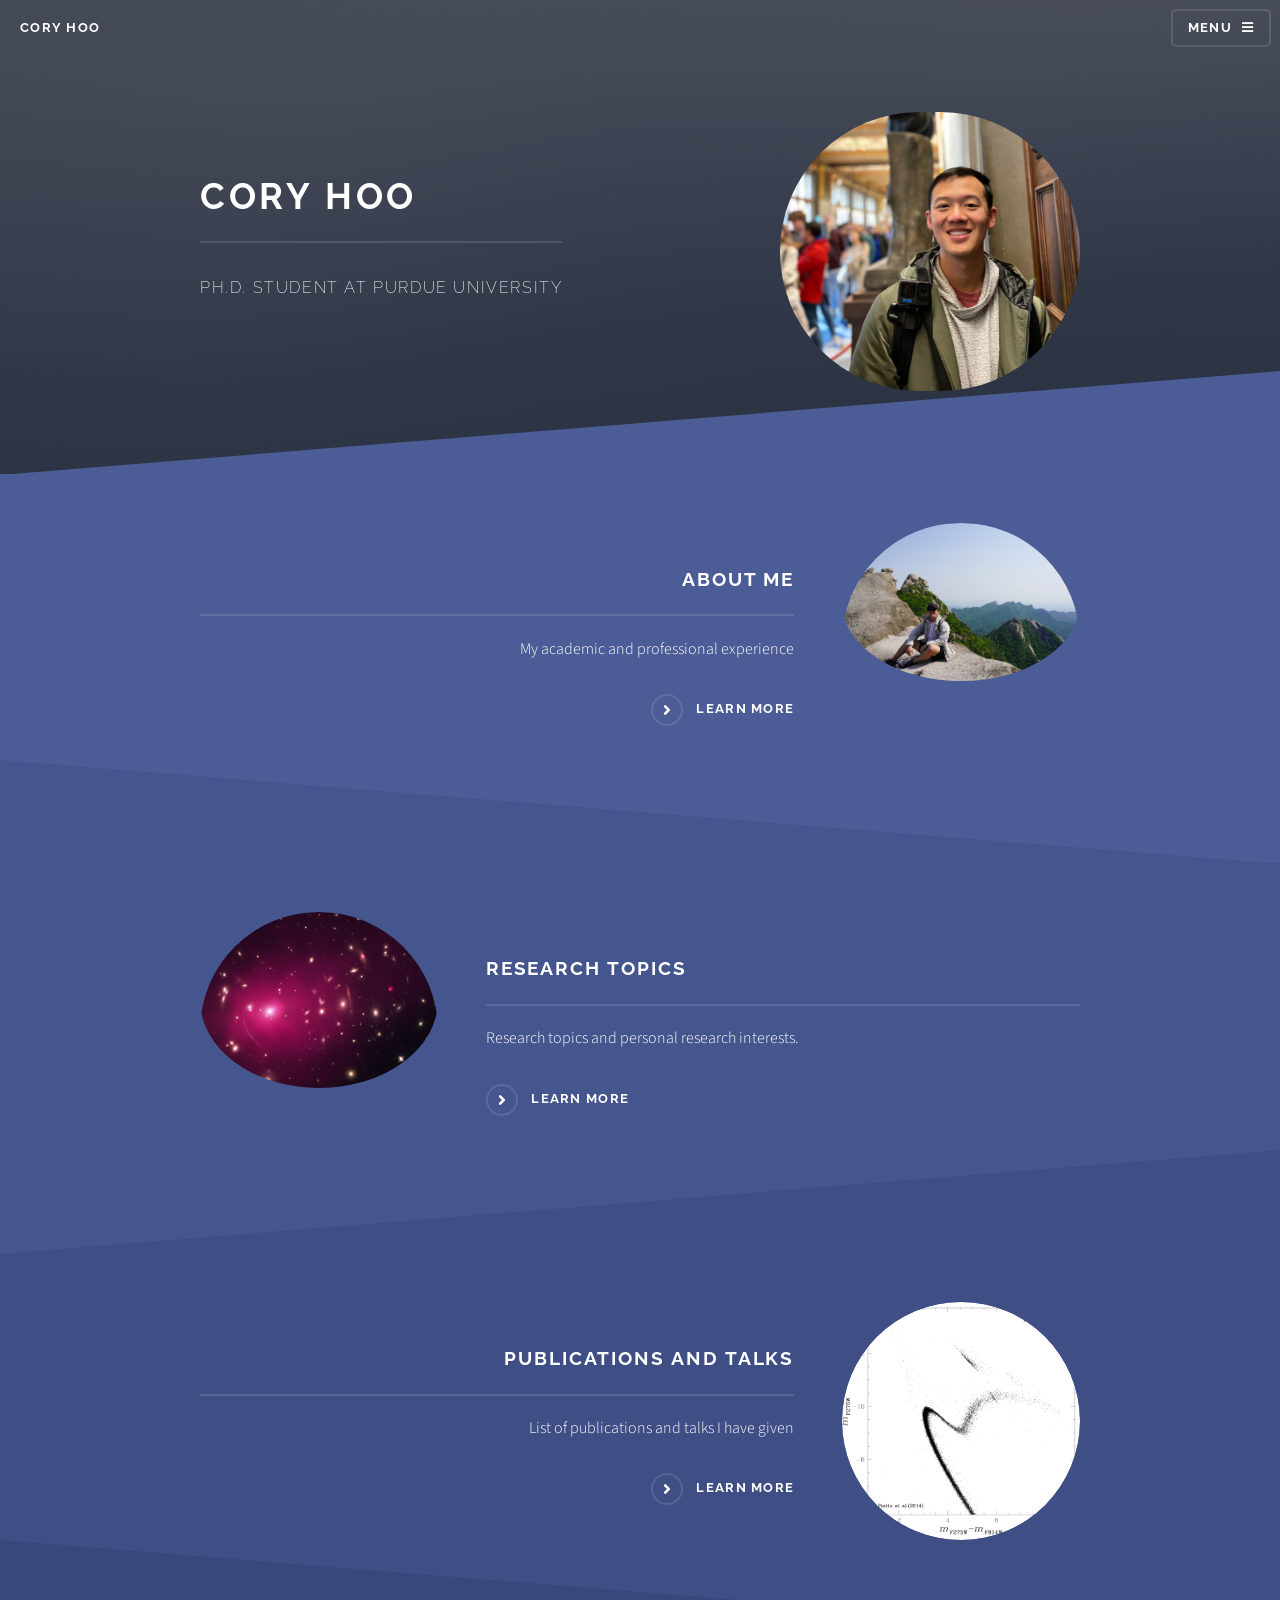
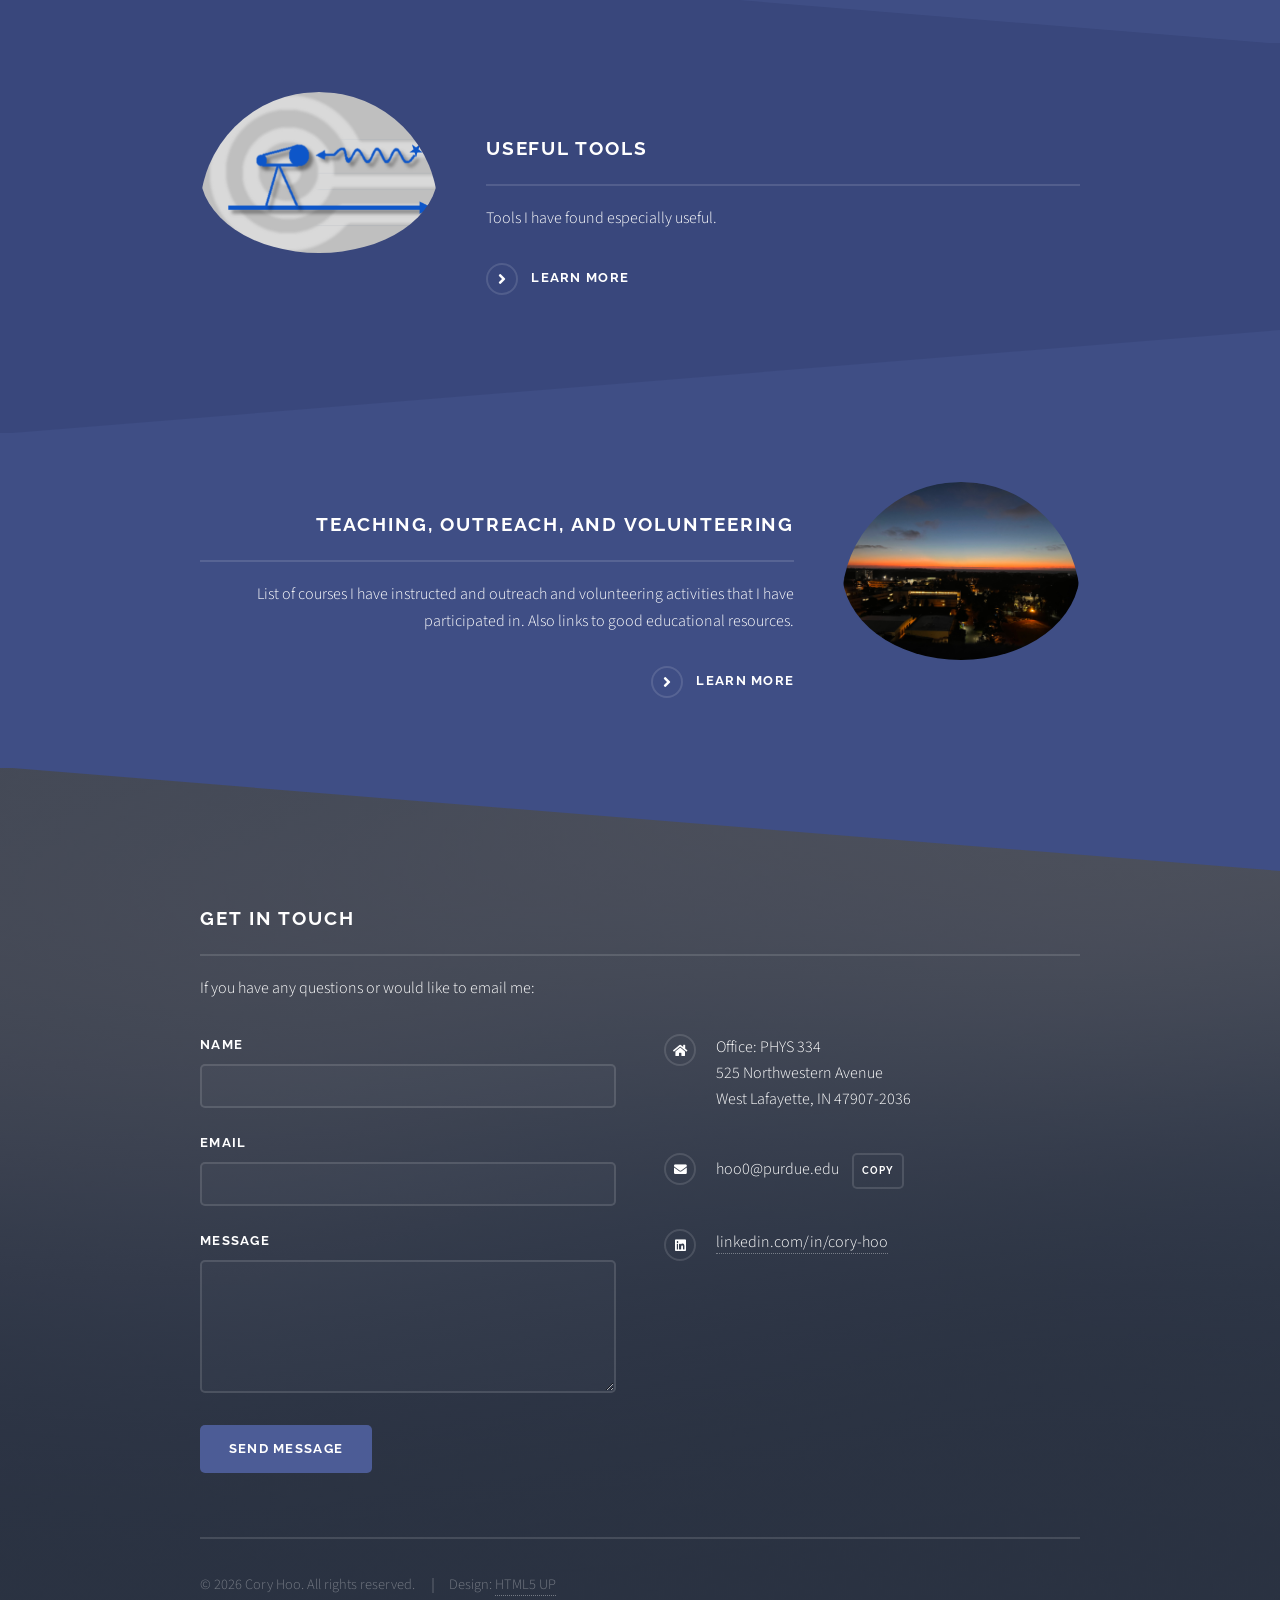
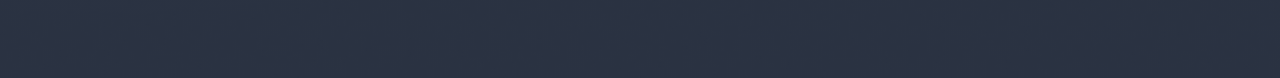
==== commit 6cba4d0e: "publication image update" ====
--- a/index.html
+++ b/index.html
@@ -34,8 +34,8 @@
 								<li><a href="biography.html">About Me</a></li>
 								<li><a href="research.html">Research</a></li>
 								<li><a href="publications.html">Publications and Talks</a></li>
+								<li><a href="teaching.html">Education and Outreach</a></li>
 								<li><a href="tools.html">Useful Tools</a></li>
-								<li><a href="teaching.html">Education and Outreach</a></li>
 							</ul>
 							<a href="#" class="close">Close</a>
 						</div>
@@ -82,7 +82,7 @@
 						<!-- Three -->
 							<section id="three" class="wrapper spotlight style3">
 								<div class="inner">
-									<a href="publications.html" class="image"><img src="images/sfsu_rooftop.jpeg" alt="" /></a>
+									<a href="publications.html" class="image"><img src="images/ngc0101.jpg" alt="" class="adjust-position"/></a>
 									<div class="content">
 										<h2 class="major">Publications and Talks</h2>
 										<p> List of publications and talks I have given
@@ -189,7 +189,7 @@
 						alert("Email copied to clipboard!");
 					});
 				}
-				</script>
+			</script>
 
 	</body>
 </html>
--- a/assets/css/main.css
+++ b/assets/css/main.css
@@ -4160,9 +4160,4 @@
 		border-radius: 50%;
 		overflow: hidden;
 	  }
-	  
-	  .wrapper.spotlight .image img {
-		width: 100%;
-		height: 100%;
-		object-fit: cover;
-	  }+	  
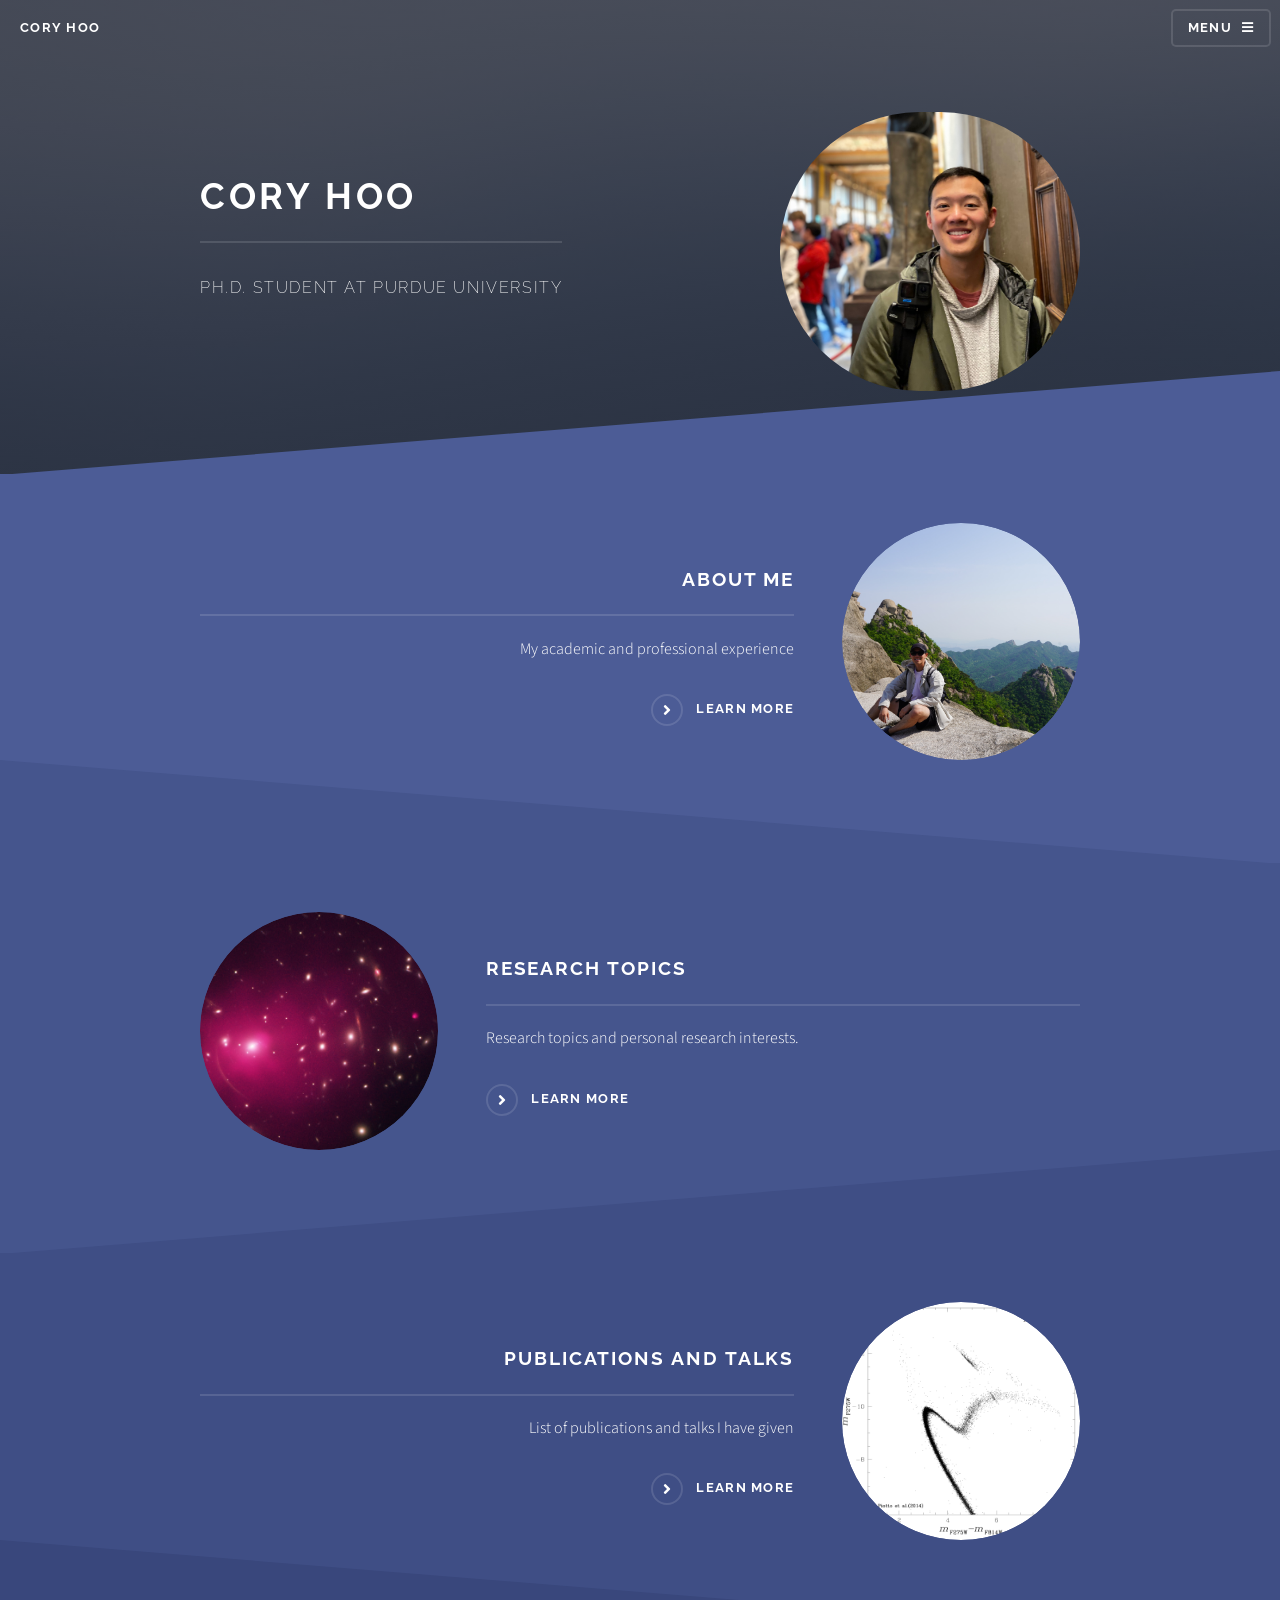
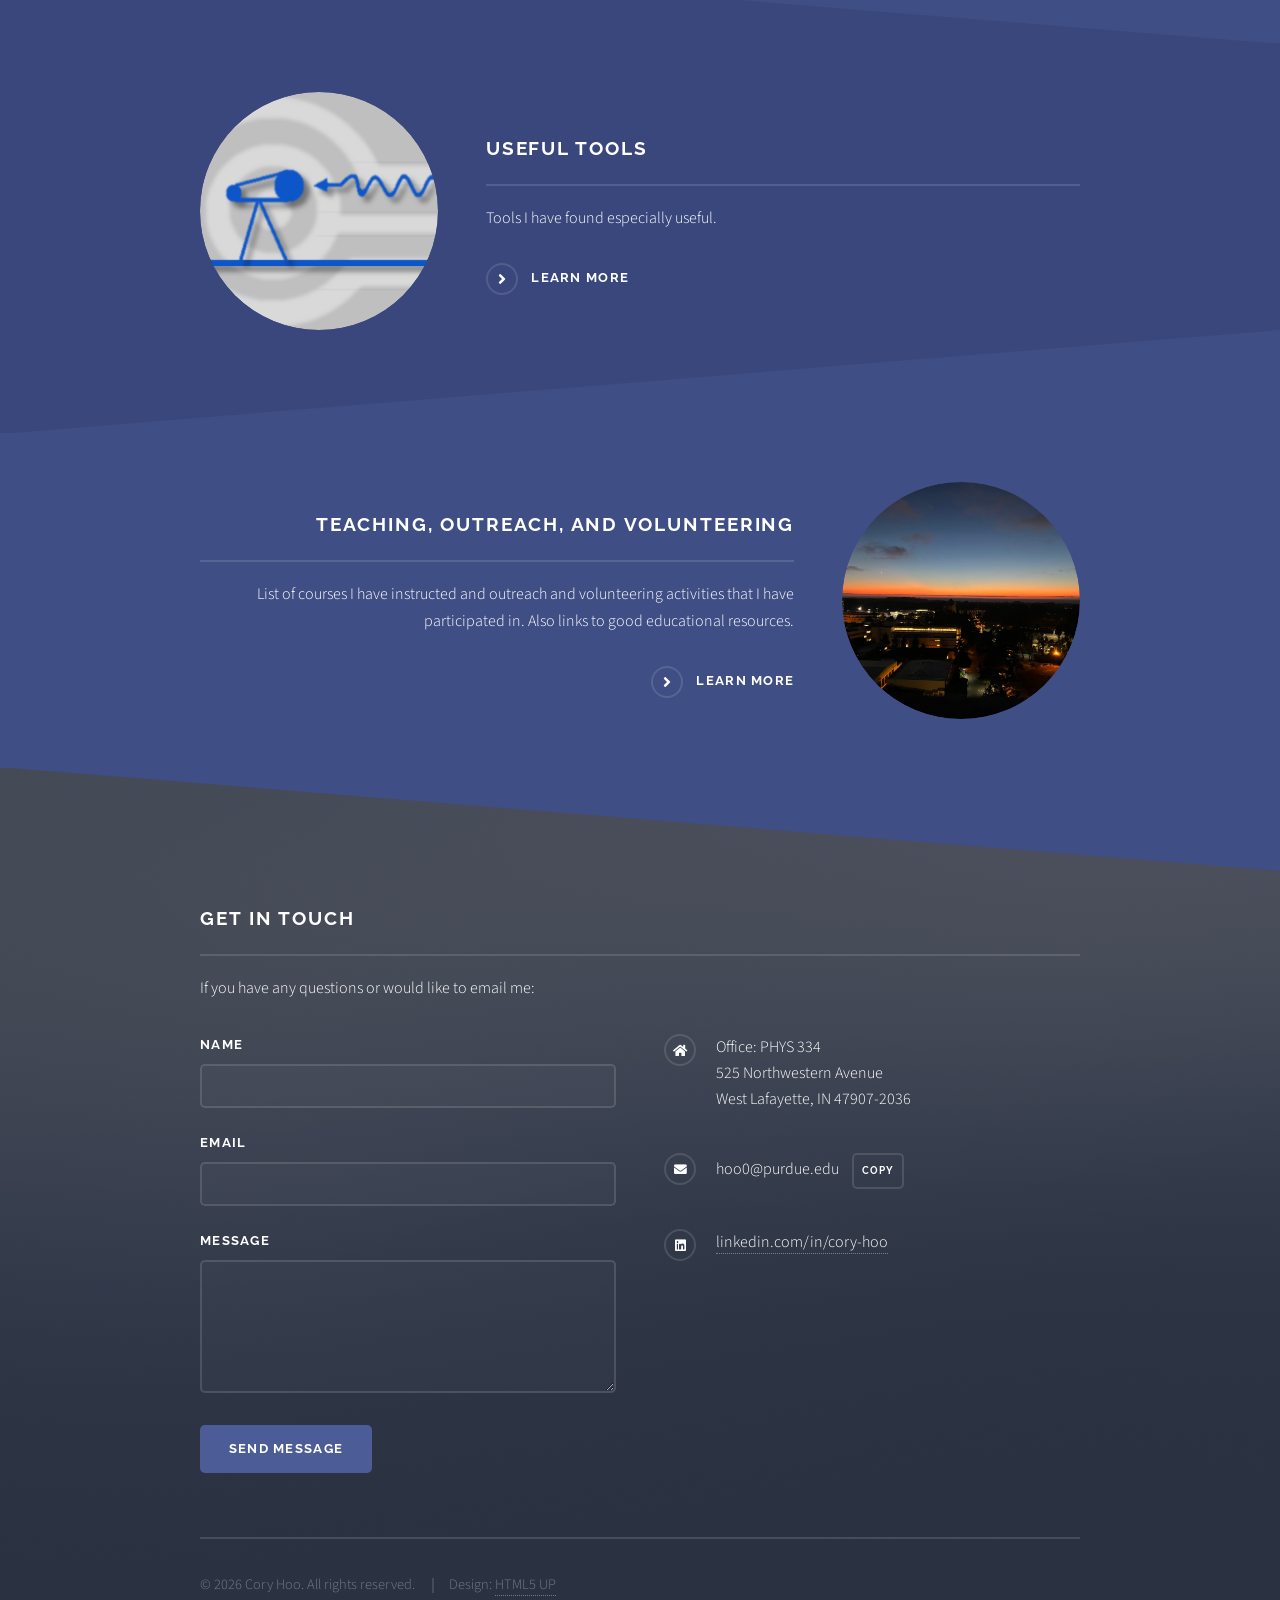
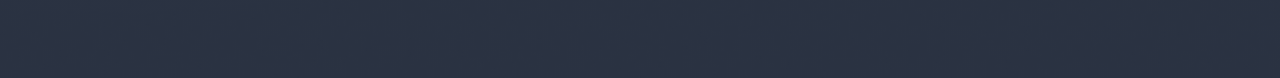
==== commit 146e3c5f: "Google verification" ====
--- a/index.html
+++ b/index.html
@@ -6,190 +6,199 @@
 	Modified by Cory Hoo
 -->
 <html>
-	<head>
-		<title>Cory Hoo | Astronomy |Astrophysics | Physics </title>
-		<meta charset="utf-8" />
-		<meta name="viewport" content="width=device-width, initial-scale=1, user-scalable=no" />
-		<link rel="stylesheet" href="assets/css/main.css" />
-		<noscript><link rel="stylesheet" href="assets/css/noscript.css" /></noscript>
-	<body class="is-preload">
-
-		<!-- Page Wrapper -->
-			<div id="page-wrapper">
-
-				<!-- Header -->
-					<header id="header" class="alt">
-						<h1><a href="index.html">Cory Hoo</a></h1>
-						<nav>
-							<a href="#menu">Menu</a>
-						</nav>
-					</header>
-
-				<!-- Menu -->
-					<nav id="menu">
-						<div class="inner">
-							<h2>Menu</h2>
-							<ul class="links">
-								<li><a href="index.html">Home</a></li>
-								<li><a href="biography.html">About Me</a></li>
-								<li><a href="research.html">Research</a></li>
-								<li><a href="publications.html">Publications and Talks</a></li>
-								<li><a href="teaching.html">Education and Outreach</a></li>
-								<li><a href="tools.html">Useful Tools</a></li>
-							</ul>
-							<a href="#" class="close">Close</a>
+
+<head>
+	<title>Cory Hoo | Astronomy | Astrophysics | Physics </title>
+	<meta charset="utf-8" />
+	<meta name="google-site-verification" content="zYlOuwpDDW0y6sODSZ4TSTdVt0yvlt4i9ZkpoyR1WBE" />
+	<meta name="viewport" content="width=device-width, initial-scale=1, user-scalable=no" />
+	<link rel="stylesheet" href="assets/css/main.css" />
+	<noscript>
+		<link rel="stylesheet" href="assets/css/noscript.css" />
+	</noscript>
+
+<body class="is-preload">
+
+	<!-- Page Wrapper -->
+	<div id="page-wrapper">
+
+		<!-- Header -->
+		<header id="header" class="alt">
+			<h1><a href="index.html">Cory Hoo</a></h1>
+			<nav>
+				<a href="#menu">Menu</a>
+			</nav>
+		</header>
+
+		<!-- Menu -->
+		<nav id="menu">
+			<div class="inner">
+				<h2>Menu</h2>
+				<ul class="links">
+					<li><a href="index.html">Home</a></li>
+					<li><a href="biography.html">About Me</a></li>
+					<li><a href="research.html">Research</a></li>
+					<li><a href="publications.html">Publications and Talks</a></li>
+					<li><a href="teaching.html">Education and Outreach</a></li>
+					<li><a href="tools.html">Useful Tools</a></li>
+				</ul>
+				<a href="#" class="close">Close</a>
+			</div>
+		</nav>
+
+		<!-- Banner -->
+		<section id="banner">
+			<div class="inner" style="display: flex; align-items: center; justify-content: space-between; gap: 20px;">
+				<div>
+					<h2>Cory Hoo</h2>
+					<p>Ph.D. Student at Purdue University</p>
+				</div>
+				<img src="images/profile_pic.jpeg" alt="Cory Hoo" style="width: 300px; border-radius: 200px;">
+			</div>
+		</section>
+
+		<!-- Wrapper -->
+		<section id="wrapper">
+
+			<!-- One -->
+			<section id="one" class="wrapper spotlight style1">
+				<div class="inner">
+					<a href="biography.html" class="image"><img src="images/bukhansan.jpeg" alt="" /></a>
+					<div class="content">
+						<h2 class="major">About Me</h2>
+						<p>My academic and professional experience</p>
+						<a href="biography.html" class="special">Learn more</a>
+					</div>
+				</div>
+			</section>
+
+			<!-- Two -->
+			<section id="two" class="wrapper alt spotlight style2">
+				<div class="inner">
+					<a href="research.html" class="image"><img src="images/Abell2390_CXO.jpg" alt="" /></a>
+					<div class="content">
+						<h2 class="major">Research Topics</h2>
+						<p>Research topics and personal research interests.</p>
+						<a href="research.html" class="special">Learn more</a>
+					</div>
+				</div>
+			</section>
+
+			<!-- Three -->
+			<section id="three" class="wrapper spotlight style3">
+				<div class="inner">
+					<a href="publications.html" class="image"><img src="images/ngc0101.jpg" alt=""
+							class="adjust-position" /></a>
+					<div class="content">
+						<h2 class="major">Publications and Talks</h2>
+						<p> List of publications and talks I have given
+						</p>
+						<a href="publications.html" class="special">Learn more</a>
+					</div>
+				</div>
+			</section>
+
+			<!-- Four -->
+			<section id="four" class="wrapper alt spotlight style4">
+				<div class="inner">
+					<a href="tools.html" class="image"><img src="images/phosim.png" alt="" /></a>
+					<div class="content">
+						<h2 class="major">Useful Tools</h2>
+						<p>Tools I have found especially useful.</p>
+						<a href="tools.html" class="special">Learn more</a>
+					</div>
+				</div>
+			</section>
+
+			<!-- Five -->
+			<section id="three" class="wrapper spotlight style3">
+				<div class="inner">
+					<a href="teaching.html" class="image"><img src="images/sfsu_rooftop.jpeg" alt="" /></a>
+					<div class="content">
+						<h2 class="major">Teaching, Outreach, and Volunteering</h2>
+						<p>List of courses I have instructed and outreach and volunteering activities that I have
+							participated in. Also
+							links to good educational resources.
+						</p>
+						<a href="teaching.html" class="special">Learn more</a>
+					</div>
+				</div>
+			</section>
+
+			<!-- Footer -->
+			<section id="footer">
+				<div class="inner">
+					<h2 class="major">Get in touch</h2>
+					<p>If you have any questions or would like to email me:</p>
+
+					<form action="https://formspree.io/f/xwvbvrnz" method="POST">
+
+						<div class="fields">
+							<div class="field">
+								<label for="name">Name</label>
+								<input type="text" name="name" id="name" required />
+							</div>
+							<div class="field">
+								<label for="email">Email</label>
+								<input type="email" name="_replyto" id="email" required />
+							</div>
+							<div class="field">
+								<label for="message">Message</label>
+								<textarea name="message" id="message" rows="4" required></textarea>
+							</div>
 						</div>
-					</nav>
-
-				<!-- Banner -->
-				<section id="banner">
-					<div class="inner" style="display: flex; align-items: center; justify-content: space-between; gap: 20px;">
-						<div>
-							<h2>Cory Hoo</h2>
-							<p>Ph.D. Student at Purdue University</p>
-						</div>
-						<img src="images/profile_pic.jpeg" alt="Cory Hoo" style="width: 300px; border-radius: 200px;">
-					</div>
-				</section>
-
-				<!-- Wrapper -->
-					<section id="wrapper">
-
-						<!-- One -->
-							<section id="one" class="wrapper spotlight style1">
-								<div class="inner">
-									<a href="biography.html" class="image"><img src="images/bukhansan.jpeg" alt="" /></a>
-									<div class="content">
-										<h2 class="major">About Me</h2>
-										<p>My academic and professional experience</p>
-										<a href="biography.html" class="special">Learn more</a>
-									</div>
-								</div>
-							</section>
-
-						<!-- Two -->
-							<section id="two" class="wrapper alt spotlight style2">
-								<div class="inner">
-									<a href="research.html" class="image"><img src="images/Abell2390_CXO.jpg" alt="" /></a>
-									<div class="content">
-										<h2 class="major">Research Topics</h2>
-										<p>Research topics and personal research interests.</p>
-										<a href="research.html" class="special">Learn more</a>
-									</div>
-								</div>
-							</section>
-
-						<!-- Three -->
-							<section id="three" class="wrapper spotlight style3">
-								<div class="inner">
-									<a href="publications.html" class="image"><img src="images/ngc0101.jpg" alt="" class="adjust-position"/></a>
-									<div class="content">
-										<h2 class="major">Publications and Talks</h2>
-										<p> List of publications and talks I have given
-										</p>
-										<a href="publications.html" class="special">Learn more</a>
-									</div>
-								</div>
-							</section>
-
-						<!-- Four -->
-						<section id="four" class="wrapper alt spotlight style4">
-							<div class="inner">
-								<a href="tools.html" class="image"><img src="images/phosim.png" alt="" /></a>
-								<div class="content">
-									<h2 class="major">Useful Tools</h2>
-									<p>Tools I have found especially useful.</p>
-									<a href="tools.html" class="special">Learn more</a>
-								</div>
-							</div>
-						</section>
-
-						<!-- Five -->
-							<section id="three" class="wrapper spotlight style3">
-								<div class="inner">
-									<a href="teaching.html" class="image"><img src="images/sfsu_rooftop.jpeg" alt="" /></a>
-									<div class="content">
-										<h2 class="major">Teaching, Outreach, and Volunteering</h2>
-										<p>List of courses I have instructed and outreach and volunteering activities that I have participated in. Also 
-											links to good educational resources.
-										</p>
-										<a href="teaching.html" class="special">Learn more</a>
-									</div>
-								</div>
-							</section>
-
-				<!-- Footer -->
-					<section id="footer">
-						<div class="inner">
-							<h2 class="major">Get in touch</h2>
-							<p>If you have any questions or would like to email me:</p>
-							
-							<form action="https://formspree.io/f/xwvbvrnz" method="POST">
-								
-								<div class="fields">
-									<div class="field">
-										<label for="name">Name</label>
-										<input type="text" name="name" id="name" required />
-									</div>
-									<div class="field">
-										<label for="email">Email</label>
-										<input type="email" name="_replyto" id="email" required />
-									</div>
-									<div class="field">
-										<label for="message">Message</label>
-										<textarea name="message" id="message" rows="4" required></textarea>
-									</div>
-								</div>
-
-								<input type="hidden" name="_next" value="https://coryhoo.github.io/thankyou.html" />
-
-								<ul class="actions">
-									<li><input type="submit" value="Send Message" class="primary" /></li>
-								</ul>
-							</form>
-
-							<ul class="contact">
-								<li class="icon solid fa-home">
-									Office: PHYS 334 <br />
-									525 Northwestern Avenue <br />
-									West Lafayette, IN 47907-2036
-								</li>
-								<li class="icon solid fa-envelope">
-									<span id="myEmail">hoo0@purdue.edu</span>
-									<button onclick="copyEmail()" style="margin-left: 10px; padding: 0px 10px; font-size: 0.6em; cursor: pointer;">Copy</button>
-								</li>
-								<li class="icon brands fa-linkedin">
-									<a href="https://www.linkedin.com/in/cory-hoo/">linkedin.com/in/cory-hoo</a>
-								</li>
-							</ul>
-							<ul class="copyright">
-								<li>&copy; 2026 Cory Hoo. All rights reserved.</li>
-								<li>Design: <a href="http://html5up.net">HTML5 UP</a></li>
-							</ul>
-						</div>
-					</section>
-
-			</div>
-
-		<!-- Scripts -->
-			<script src="assets/js/jquery.min.js"></script>
-			<script src="assets/js/jquery.scrollex.min.js"></script>
-			<script src="assets/js/browser.min.js"></script>
-			<script src="assets/js/breakpoints.min.js"></script>
-			<script src="assets/js/util.js"></script>
-			<script src="assets/js/main.js"></script>
-			<script>
-				function copyEmail() {
-					// Get the text from the span
-					var emailText = document.getElementById("myEmail").innerText;
-					
-					// Copy it to the clipboard
-					navigator.clipboard.writeText(emailText).then(function() {
-						// Optional: Alert the user it worked
-						alert("Email copied to clipboard!");
-					});
-				}
-			</script>
-
-	</body>
+
+						<input type="hidden" name="_next" value="https://coryhoo.github.io/thankyou.html" />
+
+						<ul class="actions">
+							<li><input type="submit" value="Send Message" class="primary" /></li>
+						</ul>
+					</form>
+
+					<ul class="contact">
+						<li class="icon solid fa-home">
+							Office: PHYS 334 <br />
+							525 Northwestern Avenue <br />
+							West Lafayette, IN 47907-2036
+						</li>
+						<li class="icon solid fa-envelope">
+							<span id="myEmail">hoo0@purdue.edu</span>
+							<button onclick="copyEmail()"
+								style="margin-left: 10px; padding: 0px 10px; font-size: 0.6em; cursor: pointer;">Copy</button>
+						</li>
+						<li class="icon brands fa-linkedin">
+							<a href="https://www.linkedin.com/in/cory-hoo/">linkedin.com/in/cory-hoo</a>
+						</li>
+					</ul>
+					<ul class="copyright">
+						<li>&copy; 2026 Cory Hoo. All rights reserved.</li>
+						<li>Design: <a href="http://html5up.net">HTML5 UP</a></li>
+					</ul>
+				</div>
+			</section>
+
+	</div>
+
+	<!-- Scripts -->
+	<script src="assets/js/jquery.min.js"></script>
+	<script src="assets/js/jquery.scrollex.min.js"></script>
+	<script src="assets/js/browser.min.js"></script>
+	<script src="assets/js/breakpoints.min.js"></script>
+	<script src="assets/js/util.js"></script>
+	<script src="assets/js/main.js"></script>
+	<script>
+		function copyEmail() {
+			// Get the text from the span
+			var emailText = document.getElementById("myEmail").innerText;
+
+			// Copy it to the clipboard
+			navigator.clipboard.writeText(emailText).then(function () {
+				// Optional: Alert the user it worked
+				alert("Email copied to clipboard!");
+			});
+		}
+	</script>
+
+</body>
+
 </html>
--- a/assets/css/main.css
+++ b/assets/css/main.css
@@ -3808,6 +3808,8 @@
 				.wrapper.spotlight .image img {
 					border-radius: 100%;
 					width: 100%;
+					height: 100%;
+					object-fit: cover;
 				}
 
 			.wrapper.spotlight .content {
